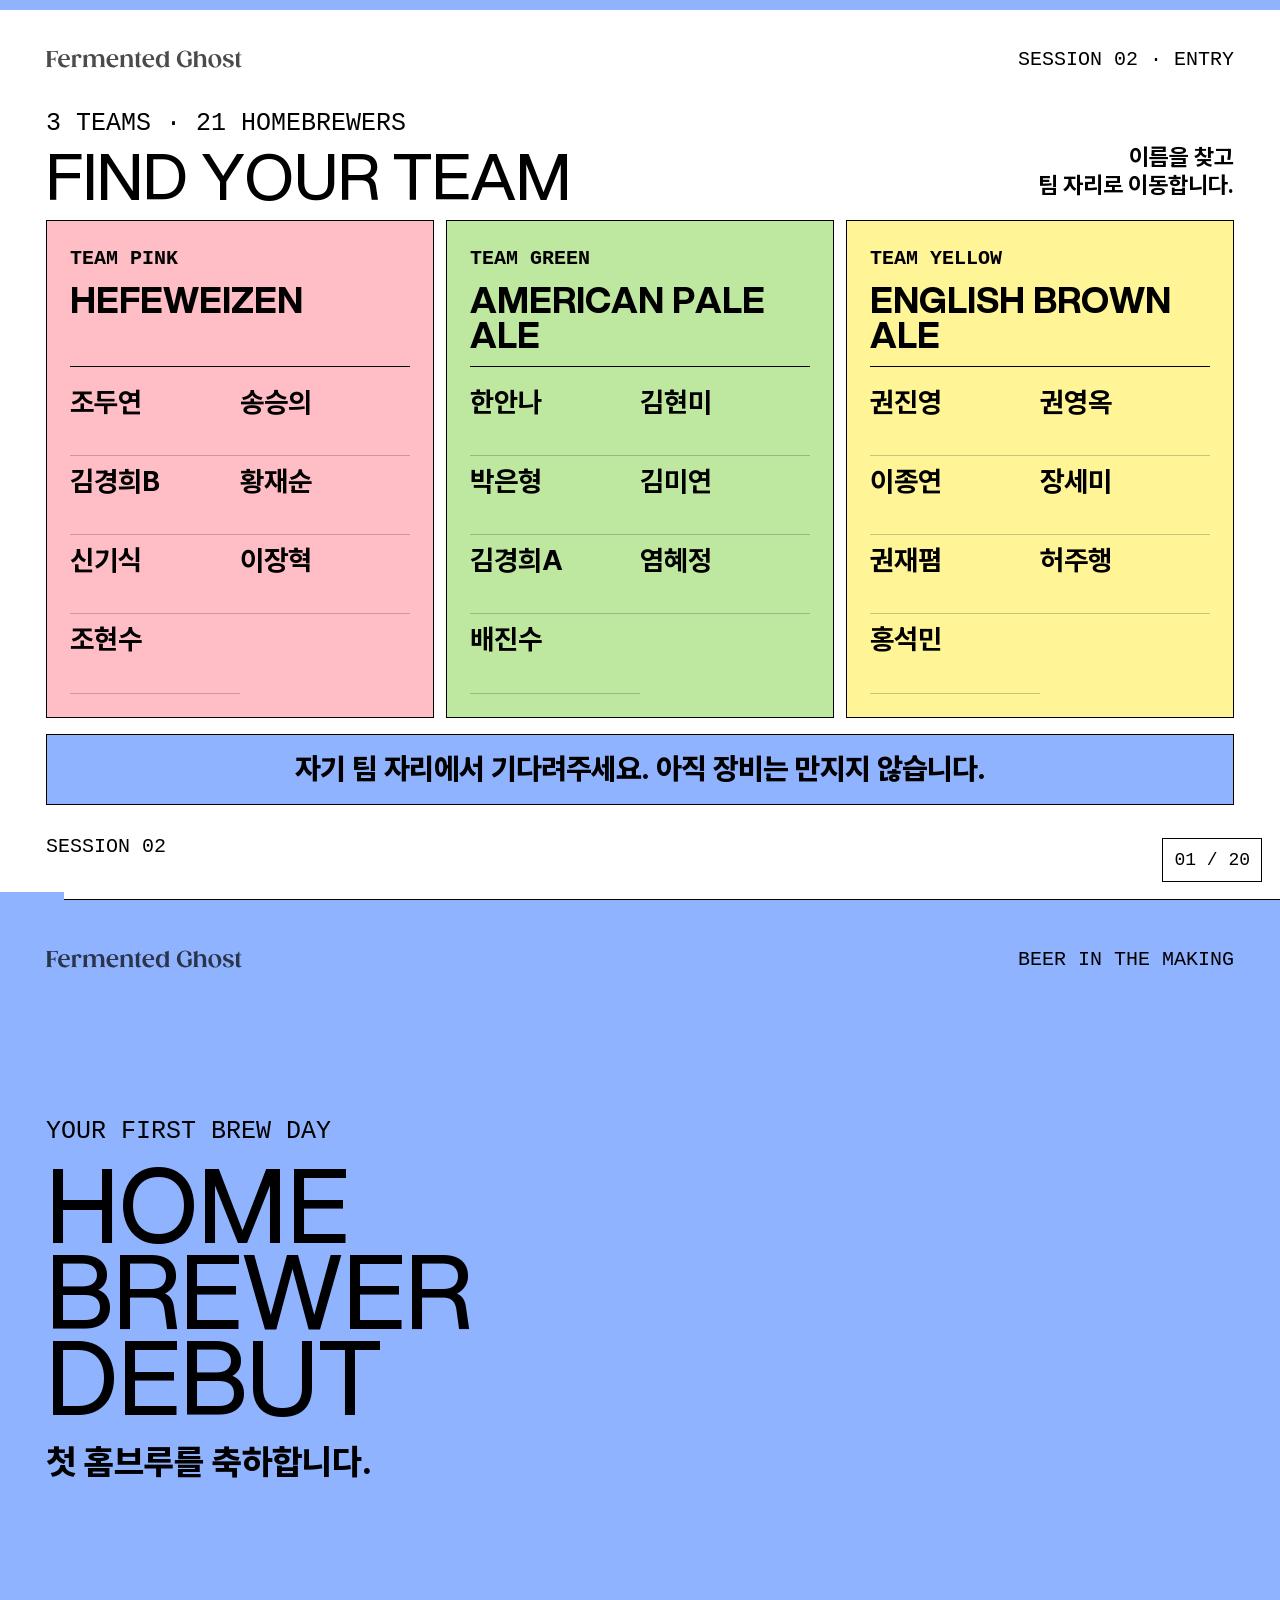
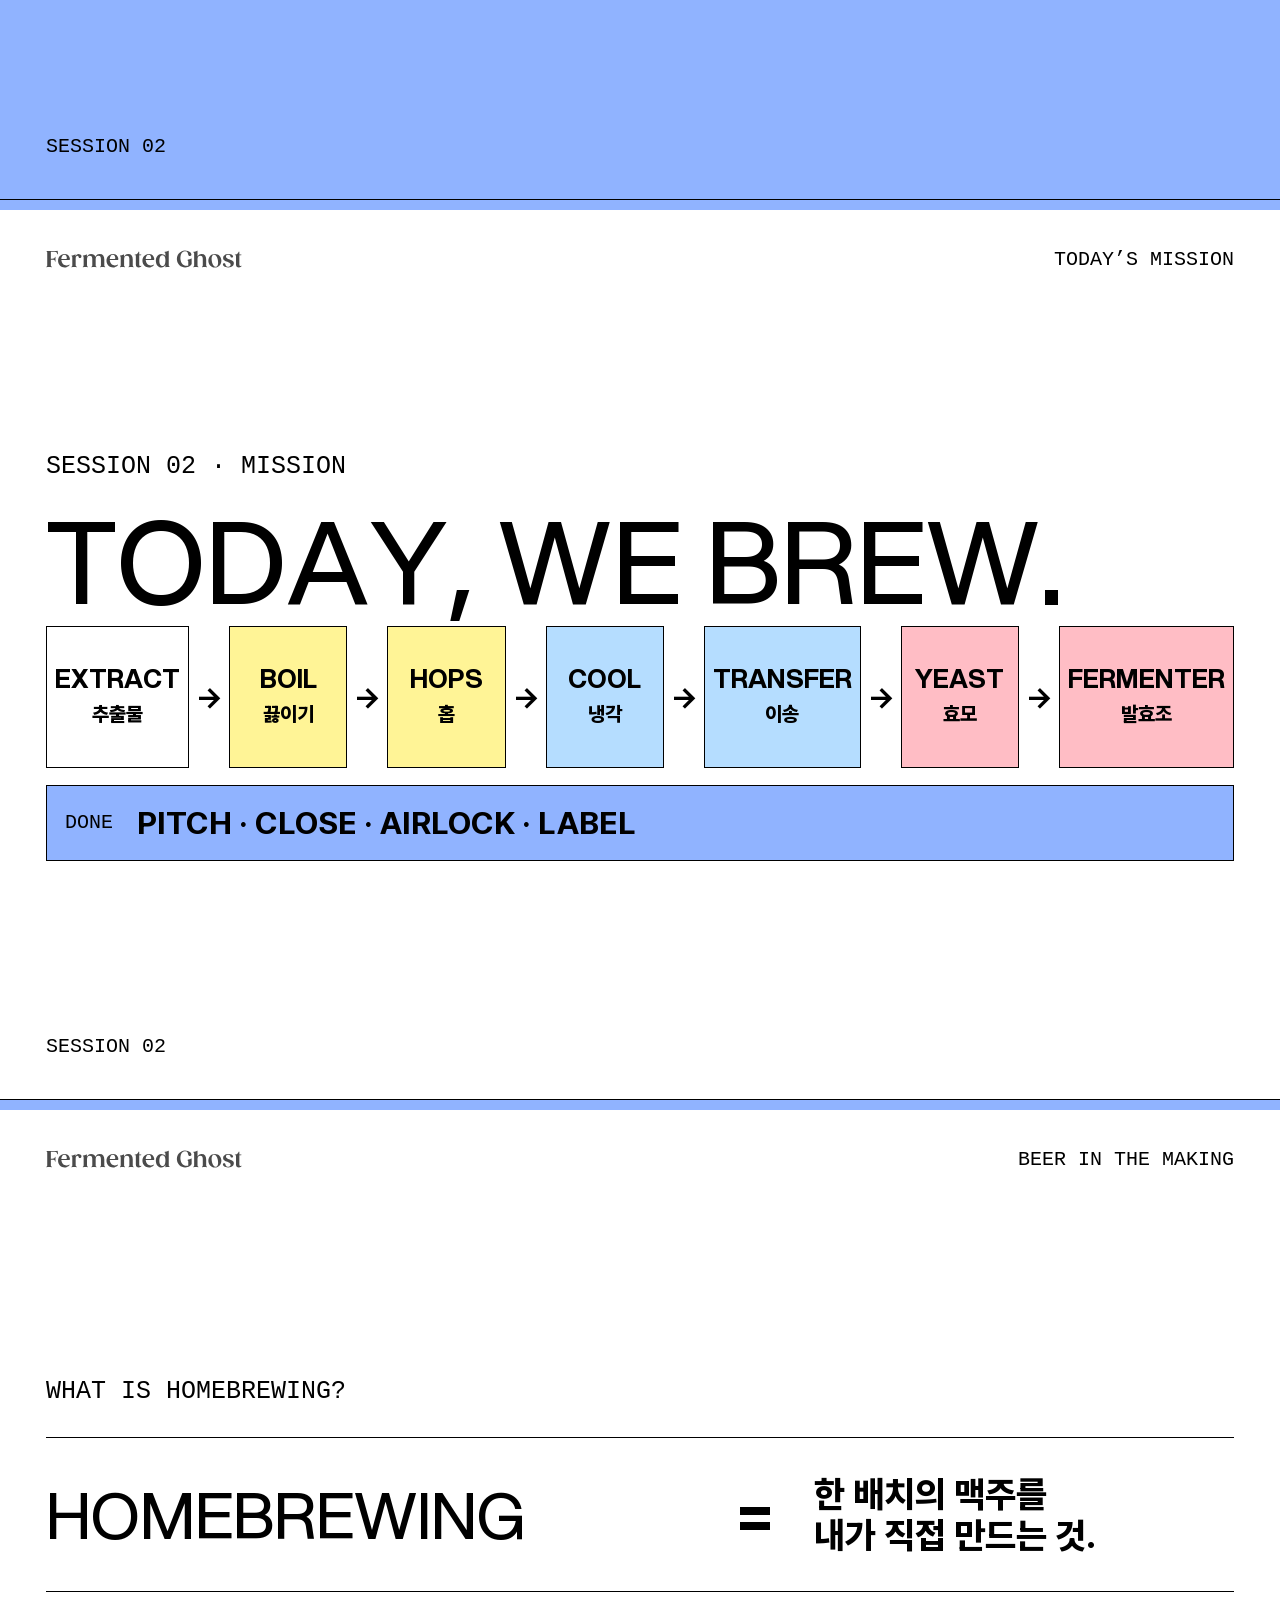
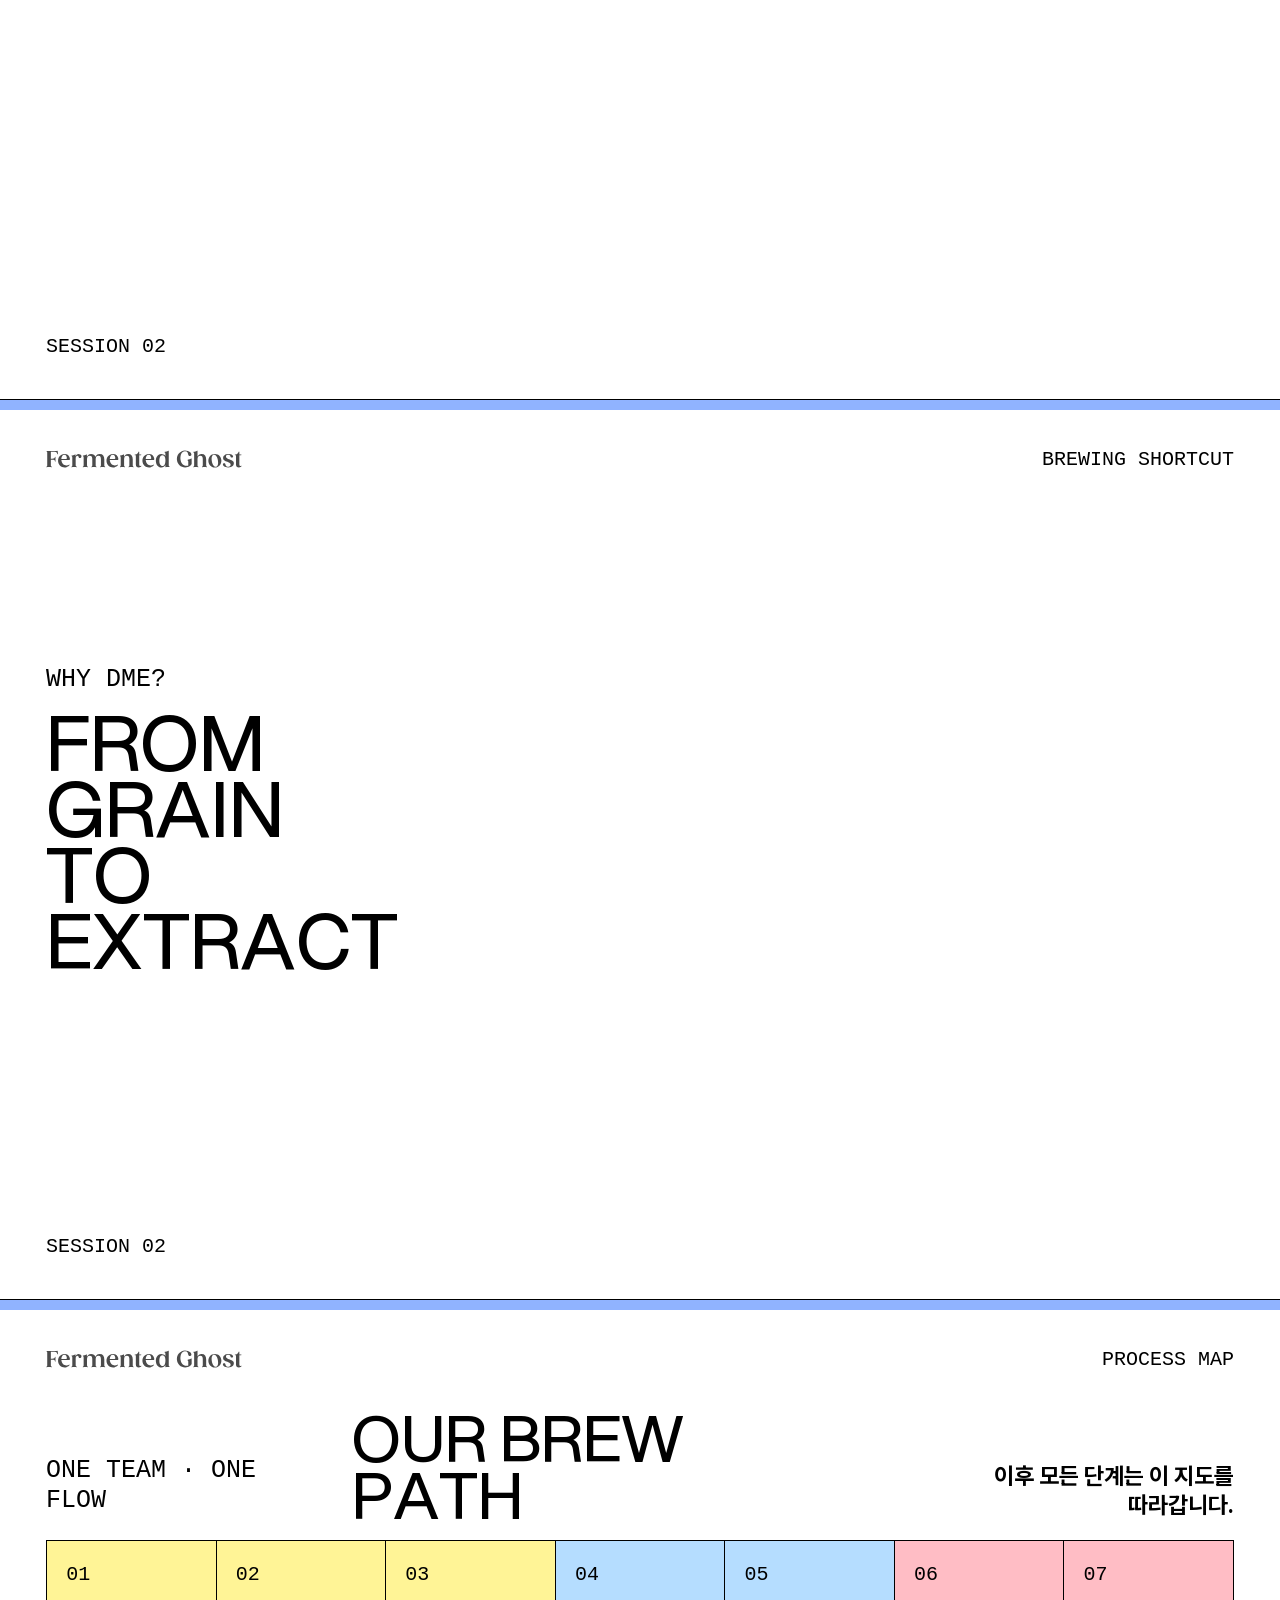
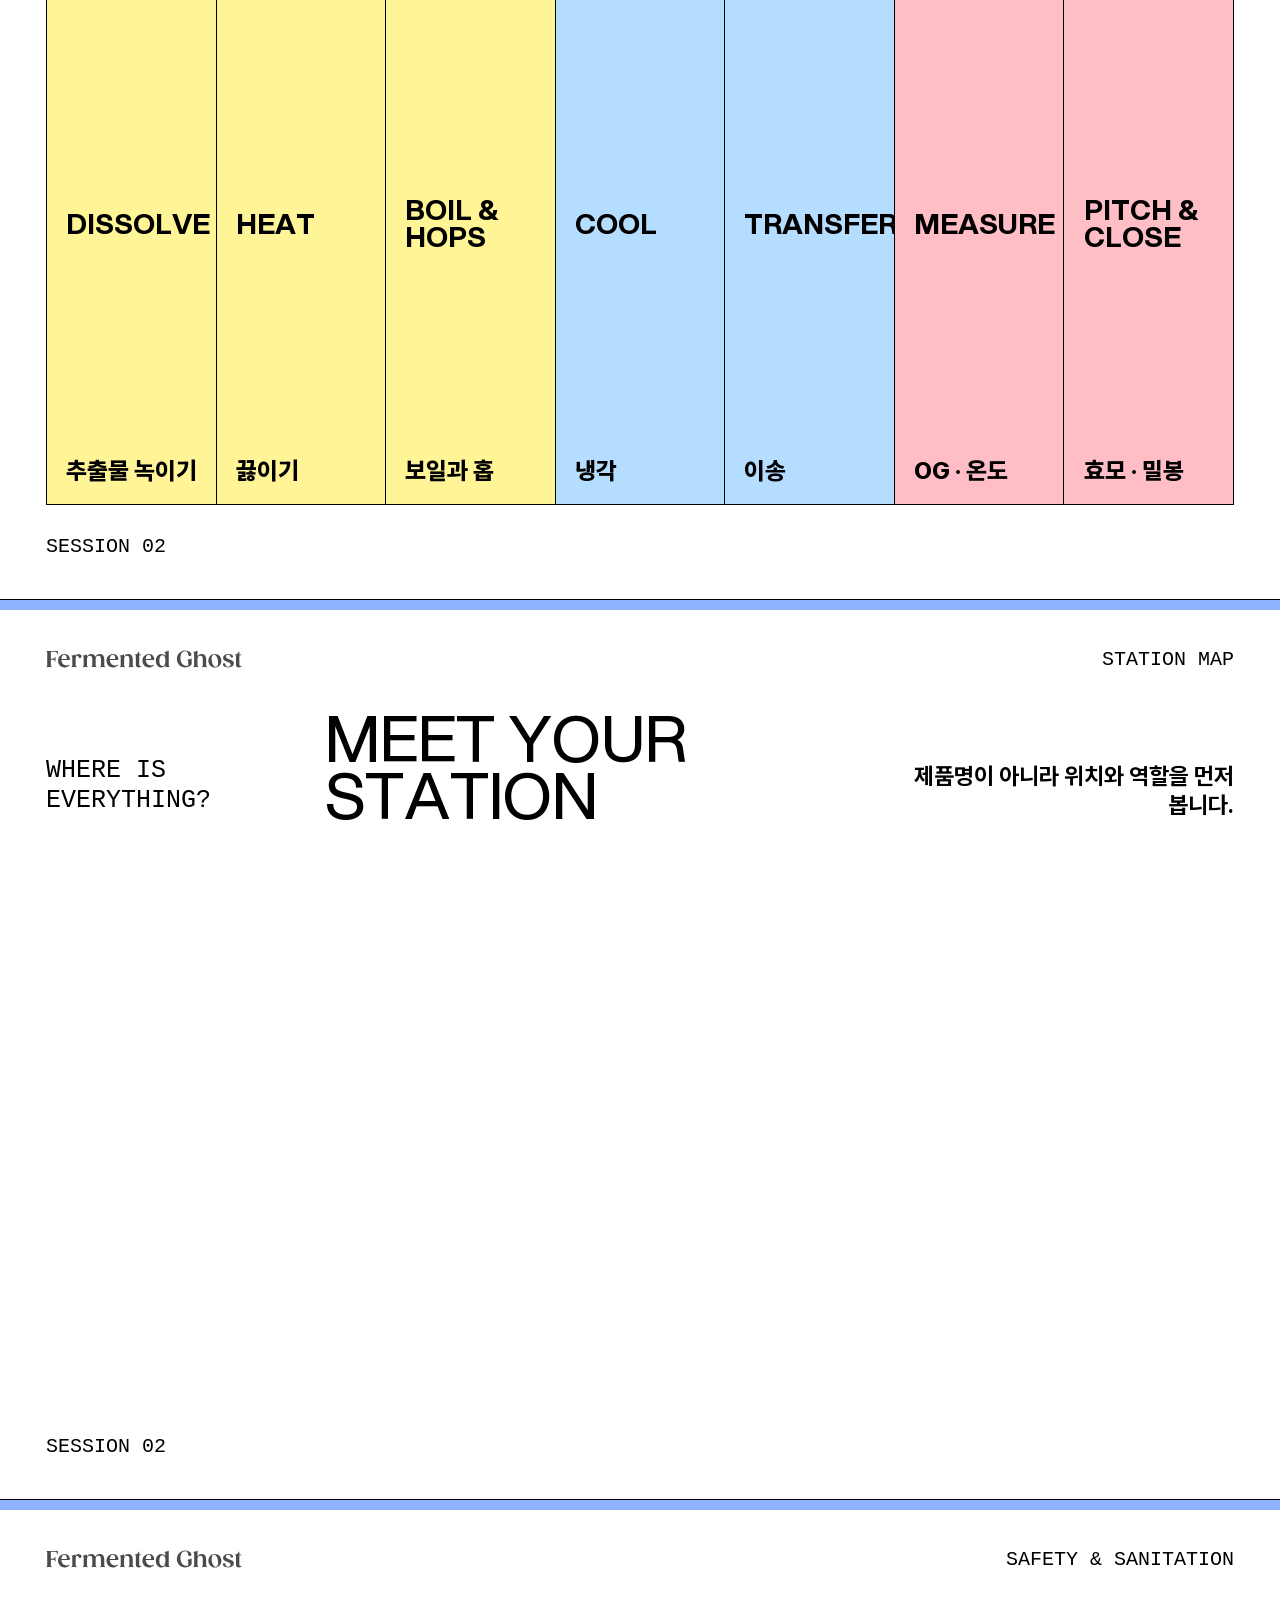
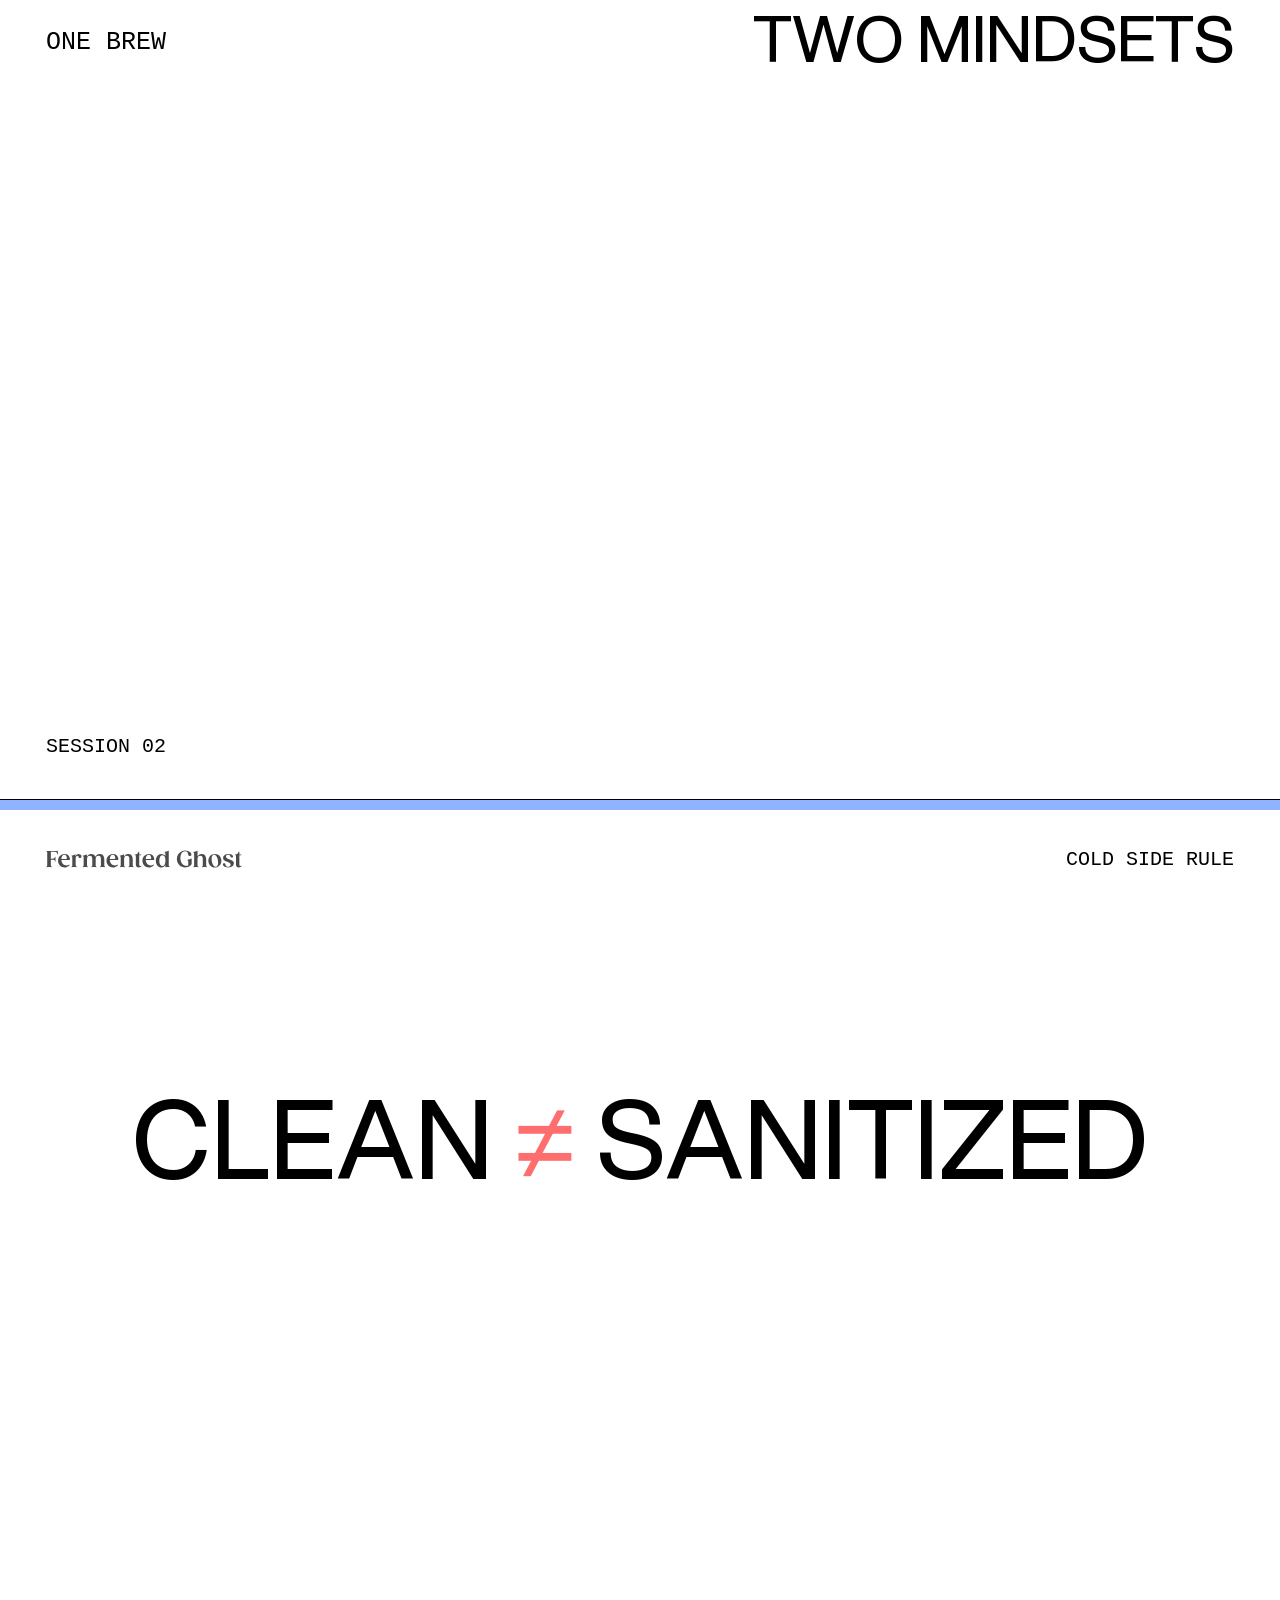
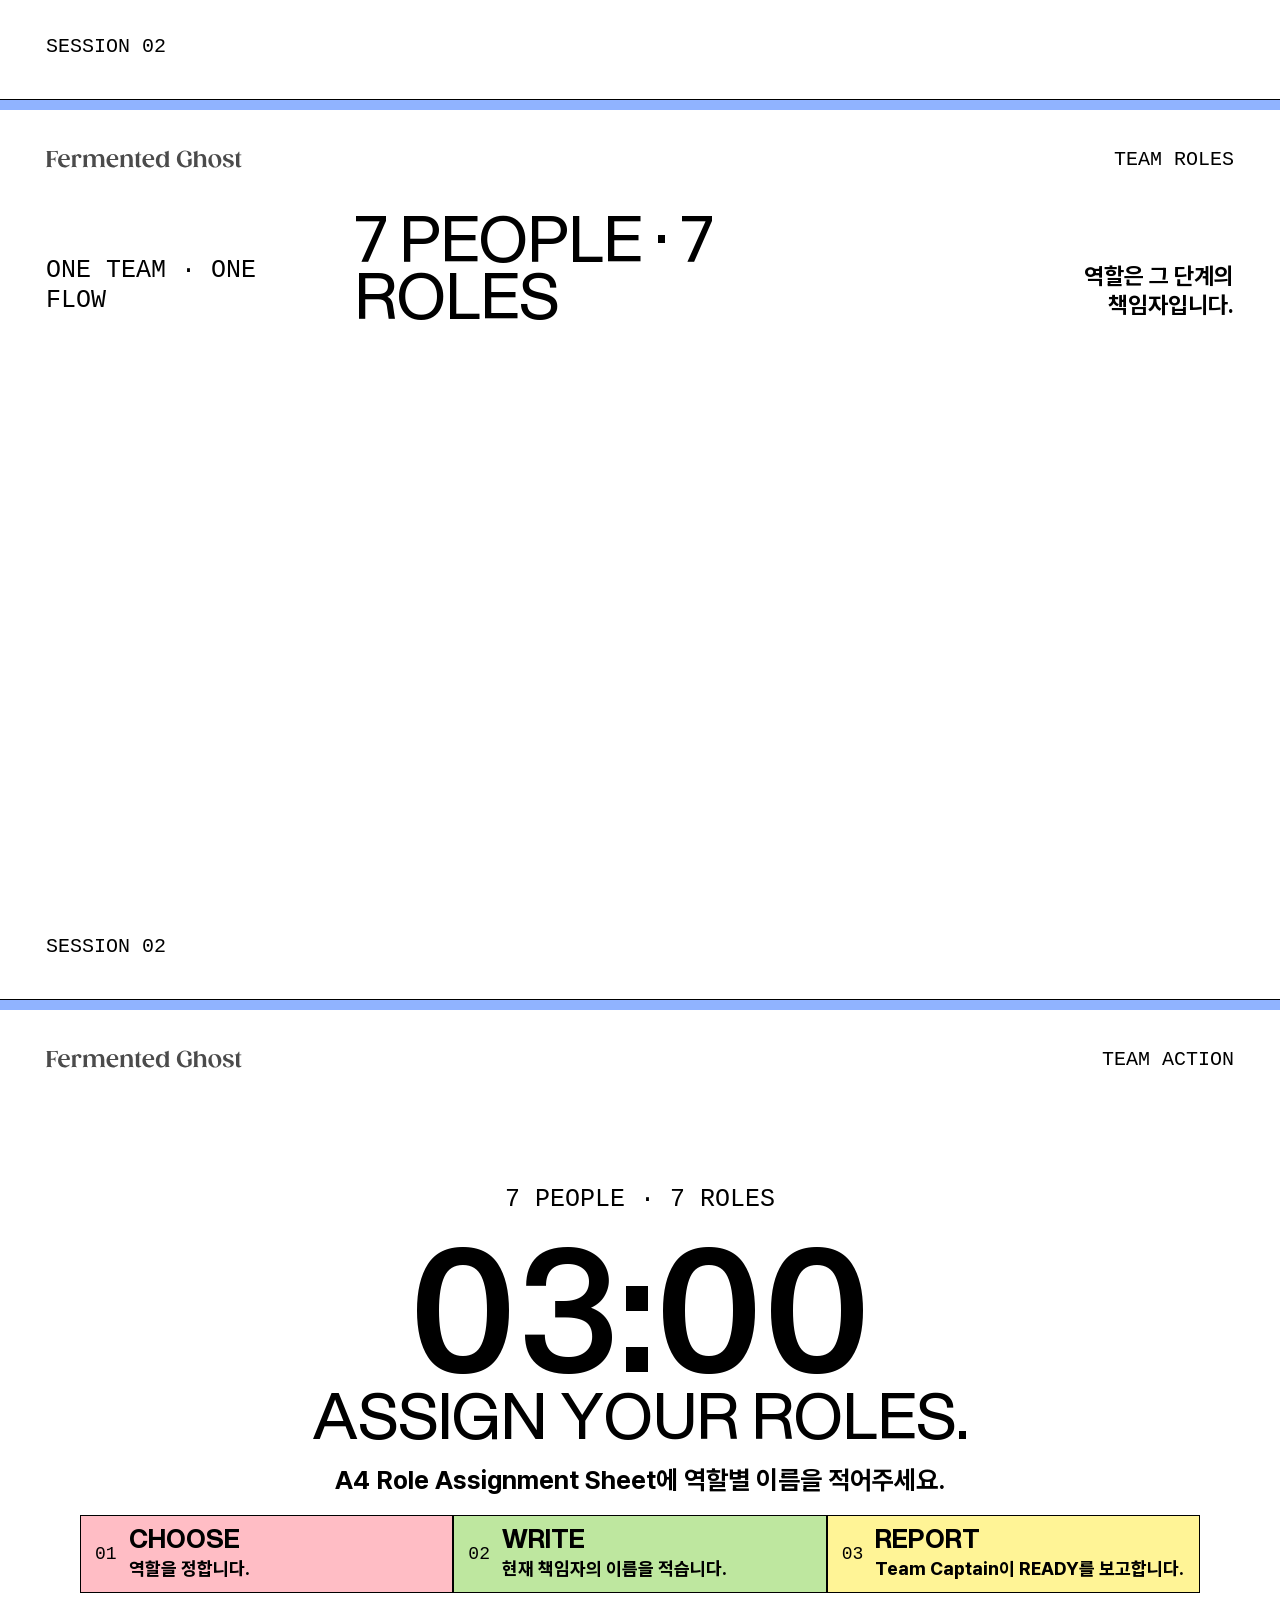
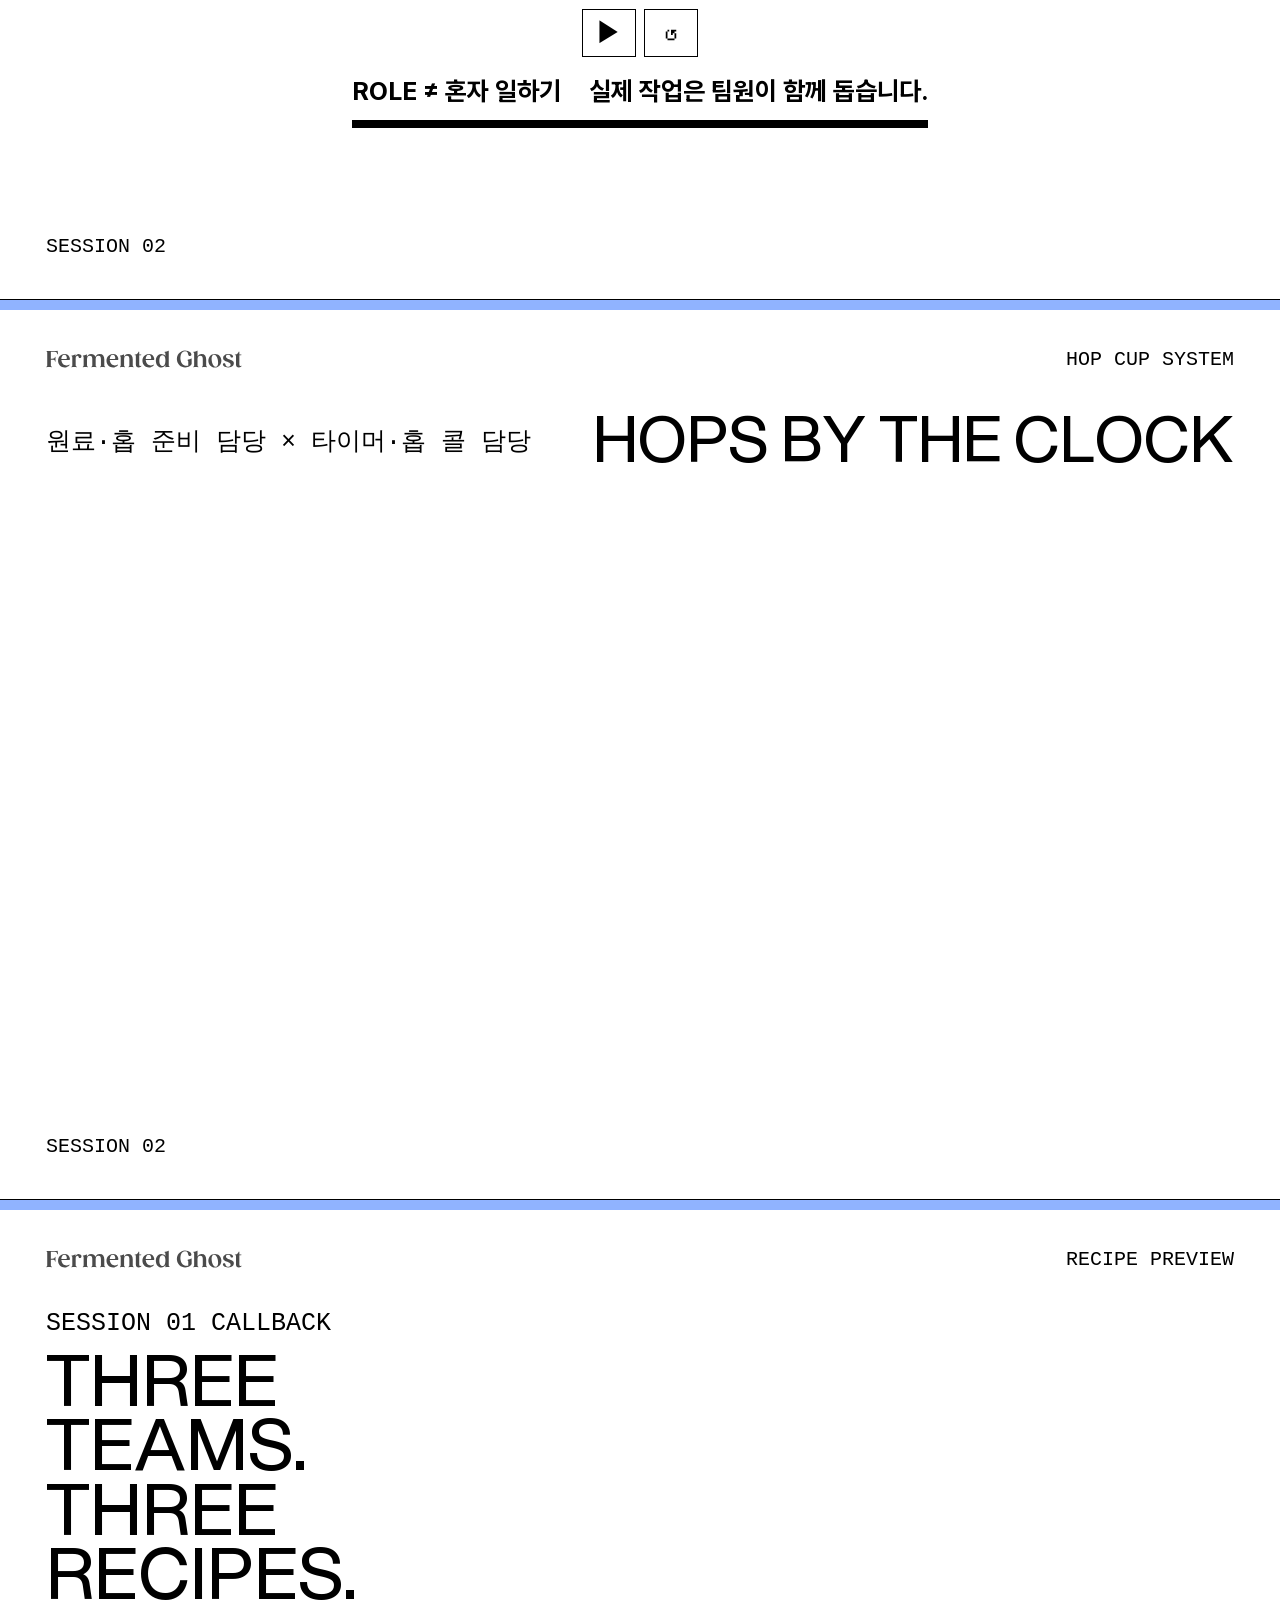
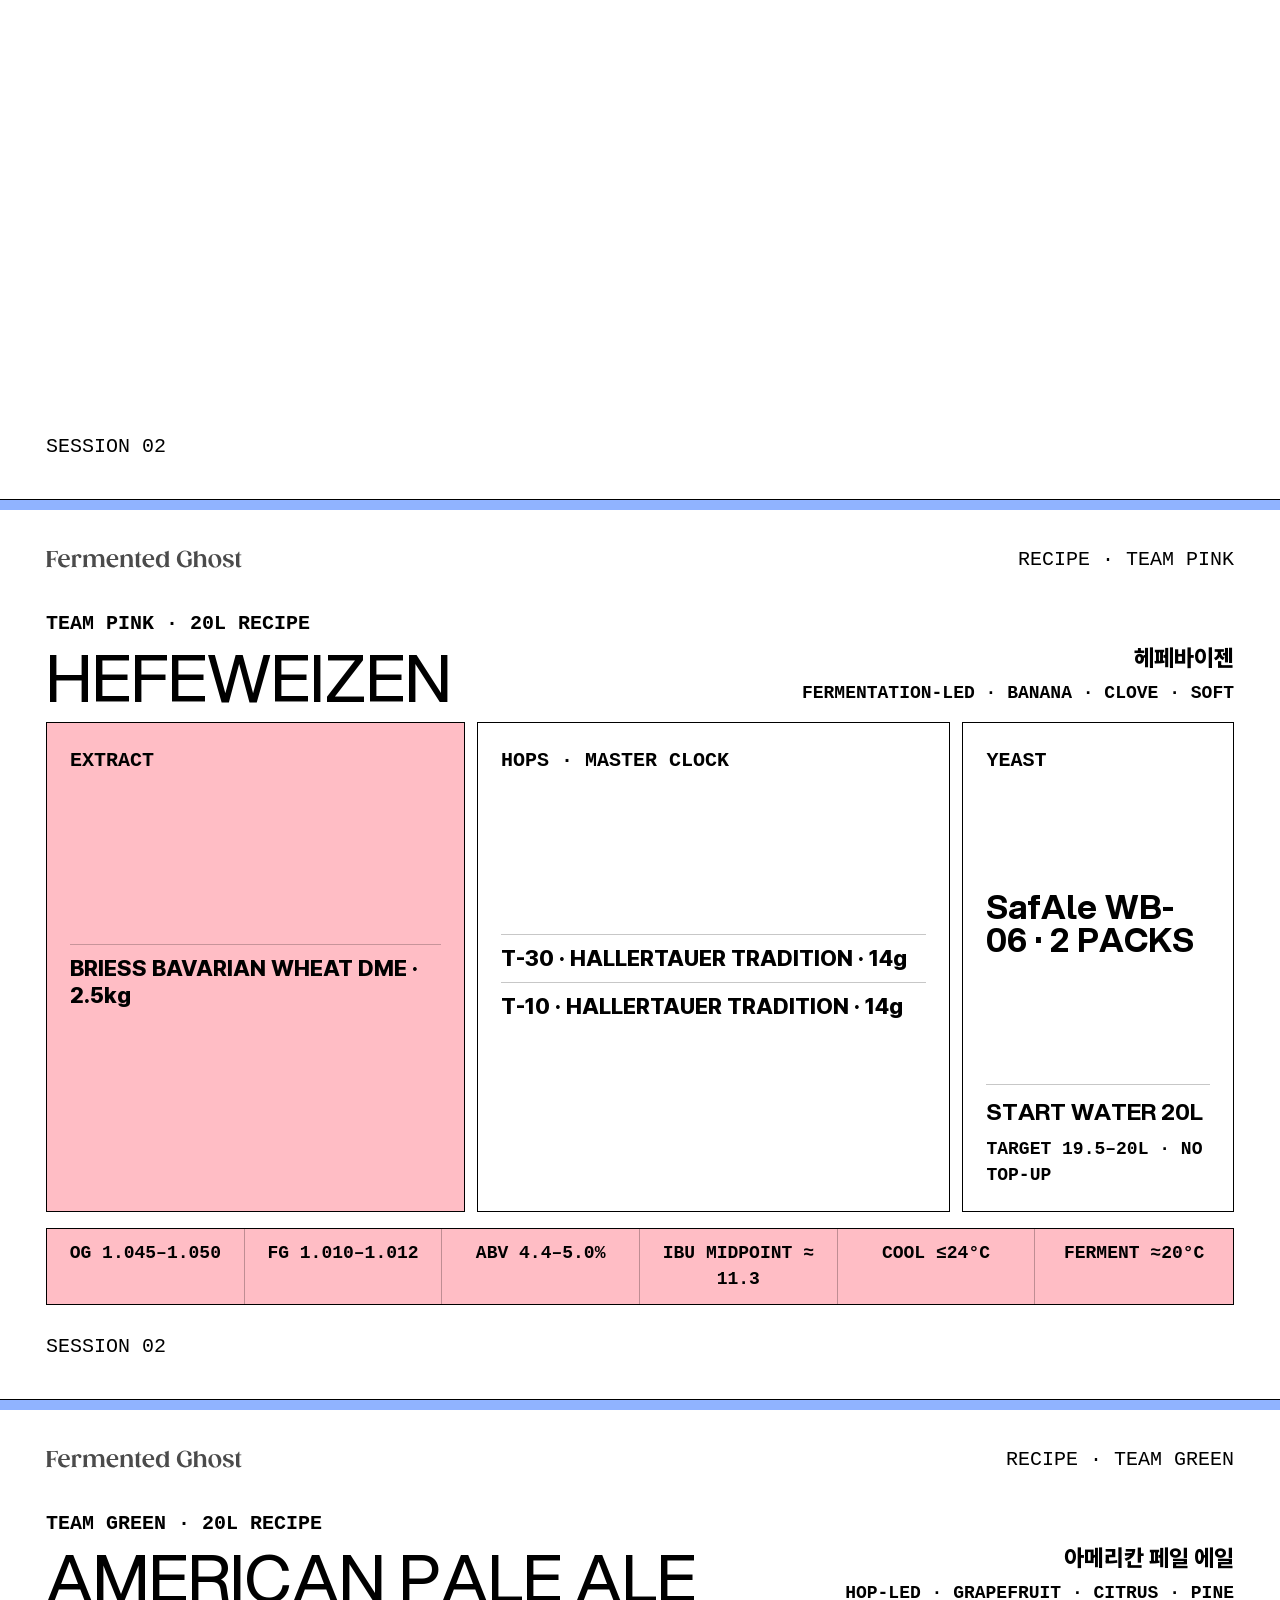
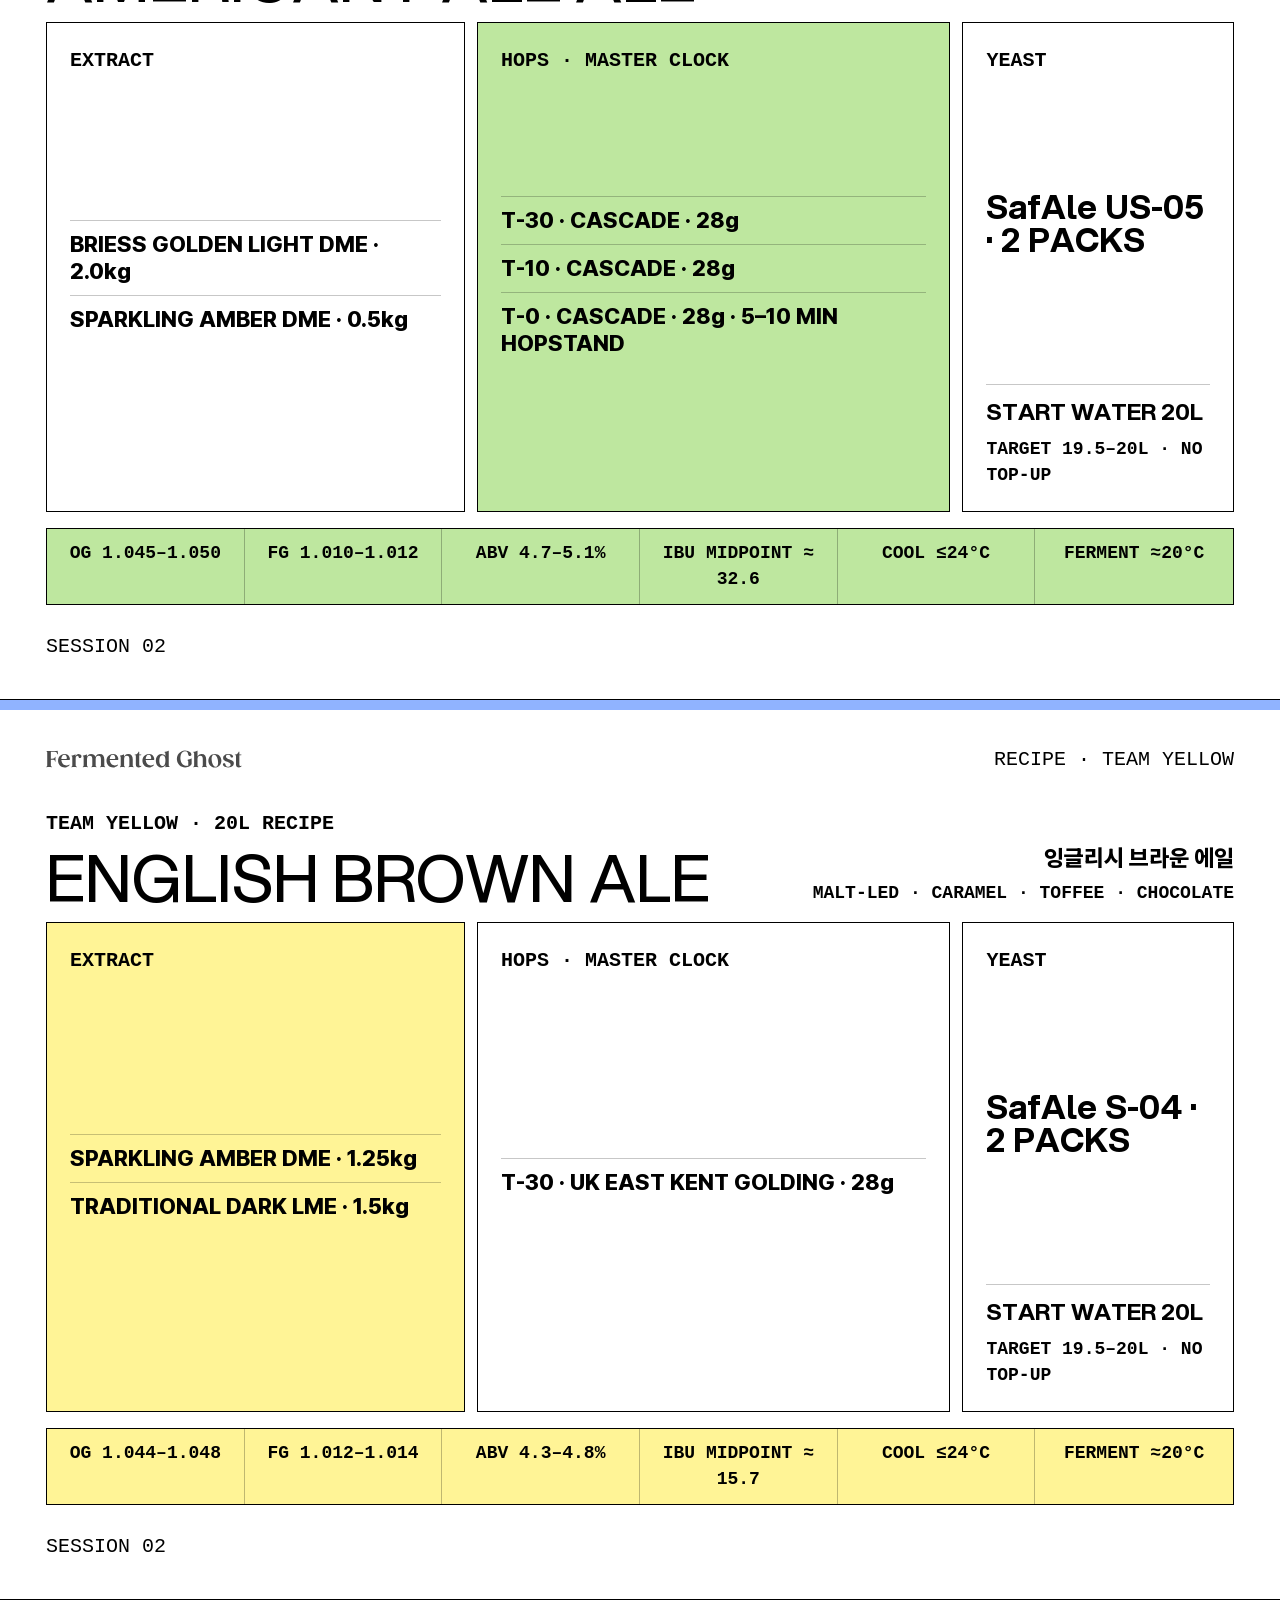
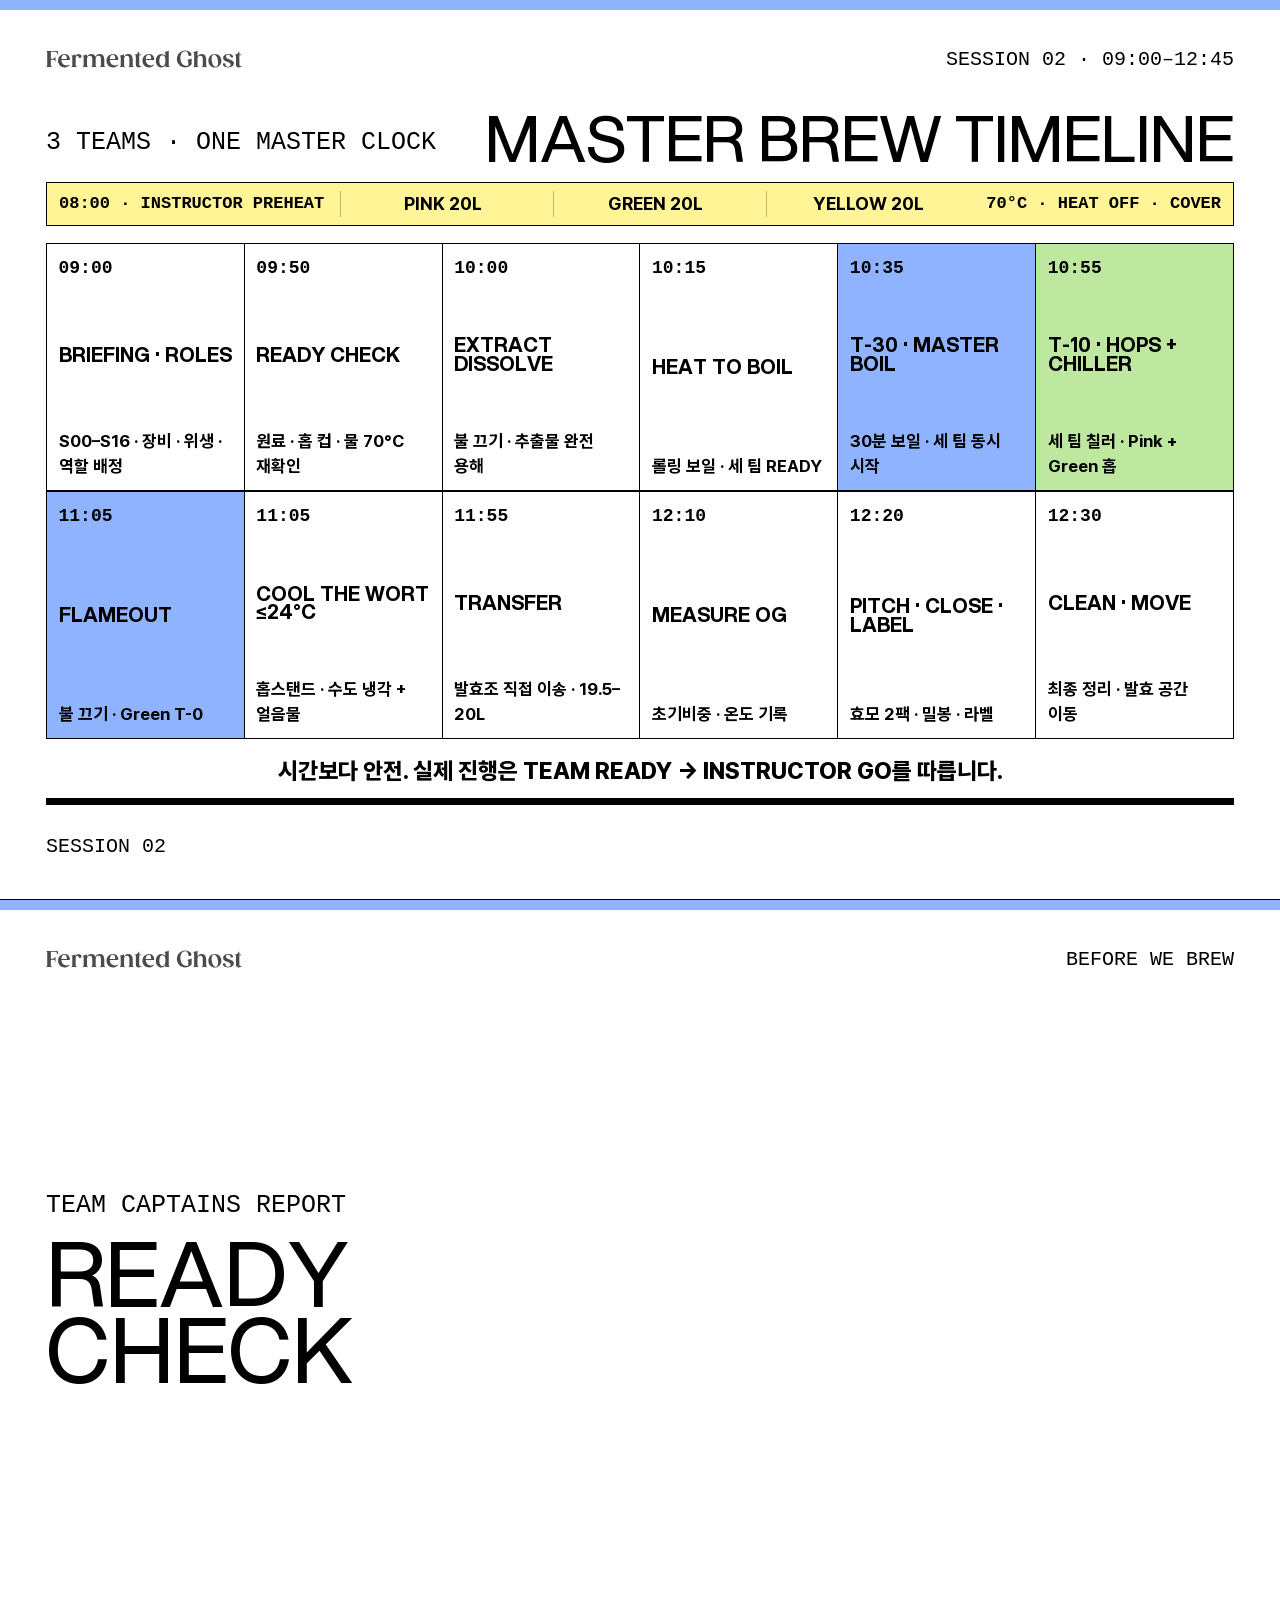
==== polytech-02/index.html @ 886aab35 "Publish Polytech Session 02 slides" ====
<!doctype html>
<html lang="ko">
  <head>
    <meta charset="utf-8">
    <meta name="viewport" content="width=device-width, initial-scale=1">
    <title>Session 02 Beer in the Making</title>
    <link rel="icon" href="data:,">
    <link rel="stylesheet" href="../polytech-assets/slides.css?v=20260823-47">
    <link rel="stylesheet" href="./session-02.css?v=20260829-16">
  </head>
  <body style="--slide-accent: var(--culture-bacteria-blue); --slide-soft: var(--culture-pale-lab-blue);">
    <main class="deck-shell session-02-deck">
      <section class="slide s2-team-roster-slide" id="S00">
        <header class="slide-header"><span class="slide-brand">Fermented Ghost</span><span>Session 02 · Entry</span></header>
        <div class="slide-body s2-team-roster-layout">
          <div class="s2-heading-row"><div><p class="eyebrow">3 TEAMS · 21 HOMEBREWERS</p><h1 class="type-display">FIND YOUR TEAM</h1></div><p>이름을 찾고<br>팀 자리로 이동합니다.</p></div>
          <div class="s2-team-roster" data-team-roster></div>
          <p class="s2-holding-instruction">자기 팀 자리에서 기다려주세요. 아직 장비는 만지지 않습니다.</p>
        </div>
        <footer class="slide-footer"><span>Session 02</span></footer>
      </section>

      <section class="slide s2-debut-slide" id="S01" data-sequence-reveal data-reveal-count="3">
        <header class="slide-header"><span class="slide-brand">Fermented Ghost</span><span>Beer in the Making</span></header>
        <div class="slide-body s2-debut-layout">
          <div class="story-reveal" data-reveal-step="0"><p class="eyebrow">YOUR FIRST BREW DAY</p><h1 class="type-display">HOME BREWER<br>DEBUT</h1><p class="s2-debut-korean">첫 홈브루를 축하합니다.</p></div>
          <div class="s2-debut-count story-reveal" data-reveal-step="1"><strong>3</strong><span>TEAMS</span><strong>21</strong><span>HOMEBREWERS</span><strong>3</strong><span>BATCHES</span></div>
          <p class="s2-debut-body story-reveal" data-reveal-step="2">오늘 처음으로 한 배치의 맥주를 직접 만들고,<br>발효를 시작합니다.</p>
          <p class="s2-debut-memory story-reveal" data-reveal-step="3">즐겁게. 집중해서. 안전하게. 끝까지.</p>
        </div>
        <footer class="slide-footer"><span>Session 02</span></footer>
      </section>

      <section class="slide s2-mission-slide" id="S02">
        <header class="slide-header"><span class="slide-brand">Fermented Ghost</span><span>Today’s Mission</span></header>
        <div class="slide-body s2-mission-layout">
          <p class="eyebrow">SESSION 02 · MISSION</p>
          <h1 class="type-display">TODAY, WE BREW.</h1>
          <div class="s2-mission-path" aria-label="오늘의 양조 과정"><span><strong>EXTRACT</strong><small>추출물</small></span><b>→</b><span><strong>BOIL</strong><small>끓이기</small></span><b>→</b><span><strong>HOPS</strong><small>홉</small></span><b>→</b><span><strong>COOL</strong><small>냉각</small></span><b>→</b><span><strong>TRANSFER</strong><small>이송</small></span><b>→</b><span><strong>YEAST</strong><small>효모</small></span><b>→</b><span><strong>FERMENTER</strong><small>발효조</small></span></div>
          <p class="s2-done-line"><span>DONE</span><strong>PITCH · CLOSE · AIRLOCK · LABEL</strong></p>
        </div>
        <footer class="slide-footer"><span>Session 02</span></footer>
      </section>

      <section class="slide s2-homebrewing-slide" id="S03" data-sequence-reveal data-reveal-count="1">
        <header class="slide-header"><span class="slide-brand">Fermented Ghost</span><span>Beer in the Making</span></header>
        <div class="slide-body s2-homebrewing-layout">
          <p class="eyebrow">WHAT IS HOMEBREWING?</p>
          <div class="s2-homebrewing-definition"><h1 class="type-display">HOMEBREWING</h1><strong>=</strong><p>한 배치의 맥주를<br>내가 직접 만드는 것.</p></div>
          <div class="s2-milestone story-reveal" data-reveal-step="1"><span>TODAY’S MILESTONE</span><strong>FERMENTATION START</strong><p>오늘의 목표는 완성된 맥주가 아니라 발효의 시작입니다.</p></div>
        </div>
        <footer class="slide-footer"><span>Session 02</span></footer>
      </section>

      <section class="slide s2-dme-slide" id="S04" data-sequence-reveal data-reveal-count="3">
        <header class="slide-header"><span class="slide-brand">Fermented Ghost</span><span>Brewing Shortcut</span></header>
        <div class="slide-body s2-dme-layout">
          <div><p class="eyebrow">WHY DME?</p><h1 class="type-display">FROM GRAIN<br>TO EXTRACT</h1></div>
          <div class="s2-dme-process story-reveal" data-reveal-step="1">
            <div><strong>GRAIN</strong><span>곡물</span></div><b>→</b><div><strong>MASH</strong><span>당화</span></div><b>→</b><div><strong>WORT</strong><span>맥즙</span></div><b>→</b><div><strong>CONCENTRATE<br>&amp; DRY</strong><span>농축 · 건조</span></div><b>→</b><div class="is-accent"><strong>DME</strong><span>건조 맥아추출물</span></div>
          </div>
          <div class="s2-dme-today story-reveal" data-reveal-step="2"><span>TODAY</span><strong>DME + WATER → WORT</strong></div>
          <p class="s2-key-line story-reveal" data-reveal-step="3">우리는 앞단을 줄이고, 보일 · 홉 · 냉각 · 발효 시작에 집중합니다.</p>
        </div>
        <footer class="slide-footer"><span>Session 02</span></footer>
      </section>

      <section class="slide s2-brew-path-slide" id="S05">
        <header class="slide-header"><span class="slide-brand">Fermented Ghost</span><span>Process Map</span></header>
        <div class="slide-body s2-brew-path-layout">
          <div class="s2-title-inline"><p class="eyebrow">ONE TEAM · ONE FLOW</p><h1 class="type-display">OUR BREW PATH</h1><span>이후 모든 단계는 이 지도를 따라갑니다.</span></div>
          <ol class="s2-brew-path">
            <li><span>01</span><strong>DISSOLVE</strong><p>추출물 녹이기</p></li><li><span>02</span><strong>HEAT</strong><p>끓이기</p></li><li><span>03</span><strong>BOIL &amp; HOPS</strong><p>보일과 홉</p></li><li><span>04</span><strong>COOL</strong><p>냉각</p></li><li><span>05</span><strong>TRANSFER</strong><p>이송</p></li><li><span>06</span><strong>MEASURE</strong><p>OG · 온도</p></li><li><span>07</span><strong>PITCH &amp; CLOSE</strong><p>효모 · 밀봉</p></li>
          </ol>
        </div>
        <footer class="slide-footer"><span>Session 02</span></footer>
      </section>

      <section class="slide s2-station-slide" id="S06" data-sequence-reveal data-reveal-count="8">
        <header class="slide-header"><span class="slide-brand">Fermented Ghost</span><span>Station Map</span></header>
        <div class="slide-body s2-station-layout">
          <div class="s2-title-inline"><p class="eyebrow">WHERE IS EVERYTHING?</p><h1 class="type-display">MEET YOUR STATION</h1><span>제품명이 아니라 위치와 역할을 먼저 봅니다.</span></div>
          <div class="s2-zone-grid">
            <article class="s2-zone s2-zone-hot story-reveal" data-reveal-step="1"><span>01</span><strong>HOT SIDE</strong><em>가열 구역</em><p>KETTLE · HEAT · PADDLE · WORT CHILLER</p><small>냄비 · 열원 · 주걱 · 침지식 구리 칠러</small></article>
            <article class="s2-zone story-reveal" data-reveal-step="3"><span>02</span><strong>MEASURE</strong><em>측정 구역</em><p>SCALE · THERMOMETER · HYDROMETER</p><small>저울 · 온도계 · 비중계</small></article>
            <article class="s2-zone s2-zone-cold story-reveal" data-reveal-step="5"><span>03</span><strong>COLD SIDE</strong><em>냉각 이후</em><p>FERMENTER · LID · AIRLOCK · TRANSFER</p><small>발효조 · 뚜껑 · 에어락 · 직접 이송</small></article>
            <article class="s2-zone s2-zone-clean story-reveal" data-reveal-step="7"><span>04</span><strong>SANITATION</strong><em>위생 구역</em><p>SANITIZER · SPRAY · CLEAN ZONE</p><small>살균액 · 스프레이 · 청결 구역</small></article>
          </div>
          <aside class="s2-chiller-focus">
            <figure><img src="./assets/wort-chiller-setup.png?v=20260829-02" alt="업소용 스테인리스 싱크 안의 케틀과 침지식 구리 칠러, 케틀 바깥을 감싼 얼음물"><figcaption>COLD WATER IN → WARM WATER OUT</figcaption></figure>
            <div class="s2-chiller-copy">
              <p class="eyebrow">HOT SIDE · COOLING PREP</p>
              <h2 class="type-display">WORT CHILLER</h2>
              <strong>침지식 구리 칠러</strong>
              <p>찬 수돗물이 코일을 지나며<br>뜨거운 맥즙의 열을 빼앗습니다.</p>
              <div><span>01 · 시작 전 호스 연결 · 누수 · IN/OUT 확인</span><span>02 · 보일 종료 10분 전 코일 투입 · 함께 살균</span><span>03 · 불을 끈 뒤 싱크대로 이동 · 수도 냉각 + 바깥 얼음물</span></div>
              <em>목표 ≤24°C · 효모를 넣기 전에</em>
            </div>
          </aside>
          <aside class="s2-hydrometer-focus">
            <div class="s2-hydrometer-images">
              <figure><img src="./assets/hydrometer.webp" alt="샘플 실린더에 비중계를 띄우는 모습"><figcaption>FLOAT</figcaption></figure>
              <figure><img src="./assets/hydrometer-reading.webp" alt="액체 표면에서 비중계 눈금을 읽는 방법"><figcaption>READ AT EYE LEVEL</figcaption></figure>
            </div>
            <div class="s2-hydrometer-copy">
              <p class="eyebrow">MEASURE · ORIGINAL GRAVITY</p>
              <h2 class="type-display">HYDROMETER</h2>
              <strong>비중계</strong>
              <p>맥즙에 띄워 밀도를 읽습니다.</p>
              <div><span>01 · 샘플 실린더에 띄우기</span><span>02 · 액체 표면과 눈높이 맞추기</span><span>03 · 눈금 기록하기</span></div>
              <em>TODAY’S RECORD · OG</em>
            </div>
          </aside>
          <aside class="s2-cold-focus">
            <div class="s2-cold-images">
              <figure><img src="./assets/cold-side-transfer.png?v=20260829-02" alt="깊은 20리터 케틀에서 식힌 맥즙을 흰색 식품용 발효조로 직접 옮기는 모습"><figcaption>TRANSFER · 이송</figcaption></figure>
              <figure><img src="./assets/fermenter-airlock.png?v=20260829-01" alt="흰색 식품용 발효조 뚜껑에 장착되어 기포가 올라오는 에어락"><figcaption>AIRLOCK · 에어락</figcaption></figure>
            </div>
            <div class="s2-cold-copy">
              <p class="eyebrow">COLD SIDE · SANITIZED FROM HERE</p>
              <h2 class="type-display">TRANSFER<br>→ AIRLOCK</h2>
              <strong>식힌 맥즙을 발효조로 옮기고 바로 밀봉합니다.</strong>
              <div><span>01 · 발효조 · 뚜껑 · 에어락 모두 살균</span><span>02 · 케틀에서 직접 이송 → 효모 투입 → 뚜껑 밀봉</span><span>03 · 에어락은 CO₂는 내보내고 외부 공기·오염 유입은 줄입니다.</span></div>
              <em>냉각 이후, 맥즙에 닿는 모든 것은 살균</em>
            </div>
          </aside>
          <aside class="s2-chemsan-focus">
            <figure class="s2-chemsan-station">
              <img src="./assets/chemsan-bucket-station.png?v=20260829-01" alt="흰색 발효조 버킷에 ChemSan 희석액을 준비하고 뚜껑, 에어락, 마개와 효모 투입 도구를 함께 살균하는 모습">
              <figcaption class="s2-chemsan-formula">
                <p class="eyebrow">ONE BUCKET · ONE STATION</p>
                <h2 class="type-display">CHEMSAN</h2>
                <div><strong>10 mL</strong><b>+</b><strong>물 5 L</strong></div>
                <em>0.2% · 1:500</em>
              </figcaption>
            </figure>
            <div class="s2-chemsan-guide">
              <p class="eyebrow">CLEAN FIRST · THEN SANITIZE</p>
              <h2>발효조가 곧 소독 스테이션입니다.</h2>
              <ol><li><span>01</span><strong>먼저 세척</strong><p>오염을 제거하고 세척제는 물로 헹굽니다.</p></li><li><span>02</span><strong>버킷에 모두 담기</strong><p>뚜껑 · 에어락 · 마개 · 효모 투입 도구를 용액에 넣습니다.</p></li><li><span>03</span><strong>2분 접촉 · 배출</strong><p>버킷 안쪽까지 충분히 적신 뒤 용액을 빼고 자연건조합니다.</p></li></ol>
              <div class="s2-chemsan-no-rinse"><strong>NO RINSE</strong><span>0.2% 권장 농도에서는 다시 물로 헹구지 않습니다.</span></div>
              <small>염소계 세척제와 혼합 금지</small>
            </div>
          </aside>
        </div>
        <footer class="slide-footer"><span>Session 02</span></footer>
      </section>

      <section class="slide s2-two-mindsets-slide" id="S07" data-sequence-reveal data-reveal-count="3">
        <header class="slide-header"><span class="slide-brand">Fermented Ghost</span><span>Safety &amp; Sanitation</span></header>
        <div class="slide-body s2-two-mindsets-layout">
          <div class="s2-title-inline"><p class="eyebrow">ONE BREW</p><h1 class="type-display">TWO MINDSETS</h1></div>
          <div class="s2-mindset-columns">
            <article class="s2-hot-mindset story-reveal" data-reveal-step="1"><span>HOT SIDE</span><h2>COOKING</h2><p>HEAT · BOIL · HOPS · STIR · BURN RISK</p><strong>시간 + 열 + 안전</strong></article>
            <article class="s2-cold-mindset story-reveal" data-reveal-step="2"><span>COLD SIDE</span><h2>SANITATION</h2><p>COOL · FERMENTER · TRANSFER · LID · AIRLOCK · YEAST</p><strong>닿는 모든 것 + 오염 방지</strong></article>
          </div>
          <p class="s2-memory-line story-reveal" data-reveal-step="3">뜨거울 때는 시간과 안전! 식은 뒤에는 위생과 오염!</p>
        </div>
        <footer class="slide-footer"><span>Session 02</span></footer>
      </section>

      <section class="slide s2-clean-slide" id="S08" data-sequence-reveal data-reveal-count="2">
        <header class="slide-header"><span class="slide-brand">Fermented Ghost</span><span>Cold Side Rule</span></header>
        <div class="slide-body s2-clean-layout">
          <h1 class="type-display">CLEAN <span>≠</span> SANITIZED</h1>
          <div class="s2-clean-compare">
            <article class="story-reveal" data-reveal-step="1"><strong>CLEAN</strong><span>세척</span><p>눈에 보이는 오염 제거</p></article>
            <article class="story-reveal" data-reveal-step="1"><strong>SANITIZED</strong><span>살균</span><p>미생물 오염 위험을 충분히 낮춘 상태</p></article>
          </div>
          <div class="s2-sanitizer-rule story-reveal" data-reveal-step="2"><strong>AFTER COOLING</strong><p>EVERYTHING THAT TOUCHES WORT MUST BE SANITIZED.</p><span>팀당 물 5L + ChemSan 10mL</span></div>
        </div>
        <footer class="slide-footer"><span>Session 02</span></footer>
      </section>

      <section class="slide s2-roles-slide" id="S09" data-sequence-reveal data-reveal-count="7">
        <header class="slide-header"><span class="slide-brand">Fermented Ghost</span><span>Team Roles</span></header>
        <div class="slide-body s2-roles-layout">
          <div class="s2-title-inline"><p class="eyebrow">ONE TEAM · ONE FLOW</p><h1 class="type-display">7 PEOPLE · 7 ROLES</h1><span>역할은 그 단계의 책임자입니다.</span></div>
          <div class="s2-role-grid" data-role-cards></div>
        </div>
        <footer class="slide-footer"><span>Session 02</span></footer>
      </section>

      <section class="slide s2-role-timer-slide" id="S10">
        <header class="slide-header"><span class="slide-brand">Fermented Ghost</span><span>Team Action</span></header>
        <div class="slide-body s2-role-timer-layout" data-role-timer>
          <p class="eyebrow">7 PEOPLE · 7 ROLES</p>
          <div class="s2-role-timer" aria-live="polite">03:00</div>
          <h1 class="type-display">ASSIGN YOUR ROLES.</h1>
          <p class="s2-role-timer-instruction">A4 Role Assignment Sheet에 역할별 이름을 적어주세요.</p>
          <div class="s2-role-sheet-actions" aria-label="역할 배정 순서">
            <p><span>01</span><strong>CHOOSE</strong><em>역할을 정합니다.</em></p>
            <p><span>02</span><strong>WRITE</strong><em>현재 책임자의 이름을 적습니다.</em></p>
            <p><span>03</span><strong>REPORT</strong><em>Team Captain이 READY를 보고합니다.</em></p>
          </div>
          <div class="s2-timer-controls" aria-label="역할 배정 타이머"><button type="button" data-timer-action="toggle" title="시작 또는 일시정지" aria-label="타이머 시작 또는 일시정지">▶</button><button type="button" data-timer-action="reset" title="초기화" aria-label="타이머 초기화">↺</button></div>
          <p class="s2-role-memory"><strong>ROLE ≠ 혼자 일하기</strong><span>실제 작업은 팀원이 함께 돕습니다.</span></p>
        </div>
        <footer class="slide-footer"><span>Session 02</span></footer>
      </section>

      <section class="slide s2-hop-cups-slide" id="S11" data-sequence-reveal data-reveal-count="3">
        <header class="slide-header"><span class="slide-brand">Fermented Ghost</span><span>Hop Cup System</span></header>
        <div class="slide-body s2-hop-cups-layout">
          <div class="s2-title-inline"><p class="eyebrow">원료·홉 준비 담당 × 타이머·홉 콜 담당</p><h1 class="type-display">HOPS BY THE CLOCK</h1></div>
          <div class="s2-hop-flow story-reveal" data-reveal-step="1"><span><strong>WEIGH</strong><small>계량</small></span><b>→</b><span><strong>CUP</strong><small>컵에 나누기</small></span><b>→</b><span><strong>LABEL</strong><small>라벨 붙이기</small></span><b>→</b><span><strong>CROSS-CHECK</strong><small>교차 확인</small></span><b>→</b><span><strong>ADD ON TIME</strong><small>정시에 투입</small></span></div>
          <div class="s2-hop-team-grid story-reveal" data-reveal-step="2" data-hop-schedules></div>
          <p class="s2-hop-rule story-reveal" data-reveal-step="3">홉 컵은 보일 시작 전에 모두 준비해야 합니다.</p>
        </div>
        <footer class="slide-footer"><span>Session 02</span></footer>
      </section>

      <section class="slide s2-three-recipes-slide" id="S12" data-sequence-reveal data-reveal-count="3">
        <header class="slide-header"><span class="slide-brand">Fermented Ghost</span><span>Recipe Preview</span></header>
        <div class="slide-body s2-three-recipes-layout">
          <div class="s2-title-inline"><p class="eyebrow">SESSION 01 CALLBACK</p><h1 class="type-display">THREE TEAMS.<br>THREE RECIPES.</h1></div>
          <div class="s2-recipe-preview" data-recipe-preview></div>
        </div>
        <footer class="slide-footer"><span>Session 02</span></footer>
      </section>

      <section class="slide s2-recipe-slide s2-recipe-pink" id="S13">
        <header class="slide-header"><span class="slide-brand">Fermented Ghost</span><span>Recipe · Team Pink</span></header>
        <div class="slide-body s2-recipe-layout" data-recipe-key="pink"></div>
        <footer class="slide-footer"><span>Session 02</span></footer>
      </section>

      <section class="slide s2-recipe-slide s2-recipe-green" id="S14">
        <header class="slide-header"><span class="slide-brand">Fermented Ghost</span><span>Recipe · Team Green</span></header>
        <div class="slide-body s2-recipe-layout" data-recipe-key="green"></div>
        <footer class="slide-footer"><span>Session 02</span></footer>
      </section>

      <section class="slide s2-recipe-slide s2-recipe-yellow" id="S15">
        <header class="slide-header"><span class="slide-brand">Fermented Ghost</span><span>Recipe · Team Yellow</span></header>
        <div class="slide-body s2-recipe-layout" data-recipe-key="yellow"></div>
        <footer class="slide-footer"><span>Session 02</span></footer>
      </section>

      <section class="slide s2-timeline-slide" id="S16">
        <header class="slide-header"><span class="slide-brand">Fermented Ghost</span><span>Session 02 · 09:00–12:45</span></header>
        <div class="slide-body s2-timeline-layout">
          <div class="s2-title-inline"><p class="eyebrow">3 TEAMS · ONE MASTER CLOCK</p><h1 class="type-display">MASTER BREW TIMELINE</h1></div>
          <div class="s2-preheat-strip"><span>08:00 · INSTRUCTOR PREHEAT</span><p><strong>PINK 20L</strong><strong>GREEN 20L</strong><strong>YELLOW 20L</strong></p><em>70°C · HEAT OFF · COVER</em></div>
          <div class="s2-master-timeline">
            <div><time>09:00</time><strong>BRIEFING · ROLES</strong><span>S00–S16 · 장비 · 위생 · 역할 배정</span></div><div><time>09:50</time><strong>READY CHECK</strong><span>원료 · 홉 컵 · 물 70°C 재확인</span></div><div><time>10:00</time><strong>EXTRACT DISSOLVE</strong><span>불 끄기 · 추출물 완전 용해</span></div><div><time>10:15</time><strong>HEAT TO BOIL</strong><span>롤링 보일 · 세 팀 READY</span></div><div class="is-key"><time>10:35</time><strong>T-30 · MASTER BOIL</strong><span>30분 보일 · 세 팀 동시 시작</span></div><div class="is-alert"><time>10:55</time><strong>T-10 · HOPS + CHILLER</strong><span>세 팀 칠러 · Pink + Green 홉</span></div><div class="is-key"><time>11:05</time><strong>FLAMEOUT</strong><span>불 끄기 · Green T-0</span></div><div><time>11:05</time><strong>COOL THE WORT ≤24°C</strong><span>홉스탠드 · 수도 냉각 + 얼음물</span></div><div><time>11:55</time><strong>TRANSFER</strong><span>발효조 직접 이송 · 19.5–20L</span></div><div><time>12:10</time><strong>MEASURE OG</strong><span>초기비중 · 온도 기록</span></div><div><time>12:20</time><strong>PITCH · CLOSE · LABEL</strong><span>효모 2팩 · 밀봉 · 라벨</span></div><div><time>12:30</time><strong>CLEAN · MOVE</strong><span>최종 정리 · 발효 공간 이동</span></div>
          </div>
          <p class="s2-timeline-rule">시간보다 안전. 실제 진행은 TEAM READY → INSTRUCTOR GO를 따릅니다.</p>
        </div>
        <footer class="slide-footer"><span>Session 02</span></footer>
      </section>

      <section class="slide s2-ready-slide" id="S17" data-sequence-reveal data-reveal-count="8">
        <header class="slide-header"><span class="slide-brand">Fermented Ghost</span><span>Before We Brew</span></header>
        <div class="slide-body s2-ready-layout">
          <div><p class="eyebrow">TEAM CAPTAINS REPORT</p><h1 class="type-display">READY CHECK</h1></div>
          <div class="s2-ready-checks">
            <div class="story-reveal" data-reveal-step="1"><span>01</span><strong>ROLES ASSIGNED<small>역할 배정 완료</small></strong></div><div class="story-reveal" data-reveal-step="2"><span>02</span><strong>EXTRACT READY<small>추출물 준비 완료</small></strong></div><div class="story-reveal" data-reveal-step="3"><span>03</span><strong>HOP CUPS READY<small>홉 컵 준비 완료</small></strong></div><div class="story-reveal" data-reveal-step="4"><span>04</span><strong>YEAST · 2 PACKS<small>효모 2팩 확인</small></strong></div><div class="story-reveal" data-reveal-step="5"><span>05</span><strong>KETTLE &amp; HEAT<small>냄비 · 열원 확인</small></strong></div><div class="story-reveal" data-reveal-step="6"><span>06</span><strong>SANITIZER STATION<small>살균 구역 준비</small></strong></div><div class="story-reveal" data-reveal-step="7"><span>07</span><strong>FERMENTER LABELED<small>발효조 라벨 완료</small></strong></div>
          </div>
          <p class="s2-ready-final story-reveal" data-reveal-step="8">ALL TEAMS READY?<small>모든 팀 준비됐나요?</small></p>
        </div>
        <footer class="slide-footer"><span>Session 02</span></footer>
      </section>

      <section class="slide s2-live-slide" id="S18" data-sequence-reveal data-reveal-count="11" data-live-board>
        <header class="slide-header"><span class="slide-brand">Fermented Ghost</span><span>Live Brew Board</span></header>
        <div class="slide-body s2-live-layout">
          <div class="s2-live-top"><p><span>STATE · 단계</span><strong data-live-code>A</strong><em data-live-label>EXTRACT · 추출물</em></p><div class="s2-live-clock" data-live-clock aria-live="polite">DISSOLVE</div><div class="s2-live-controls"><button type="button" data-live-action="prev" title="이전 상태" aria-label="이전 상태">←</button><button type="button" data-live-action="timer" title="보일 타이머 시작 또는 일시정지" aria-label="보일 타이머 시작 또는 일시정지">▶</button><button type="button" data-live-action="reset" title="타이머 초기화" aria-label="타이머 초기화">↺</button><button type="button" data-live-action="next" title="다음 상태" aria-label="다음 상태">→</button></div></div>
          <div class="s2-live-now"><span>NOW · 지금</span><h1 class="type-display" data-live-now>DISSOLVE EXTRACT · 추출물 녹이기</h1><p data-live-detail>70°C · 불을 끄고 · 덩어리 없이 완전히</p></div>
          <div class="s2-live-next"><span>NEXT · 다음</span><strong data-live-next>HEAT TO BOIL · 끓이기</strong></div>
          <div class="s2-live-teams" data-live-teams></div>
        </div>
        <footer class="slide-footer"><span>Session 02</span></footer>
      </section>

      <section class="slide s2-closing-slide" id="S19" data-sequence-reveal data-reveal-count="3">
        <header class="slide-header"><span class="slide-brand">Fermented Ghost</span><span>Session 02 · Closing</span></header>
        <div class="slide-body s2-closing-layout">
          <div class="story-reveal" data-reveal-step="1"><p class="eyebrow">BATCH 01 · STARTED</p><h1 class="type-display">YOUR FIRST BATCH<br>IS ALIVE.</h1><strong>첫 홈브루의 발효가 시작됐습니다.</strong></div>
          <div class="s2-closing-next story-reveal" data-reveal-step="2"><span>NEXT · BEER IN TRANSITION</span><p>다음 시간에는 이 맥주가 어떻게 변했는지 직접 확인합니다.</p></div>
          <p class="s2-closing-final story-reveal" data-reveal-step="3">MAKER → WATCH THE CHANGE<small>만들었다면, 이제 변화를 지켜봅니다.</small></p>
        </div>
        <footer class="slide-footer"><span>Session 02</span></footer>
      </section>
    </main>
    <div class="progress" aria-hidden="true"></div>
    <div class="slide-counter" aria-live="polite"></div>
    <script src="../polytech-assets/slides.js"></script>
    <script type="module" src="./session-02.js?v=20260829-10"></script>
  </body>
</html>
---- polytech-assets/slides.css ----
/* CLASSROOM TYPE SCALE 2026-08-23 */
@font-face {
  font-family: "Aspekta";
  font-style: normal;
  font-weight: 50 1000;
  font-display: swap;
  src: url("./fonts/AspektaVF.woff2") format("woff2");
}

@font-face {
  font-family: "Pretendard Variable";
  font-style: normal;
  font-weight: 45 920;
  font-display: swap;
  src: url("./fonts/PretendardVariable.woff2") format("woff2");
}

:root {
  --type-black: #000000;
  --type-white: #ffffff;
  --ui-00: #000000;
  --ui-10: #1e1e1e;
  --ui-50: #8e8e83;
  --ui-70: #cecece;
  --ui-90: #f2f2f2;
  --ui-100: #ffffff;
  --culture-green: #75bc81;
  --culture-lime-green: #b7d757;
  --culture-pale-green: #bee79f;
  --culture-vivid-coral: #ff6e6e;
  --culture-warm-coral: #ff9d84;
  --culture-pale-rose: #ffbdc5;
  --culture-oxide-mustard: #c1983a;
  --culture-active-yellow: #d9cb45;
  --culture-pale-yellow: #fff496;
  --culture-deep-periwinkle: #667fda;
  --culture-bacteria-blue: #90b3ff;
  --culture-pale-lab-blue: #b5ddff;
  --font-display: "Aspekta", "Helvetica Neue", Arial, sans-serif;
  --font-body: "Pretendard Variable", Pretendard, -apple-system, BlinkMacSystemFont, "Apple SD Gothic Neo", "Noto Sans KR", sans-serif;
  --font-mono: "SFMono-Regular", "Suisse Intl Mono", Consolas, "Liberation Mono", monospace;
  --slide-accent: var(--culture-bacteria-blue);
  --slide-soft: var(--culture-pale-lab-blue);
}

* {
  box-sizing: border-box;
}

[hidden] {
  display: none !important;
}

html {
  background: var(--ui-10);
  color: var(--type-black);
  scroll-behavior: auto;
}

body {
  margin: 0;
  font-family: var(--font-body);
  font-weight: 400;
  line-height: 1.45;
  word-break: keep-all;
}

a {
  color: inherit;
}

h1,
h2,
h3,
p {
  margin-top: 0;
}

h1,
h2,
h3 {
  letter-spacing: 0;
}

.deck-shell {
  background: var(--ui-10);
}

.slide {
  aspect-ratio: auto;
  background: var(--ui-100);
  border-bottom: 1px solid var(--ui-00);
  display: grid;
  grid-template-rows: auto 1fr auto;
  height: var(--deck-viewport-height, 100vh);
  min-height: var(--deck-viewport-height, 100vh);
  overflow: hidden;
  padding: 40px 46px 34px;
  position: relative;
  width: 100%;
}

.slide::before {
  background: var(--slide-accent);
  content: "";
  height: 10px;
  left: 0;
  position: absolute;
  right: 0;
  top: 0;
}

.slide-header,
.slide-footer {
  align-items: center;
  display: flex;
  font-family: var(--font-mono);
  font-size: 20px;
  font-variant-numeric: tabular-nums;
  font-weight: 500;
  gap: 18px;
  justify-content: space-between;
  letter-spacing: 0;
  min-height: 38px;
  text-transform: uppercase;
}

.slide-header {
  margin-bottom: 8px;
}

.slide-brand {
  background: url("./wordmark.svg") left center / contain no-repeat;
  display: block;
  height: 25px;
  opacity: .7;
  overflow: hidden;
  text-indent: -999px;
  width: 196px;
}

.slide-body {
  align-self: stretch;
  display: grid;
  gap: 26px;
  min-height: 0;
  padding: 22px 0;
}

.type-display {
  font-family: var(--font-display);
  font-weight: 450;
  letter-spacing: 0;
  line-height: .96;
  word-break: normal;
}

.type-meta,
.eyebrow,
.tag,
.num,
.metric-label {
  font-family: var(--font-mono);
  font-variant-numeric: tabular-nums;
  font-weight: 500;
  letter-spacing: 0;
  line-height: 1.2;
  text-transform: uppercase;
}

.eyebrow {
  font-size: 25px;
  margin-bottom: 14px;
}

.korean-title {
  font-size: clamp(44.8px, 4.8vw, 76px);
  font-weight: 700;
  line-height: 1.05;
  margin-bottom: 20px;
}

.display-title {
  font-size: clamp(76px, 10vw, 154px);
  margin-bottom: 22px;
}

.section-title {
  font-size: clamp(60px, 7.4vw, 116px);
  margin-bottom: 26px;
}

.lead {
  font-size: clamp(31.3px, 2.8vw, 44.8px);
  font-weight: 500;
  line-height: 1.28;
  max-width: 980px;
}

.body-copy {
  color: var(--ui-10);
  font-size: clamp(23.8px, 2vw, 35px);
  line-height: 1.55;
  max-width: 880px;
}

.muted {
  color: var(--ui-50);
}

.cover-slide {
  background: var(--slide-accent);
}

.course-journey-slide {
  background: #fbfbf8;
}

.course-journey-layout {
  align-content: stretch;
  gap: clamp(14px, 2vh, 24px);
  grid-template-rows: auto minmax(0, 1fr) auto;
  padding: clamp(18px, 2.6vh, 30px) 0;
}

.course-journey-heading {
  min-width: 0;
}

.course-journey-meta {
  align-items: center;
  display: flex;
  font-size: clamp(21.3px, 1.4vw, 26.3px);
  gap: clamp(18px, 1.8vw, 32px);
  margin-bottom: clamp(12px, 1.6vh, 18px);
}

.course-journey-meta span + span {
  border-left: 1px solid var(--ui-00);
  padding-left: clamp(18px, 1.8vw, 32px);
}

.course-journey-title {
  font-size: clamp(76px, min(8vw, 13vh), 152px);
  font-weight: 590;
  line-height: .86;
  margin: 0;
  white-space: nowrap;
}

.course-journey-headline {
  font-size: clamp(38.1px, min(3.4vw, 5.4vh), 58px);
  font-weight: 590;
  line-height: .96;
  margin: clamp(24px, 3.2vh, 36px) 0 0;
  white-space: nowrap;
}

.course-journey-summary {
  color: #51514c;
  font-size: clamp(22.5px, 1.6vw, 28.8px);
  font-weight: 540;
  margin: clamp(8px, 1.1vh, 12px) 0 0;
}

.course-journey-track {
  align-self: stretch;
  border: 1px solid var(--ui-00);
  display: grid;
  grid-template-columns: repeat(5, minmax(0, 1fr));
  list-style: none;
  margin: 0;
  min-height: 0;
  padding: 0;
}

.course-journey-stage {
  align-content: start;
  border-right: 1px solid var(--ui-00);
  display: grid;
  grid-template-rows: auto auto auto 1fr;
  min-width: 0;
  padding: clamp(13px, 1.4vw, 24px);
  position: relative;
}

.course-journey-stage:last-child {
  border-right: 0;
}

.course-journey-stage::before {
  content: "";
  height: 8px;
  left: 0;
  position: absolute;
  right: 0;
  top: 0;
}

.course-journey-stage-1::before { background: var(--culture-pale-yellow); }
.course-journey-stage-2::before { background: var(--culture-pale-green); }
.course-journey-stage-3::before { background: var(--culture-pale-lab-blue); }
.course-journey-stage-4::before { background: var(--culture-warm-coral); }
.course-journey-stage-5::before { background: var(--culture-pale-rose); }

.course-journey-number,
.course-journey-stage em,
.course-journey-subtitle {
  font-family: var(--font-mono);
  font-style: normal;
  letter-spacing: 0;
}

.course-journey-number {
  color: var(--ui-50);
  font-size: clamp(18px, 1.1vw, 20px);
  font-weight: 560;
  margin: 4px 0 clamp(9px, 1.2vh, 14px);
}

.course-journey-stage strong {
  display: block;
  font-family: var(--font-display);
  font-size: clamp(22px, 1.55vw, 30px);
  font-weight: 630;
  line-height: 1.06;
}

.course-journey-name {
  align-content: start;
  display: grid;
  min-height: clamp(78px, 9vh, 98px);
  min-width: 0;
}

.course-journey-subtitle {
  color: var(--ui-50);
  font-size: 18px;
  font-weight: 620;
  line-height: 1.1;
  margin-top: 5px;
}

.course-journey-stage em {
  align-self: stretch;
  border-top: 1px solid var(--ui-00);
  color: var(--ui-10);
  font-size: clamp(18px, 1.1vw, 20px);
  font-weight: 620;
  margin-top: 0;
  padding-top: 8px;
}

.course-journey-stage p {
  align-self: end;
  font-size: clamp(22px, 1.45vw, 26px);
  font-weight: 570;
  line-height: 1.25;
  margin: 8px 0 0;
}

.course-participation {
  align-items: center;
  background: var(--culture-pale-lab-blue);
  border: 1px solid var(--ui-00);
  display: grid;
  grid-template-columns: minmax(0, 3fr) minmax(0, 2fr);
  padding: clamp(14px, 1.8vh, 22px) 0;
}

.course-participation-invite {
  align-items: center;
  display: grid;
  gap: clamp(18px, 2.2vw, 38px);
  grid-template-columns: auto 1fr;
  min-width: 0;
  padding: 0 clamp(18px, 2vw, 34px);
}

.course-participation-invite strong {
  font-family: var(--font-display);
  font-size: clamp(34.7px, 3.1vw, 54px);
  font-weight: 610;
  line-height: .96;
  white-space: nowrap;
}

.course-participation-invite p {
  border-left: 1px solid var(--ui-00);
  font-size: clamp(22.5px, 1.6vw, 28.8px);
  font-weight: 650;
  line-height: 1.35;
  margin: 0;
  padding-left: clamp(18px, 2vw, 32px);
}

.course-participation-close {
  align-items: center;
  border-left: 1px solid var(--ui-00);
  display: grid;
  gap: clamp(16px, 1.7vw, 30px);
  grid-template-columns: minmax(0, 1fr) auto;
  padding: 0 clamp(18px, 2vw, 34px);
}

.course-participation-close > p {
  font-size: clamp(28.8px, 2.2vw, 35.8px);
  font-weight: 820;
  line-height: 1.22;
  margin: 0;
}

.course-qr {
  align-items: center;
  display: grid;
  gap: 5px;
  justify-items: center;
}

.course-qr img {
  display: block;
  height: clamp(88px, 6.2vw, 116px);
  image-rendering: pixelated;
  width: clamp(88px, 6.2vw, 116px);
}

.course-qr span {
  font-family: var(--font-mono);
  font-size: clamp(18px, 1.3vw, 21.3px);
  font-weight: 700;
  line-height: 1;
  text-transform: uppercase;
}

@media (max-width: 1200px) {
  .course-participation {
    grid-template-columns: minmax(0, 3fr) minmax(0, 2fr);
  }

  .course-participation-invite {
    align-content: center;
    gap: 8px;
    grid-template-columns: 1fr;
  }

  .course-participation-invite p {
    border-left: 0;
    padding-left: 0;
  }

  .course-participation-invite p br {
    display: none;
  }
}

.cold-open-slide {
  background: var(--culture-bacteria-blue);
  color: var(--ui-00);
  grid-template-rows: auto 1fr auto;
}

.cold-open-slide::before {
  display: block;
}

.cold-open-layout {
  align-items: center;
  display: grid;
  justify-items: center;
  padding: 4vh 0;
}

.cold-open-word {
  animation: coldOpenFade 560ms ease-out both;
  border-bottom: clamp(9px, .75vw, 14px) solid var(--ui-00);
  font-size: clamp(160px, min(22vw, 34vh), 340px);
  font-weight: 520;
  line-height: .88;
  margin: 0;
  padding: 0 .08em 12px;
}

@keyframes coldOpenFade {
  from {
    opacity: 0;
    transform: translateY(10px);
  }

  to {
    opacity: 1;
    transform: translateY(0);
  }
}

.cover-layout {
  align-items: end;
  display: grid;
  gap: 42px;
  grid-template-columns: minmax(0, 1fr) minmax(320px, .46fr);
}

.cover-meta {
  border-top: 1px solid var(--ui-00);
  display: grid;
  gap: 0;
}

.cover-meta div,
.fact-grid div,
.matrix-row,
.timeline-item,
.check-row {
  border-bottom: 1px solid var(--ui-00);
}

.cover-meta div {
  display: grid;
  gap: 18px;
  grid-template-columns: 100px 1fr;
  padding: 16px 0;
}

.cover-meta dt,
.fact-grid dt {
  color: var(--ui-10);
  font-family: var(--font-mono);
  font-size: 18px;
  font-weight: 500;
  margin: 0;
  text-transform: uppercase;
}

.cover-meta dd,
.fact-grid dd {
  font-family: var(--font-mono);
  font-size: 23.8px;
  font-weight: 500;
  margin: 0;
}

.split {
  display: grid;
  gap: 46px;
  grid-template-columns: minmax(0, .92fr) minmax(360px, 1.08fr);
}

.split-reverse {
  grid-template-columns: minmax(360px, 1.08fr) minmax(0, .92fr);
}

.accent-panel {
  background: var(--slide-accent);
  border: 1px solid var(--ui-00);
  display: flex;
  flex-direction: column;
  justify-content: space-between;
  min-height: 380px;
  padding: 32px;
}

.dark-panel {
  background: var(--ui-00);
  border: 1px solid var(--ui-00);
  color: var(--type-white);
}

.soft-panel {
  background: var(--ui-90);
  border: 1px solid var(--ui-70);
  padding: 32px;
}

.list-stack {
  border-top: 1px solid var(--ui-00);
  display: grid;
  gap: 0;
  list-style: none;
  margin: 0;
  padding: 0;
}

.list-stack li {
  align-items: start;
  border-bottom: 1px solid var(--ui-00);
  display: grid;
  gap: 28px;
  grid-template-columns: 66px 1fr;
  padding: 24px 0 26px;
}

.list-stack strong {
  display: block;
  font-size: clamp(31.3px, 2.8vw, 42.6px);
  line-height: 1.12;
  margin-bottom: 8px;
}

.list-stack p {
  color: var(--ui-50);
  font-size: clamp(21.3px, 1.7vw, 27.5px);
  line-height: 1.5;
  margin: 0;
}

.num {
  color: var(--ui-50);
  font-size: 21.3px;
}

.fact-grid {
  border-top: 1px solid var(--ui-00);
  display: grid;
  grid-template-columns: repeat(4, minmax(0, 1fr));
}

.fact-grid div {
  border-right: 1px solid var(--ui-70);
  min-height: 178px;
  padding: 22px;
}

.fact-grid div:last-child {
  border-right: 0;
}

.fact-grid dd {
  font-size: clamp(35px, 3.4vw, 50px);
  line-height: .98;
  margin-top: 38px;
}

.matrix {
  border-top: 1px solid var(--ui-00);
  display: grid;
}

.matrix-row {
  align-items: stretch;
  display: grid;
  gap: 0;
  grid-template-columns: 90px minmax(220px, .8fr) 1fr 1fr;
  min-height: 90px;
}

.matrix-row > * {
  align-items: center;
  border-right: 1px solid var(--ui-70);
  display: flex;
  padding: 17px 18px;
}

.matrix-row > *:last-child {
  border-right: 0;
}

.matrix-row.header {
  color: var(--ui-50);
  font-family: var(--font-mono);
  font-size: 18px;
  min-height: 48px;
  text-transform: uppercase;
}

.matrix-row strong {
  font-size: clamp(26.3px, 2.5vw, 34.7px);
  line-height: 1.1;
}

.matrix-row p {
  font-size: clamp(20px, 1.5vw, 25px);
  line-height: 1.45;
  margin: 0;
}

.timeline {
  border-top: 1px solid var(--ui-00);
  display: grid;
}

.timeline-item {
  align-items: stretch;
  display: grid;
  gap: 0;
  grid-template-columns: 170px 1fr minmax(240px, .62fr);
  min-height: 82px;
}

.timeline-item > * {
  align-items: center;
  border-right: 1px solid var(--ui-70);
  display: flex;
  padding: 14px 18px;
}

.timeline-item > *:last-child {
  border-right: 0;
}

.timeline-time {
  font-family: var(--font-mono);
  font-size: 20px;
  font-weight: 500;
}

.timeline-title {
  font-size: clamp(26.3px, 2.3vw, 33.6px);
  font-weight: 650;
  line-height: 1.18;
}

.timeline-note {
  color: var(--ui-50);
  font-size: clamp(20px, 1.4vw, 23.8px);
  line-height: 1.45;
}

.word-field {
  align-content: stretch;
  display: grid;
  gap: 16px;
  grid-template-columns: repeat(4, minmax(0, 1fr));
}

.word-tile {
  background: var(--tile-color, var(--ui-90));
  border: 1px solid var(--ui-00);
  display: flex;
  flex-direction: column;
  justify-content: space-between;
  min-height: 180px;
  padding: 22px;
}

.word-tile strong {
  font-size: clamp(31.3px, 2.8vw, 44.8px);
  line-height: 1;
}

.word-tile span {
  color: var(--ui-10);
  font-size: clamp(20px, 1.4vw, 23.8px);
}

.equation {
  align-items: center;
  display: grid;
  gap: 12px;
  grid-template-columns: 1fr auto 1fr auto 1fr;
}

.equation-part {
  align-items: center;
  background: var(--ui-90);
  border: 1px solid var(--ui-00);
  display: flex;
  font-size: clamp(33.6px, 3.7vw, 54px);
  font-weight: 700;
  justify-content: center;
  min-height: 178px;
  padding: 18px;
  text-align: center;
}

.equation-symbol {
  font-family: var(--font-display);
  font-size: clamp(46px, 5vw, 82px);
}

.checklist {
  border-top: 1px solid var(--ui-00);
  display: grid;
}

.check-row {
  align-items: center;
  display: grid;
  gap: 22px;
  grid-template-columns: 58px 1fr;
  min-height: 82px;
  padding: 16px 0;
}

.check-mark {
  align-items: center;
  background: var(--slide-accent);
  border: 1px solid var(--ui-00);
  border-radius: 999px;
  display: flex;
  font-family: var(--font-mono);
  font-size: 18px;
  height: 44px;
  justify-content: center;
  width: 44px;
}

.check-row strong {
  font-size: clamp(27.5px, 2.4vw, 34.7px);
  line-height: 1.15;
}

.big-number {
  font-family: var(--font-display);
  font-size: clamp(136px, 17vw, 280px);
  font-weight: 450;
  line-height: .78;
}

.callout {
  border-left: 10px solid var(--slide-accent);
  font-size: clamp(35.8px, 4vw, 66px);
  font-weight: 700;
  line-height: 1.1;
  max-width: 1040px;
  padding-left: 28px;
}

.pill-row {
  display: flex;
  flex-wrap: wrap;
  gap: 10px;
}

.tag {
  background: var(--ui-100);
  border: 1px solid var(--ui-00);
  border-radius: 999px;
  font-size: 18px;
  min-height: 32px;
  padding: 9px 13px;
}

.step-ladder {
  display: grid;
  gap: 12px;
  grid-template-columns: repeat(6, minmax(0, 1fr));
}

.step-card {
  background: var(--ui-90);
  border: 1px solid var(--ui-00);
  display: flex;
  flex-direction: column;
  gap: 18px;
  justify-content: space-between;
  min-height: 210px;
  padding: 20px;
}

.step-card strong {
  font-family: var(--font-display);
  font-size: clamp(35px, 3.1vw, 44px);
  font-weight: 450;
  line-height: .98;
}

.step-card p {
  color: var(--ui-50);
  font-size: clamp(18px, 1.4vw, 23.8px);
  line-height: 1.45;
  margin: 0;
}

.association-map-slide {
  background: var(--ui-100);
}

.association-map-layout {
  align-items: center;
  gap: 16px;
  grid-template-rows: auto minmax(0, 1fr) auto;
  justify-items: center;
  padding: 20px 0 16px;
}

.association-map-layout > .eyebrow {
  justify-self: start;
  margin: 0;
}

.association-map {
  aspect-ratio: 1 / 1;
  height: var(--association-map-size, min(58vh, 610px));
  max-width: 100%;
  position: relative;
}

.association-boundary,
.association-boundary::before,
.association-boundary::after {
  border: 1px dashed rgba(30, 30, 30, .16);
  border-radius: 50%;
  content: "";
  inset: 3%;
  position: absolute;
}

.association-boundary::before {
  inset: 17%;
}

.association-boundary::after {
  inset: 33%;
}

.association-center,
.association-word {
  position: absolute;
  transform: translate(-50%, -50%);
  white-space: nowrap;
}

.association-center {
  font-family: var(--font-display);
  font-size: clamp(68px, min(8vw, 11vh), 126px);
  font-weight: 520;
  left: 50%;
  line-height: .9;
  top: 50%;
  z-index: 3;
}

.association-word {
  opacity: 0;
  transition: opacity 360ms ease, transform 360ms ease;
  visibility: hidden;
  z-index: 2;
}

.association-word.is-revealed,
.association-final.is-revealed {
  opacity: 1;
  visibility: visible;
}

.association-word.is-revealed {
  transform: translate(-50%, -50%) scale(1);
}

.word-weight-5 {
  color: var(--ui-00);
  font-size: clamp(38.1px, min(3.6vw, 5.8vh), 62px);
  font-weight: 750;
}

.word-weight-3 {
  color: var(--ui-10);
  font-size: clamp(31.3px, min(2.8vw, 4.5vh), 42px);
  font-weight: 620;
}

.word-weight-1 {
  color: var(--ui-50);
  font-size: clamp(22.5px, min(1.9vw, 3.1vh), 33.8px);
  font-weight: 500;
}

.word-position-1-1 { left: 50%; top: 24%; }
.word-position-1-2 { left: 9%; top: 58%; }
.word-position-1-3 { left: 91%; top: 58%; }
.word-position-2-1 { left: 14%; top: 36%; }
.word-position-2-2 { left: 76%; top: 32%; }
.word-position-2-3 { left: 24%; top: 78%; }
.word-position-2-4 { left: 50%; top: 79%; }
.word-position-2-5 { left: 82%; top: 76%; }
.word-position-3-1 { left: 21%; top: 15%; }
.word-position-3-2 { left: 50%; top: 8%; }
.word-position-3-3 { left: 80%; top: 15%; }
.word-position-3-4 { left: 2%; top: 25%; }
.word-position-3-5 { left: 98%; top: 44%; }
.word-position-3-6 { left: 50%; top: 95%; }

.association-final {
  border-top: 1px solid var(--ui-00);
  font-size: clamp(32.5px, 3vw, 44px);
  font-weight: 720;
  justify-self: stretch;
  margin: 0;
  opacity: 0;
  padding-top: 16px;
  text-align: center;
  transition: opacity 360ms ease;
  visibility: hidden;
}

.world-expansion-slide {
  background: var(--ui-100);
}

.world-expansion-layout {
  align-items: stretch;
  gap: clamp(34px, 3.2vw, 62px);
  grid-template-columns: minmax(0, .42fr) minmax(0, .58fr);
  padding: 28px 0;
}

.world-expansion-copy {
  align-content: center;
  display: grid;
  grid-template-rows: auto auto auto;
  min-width: 0;
}

.world-expansion-copy .eyebrow {
  align-self: end;
  font-size: clamp(25px, 1.6vw, 28.8px);
  margin-bottom: clamp(28px, 4.2vh, 48px);
}

.world-expansion-headline {
  font-size: clamp(58px, min(6.2vw, 10.2vh), 112px);
  font-weight: 560;
  line-height: .88;
  margin: 0;
  white-space: nowrap;
}

.world-expansion-body {
  align-self: start;
  border-top: 1px solid var(--ui-00);
  font-size: clamp(27.5px, 2.3vw, 35.8px);
  font-weight: 620;
  line-height: 1.35;
  margin: clamp(30px, 4.5vh, 52px) 0 0;
  max-width: 620px;
  padding-top: 18px;
}

.world-expansion-photo {
  border: 1px solid var(--ui-00);
  margin: 0;
  min-height: 0;
  overflow: hidden;
}

.world-expansion-photo img {
  display: block;
  height: 100%;
  object-fit: cover;
  object-position: center center;
  width: 100%;
}

.world-reveal {
  opacity: 0;
  transition: opacity 420ms ease;
  visibility: hidden;
}

.world-reveal.is-revealed {
  opacity: 1;
  visibility: visible;
}

.profile-story-slide,
.brand-season-one-slide,
.brand-season-two-slide {
  background: var(--ui-100);
}

.story-reveal {
  opacity: 0;
  transition: opacity 420ms ease;
  visibility: hidden;
}

.story-reveal.is-revealed {
  opacity: 1;
  visibility: visible;
}

.profile-story-layout {
  align-items: stretch;
  gap: clamp(34px, 3.2vw, 62px);
  grid-template-columns: minmax(0, .55fr) minmax(0, .45fr);
  padding: 28px 0;
}

.profile-story-copy {
  align-content: center;
  display: grid;
  grid-template-rows: auto auto auto auto 1fr;
  min-width: 0;
}

.profile-story-copy .eyebrow,
.season-one-copy .eyebrow,
.season-two-copy .eyebrow {
  font-size: clamp(25px, 1.6vw, 28.8px);
  margin-bottom: 22px;
}

.profile-story-name {
  font-size: clamp(72px, min(8vw, 12vh), 132px);
  font-weight: 560;
  margin: 0;
}

.profile-story-body {
  font-size: clamp(28.8px, 2.5vw, 38.1px);
  font-weight: 650;
  line-height: 1.3;
  margin: 20px 0 0;
}

.profile-progression {
  border-bottom: 1px solid var(--ui-00);
  border-top: 1px solid var(--ui-00);
  font-family: var(--font-mono);
  font-size: clamp(21.3px, 1.6vw, 25px);
  font-weight: 600;
  margin: 28px 0 0;
  padding: 13px 0;
}

.profile-roles {
  align-content: end;
  display: grid;
}

.profile-role {
  align-items: center;
  border-bottom: 1px solid var(--ui-70);
  display: grid;
  gap: 18px;
  grid-template-columns: 34px minmax(0, 1fr);
  min-height: 58px;
  padding: 6px 12px;
}

.profile-role span,
.season-axis span {
  color: var(--ui-50);
  font-family: var(--font-mono);
  font-size: 18px;
}

.profile-role strong {
  display: block;
  font-family: var(--font-display);
  font-size: clamp(22.5px, 1.6vw, 26.3px);
  font-weight: 560;
  line-height: 1.08;
}

.profile-role small,
.season-axis small {
  display: block;
  font-size: clamp(22.5px, 1.6vw, 25px);
  font-weight: 430;
  line-height: 1.25;
  margin-top: 4px;
}

.profile-role-founder {
  background: var(--culture-pale-lab-blue);
  border: 1px solid var(--ui-00);
}

.profile-role-founder span {
  color: var(--ui-00);
}

.profile-story-photo,
.season-one-gallery figure,
.season-two-photo {
  border: 1px solid var(--ui-00);
  margin: 0;
  min-height: 0;
  overflow: hidden;
}

.profile-story-photo img,
.season-one-gallery img,
.season-two-photo img {
  display: block;
  height: 100%;
  object-fit: cover;
  width: 100%;
}

.profile-story-photo img {
  object-position: center 54%;
}

.season-one-layout {
  align-items: stretch;
  gap: clamp(34px, 3vw, 58px);
  grid-template-columns: minmax(0, .38fr) minmax(0, .62fr);
  padding: 28px 0;
}

.season-one-copy,
.season-two-copy {
  align-content: center;
  display: grid;
  min-width: 0;
}

.season-headline {
  font-size: clamp(60px, min(6.2vw, 10vh), 110px);
  font-weight: 560;
  line-height: .9;
  margin: 0;
}

.season-one-copy .season-headline {
  font-size: clamp(44px, min(4.7vw, 8.4vh), 92px);
  white-space: nowrap;
}

.season-one-body {
  border-top: 1px solid var(--ui-00);
  font-size: clamp(26.3px, 2.3vw, 34.7px);
  font-weight: 620;
  line-height: 1.3;
  margin: 30px 0 0;
  padding-top: 18px;
}

.season-one-details {
  align-self: end;
  display: grid;
  gap: 12px;
  margin-top: 22px;
}

.season-connection-line {
  border-top: 1px solid var(--ui-00);
  font-size: clamp(25px, 1.9vw, 31.3px);
  font-weight: 620;
  line-height: 1.3;
  margin: 0;
  padding-top: 13px;
}

.season-programs {
  display: grid;
}

.season-program {
  align-items: baseline;
  border: 1px solid var(--ui-00);
  display: grid;
  gap: 10px;
  grid-template-columns: minmax(0, 1fr) auto;
  margin-top: -1px;
  padding: 10px 12px;
}

.season-program:nth-child(1) {
  background: var(--culture-pale-yellow);
}

.season-program:nth-child(2) {
  background: var(--culture-pale-green);
}

.season-program:nth-child(3) {
  background: var(--culture-pale-lab-blue);
}

.season-program strong {
  font-family: var(--font-display);
  font-size: clamp(22.5px, 1.6vw, 26.3px);
  font-weight: 580;
  line-height: 1.05;
}

.season-program span {
  font-size: clamp(22.5px, 1.6vw, 25px);
  font-weight: 430;
  line-height: 1.2;
  text-align: right;
}

.season-keywords {
  align-self: end;
  display: grid;
  margin-top: 30px;
}

.season-keyword {
  border: 1px solid var(--ui-00);
  font-family: var(--font-mono);
  font-size: clamp(18px, 1.3vw, 23.8px);
  font-weight: 600;
  line-height: 1.3;
  margin: -1px 0 0;
  padding: 15px 16px;
}

.season-keyword-1 {
  background: var(--culture-pale-yellow);
  font-family: var(--font-body);
  font-size: clamp(26.3px, 2.3vw, 33.6px);
}

.season-keyword-2 {
  background: var(--culture-pale-lab-blue);
}

.season-one-gallery {
  display: grid;
  gap: 12px;
  grid-template-columns: repeat(2, minmax(0, 1fr));
  min-height: 0;
}

.season-one-main-photo img {
  object-position: center center;
}

.season-one-sub-photo img {
  object-position: center center;
}

.season-two-layout {
  align-items: stretch;
  gap: clamp(34px, 3.2vw, 62px);
  grid-template-columns: minmax(0, .45fr) minmax(0, .55fr);
  padding: 28px 0;
}

.season-two-body {
  font-family: var(--font-mono);
  font-size: clamp(21.3px, 1.6vw, 25px);
  font-weight: 600;
  margin: 12px 0 0;
}

.season-two-copy .season-headline {
  font-size: clamp(44.8px, min(4.1vw, 7.4vh), 82px);
  line-height: .88;
  white-space: nowrap;
}

.season-axes {
  display: grid;
  margin-top: 12px;
}

.season-axis {
  align-items: center;
  border: 1px solid var(--ui-00);
  display: grid;
  gap: 16px;
  grid-template-columns: 32px minmax(0, 1fr);
  margin-top: -1px;
  min-height: 54px;
  padding: 6px 12px;
}

.season-axis strong {
  display: block;
  font-family: var(--font-display);
  font-size: clamp(22.5px, 1.6vw, 26.3px);
  font-weight: 560;
  line-height: 1.05;
}

.season-axis-1 {
  background: var(--culture-pale-lab-blue);
}

.season-axis-2 {
  background: var(--culture-pale-green);
}

.season-axis-3 {
  background: var(--culture-pale-rose);
}

.season-wset {
  align-items: center;
  background: var(--culture-pale-yellow);
  border: 1px solid var(--ui-00);
  display: grid;
  gap: 14px;
  grid-template-columns: minmax(0, 1fr) auto;
  margin-top: 12px;
  min-height: 50px;
  padding: 8px 12px;
}

.season-wset strong {
  font-family: var(--font-display);
  font-size: clamp(21.3px, 1.8vw, 28.8px);
  font-weight: 600;
}

.season-wset span {
  font-size: clamp(22.5px, 1.6vw, 25px);
  font-weight: 430;
  text-align: right;
}

.season-transition {
  border-top: 1px solid var(--ui-00);
  margin-top: 12px;
  padding-top: 10px;
}

.season-transition p {
  font-family: var(--font-display);
  font-size: clamp(22.5px, 1.9vw, 32.5px);
  font-weight: 620;
  line-height: 1.08;
  margin: 0;
}

.season-transition span {
  color: var(--ui-50);
  display: block;
  font-family: var(--font-mono);
  font-size: clamp(18px, 1.2vw, 21.3px);
  font-weight: 500;
  line-height: 1.4;
}

.season-two-visual {
  min-height: 0;
  position: relative;
}

.season-two-photo {
  height: 100%;
}

.season-two-photo img {
  object-position: 38% center;
}

.season-two-inset {
  border: 5px solid var(--ui-100);
  bottom: 18px;
  height: 34%;
  margin: 0;
  overflow: hidden;
  position: absolute;
  right: 18px;
  width: 46%;
  z-index: 2;
}

.season-two-inset::after {
  border: 1px solid var(--ui-00);
  content: "";
  inset: -1px;
  pointer-events: none;
  position: absolute;
}

.season-two-inset img {
  display: block;
  height: 100%;
  object-fit: cover;
  object-position: center center;
  width: 100%;
}

.tasting-lens-slide {
  background: var(--ui-100);
}

.tasting-lens-layout {
  align-content: stretch;
  gap: clamp(18px, 2.2vh, 26px);
  grid-template-rows: auto auto minmax(0, 1fr);
  padding: 24px 0;
}

.tasting-lens-question .eyebrow {
  font-size: clamp(25px, 1.6vw, 28.8px);
  margin-bottom: 16px;
}

.tasting-lens-headline {
  font-size: clamp(44.8px, min(4.6vw, 7.4vh), 76px);
  font-weight: 720;
  line-height: 1.06;
  margin: 0;
}

.slow-down-message {
  align-items: stretch;
  display: grid;
  gap: 14px;
  grid-template-columns: minmax(170px, .24fr) minmax(0, .76fr);
  min-height: 108px;
}

.slow-down-response {
  align-items: center;
  border-bottom: 1px solid var(--ui-00);
  border-top: 1px solid var(--ui-00);
  display: flex;
  font-size: clamp(30px, 2.8vw, 42.6px);
  font-weight: 700;
  margin: 0;
  padding: 12px 16px;
}

.slow-down-memory {
  align-items: center;
  background: var(--culture-bacteria-blue);
  border: 1px solid var(--ui-00);
  display: flex;
  font-size: clamp(44px, min(5vw, 7.4vh), 84px);
  font-weight: 580;
  line-height: .95;
  margin: 0;
  padding: 18px 24px;
}

.tasting-framework {
  align-content: stretch;
  display: grid;
  gap: 14px;
  grid-template-rows: minmax(142px, .56fr) minmax(96px, .44fr);
  min-height: 0;
}

.tasting-framework-steps {
  display: grid;
  gap: 12px;
  grid-template-columns: repeat(4, minmax(0, 1fr));
  min-height: 0;
}

.tasting-framework-step {
  border: 1px solid var(--ui-00);
  border-top: 8px solid var(--culture-pale-yellow);
  display: grid;
  grid-template-rows: auto auto 1fr;
  min-height: 0;
  padding: 18px 18px 20px;
}

.tasting-framework-step:nth-child(2) {
  border-top-color: var(--culture-pale-green);
}

.tasting-framework-step:nth-child(3) {
  border-top-color: var(--culture-pale-rose);
}

.tasting-framework-step:nth-child(4) {
  border-top-color: var(--culture-pale-lab-blue);
}

.tasting-framework-step > span {
  color: var(--ui-50);
  font-family: var(--font-mono);
  font-size: 18px;
  margin-bottom: 8px;
}

.tasting-framework-step strong {
  font-family: var(--font-display);
  font-size: clamp(35px, 2.6vw, 44.8px);
  font-weight: 580;
  line-height: .95;
}

.tasting-framework-step p {
  align-self: start;
  font-size: clamp(22.5px, 1.7vw, 27.5px);
  font-weight: 620;
  line-height: 1.25;
  margin: clamp(18px, 3vh, 28px) 0 0;
}

.tasting-framework-final {
  align-items: stretch;
  background: var(--ui-00);
  color: var(--type-white);
  display: grid;
  grid-template-columns: minmax(0, .68fr) minmax(310px, .32fr);
  margin: 0;
}

.tasting-framework-final span,
.tasting-framework-final strong {
  align-items: center;
  display: flex;
  line-height: 1.2;
  padding: 14px 18px;
}

.tasting-framework-final span {
  font-family: var(--font-mono);
  font-size: clamp(22.5px, 1.9vw, 31.3px);
  font-weight: 600;
  justify-content: center;
}

.tasting-framework-final strong {
  background: var(--culture-bacteria-blue);
  color: var(--ui-00);
  font-family: var(--font-display);
  font-size: clamp(42.6px, 3.6vw, 60px);
  font-weight: 620;
  justify-content: center;
}

.tasting-board-slide {
  background: var(--ui-100);
}

.tasting-board-layout {
  gap: clamp(16px, 2vh, 24px);
  grid-template-rows: auto minmax(0, 1fr) auto;
  padding: 24px 0;
}

.tasting-board-heading {
  align-items: end;
  display: grid;
  gap: 10px 28px;
  grid-template-columns: minmax(0, 1fr) auto;
}

.tasting-board-eyebrow {
  align-items: baseline;
  display: flex;
  gap: 14px;
  grid-column: 1 / -1;
}

.tasting-board-eyebrow .eyebrow {
  margin: 0;
}

.tasting-board-eyebrow span {
  font-size: clamp(22.5px, 1.6vw, 25px);
  font-weight: 620;
}

.tasting-board-headline {
  font-size: clamp(54px, min(6vw, 9vh), 104px);
  font-weight: 580;
  line-height: .92;
  margin: 0;
}

.tasting-board-body {
  font-size: clamp(28.8px, 2.3vw, 34.7px);
  font-weight: 650;
  line-height: 1.25;
  margin: 0 0 4px;
}

.tasting-board {
  border-bottom: 1px solid var(--ui-00);
  border-top: 1px solid var(--ui-00);
  display: grid;
  grid-template-rows: repeat(3, minmax(0, 1fr));
  min-height: 0;
}

.tasting-board-row {
  align-items: center;
  border-bottom: 1px solid var(--ui-70);
  display: grid;
  gap: clamp(16px, 2.2vw, 38px);
  grid-template-columns: minmax(110px, .32fr) minmax(100px, 1fr) 52px minmax(100px, 1fr);
  min-height: 0;
  padding: 9px clamp(18px, 2.4vw, 42px);
}

.tasting-board-row:last-child {
  border-bottom: 0;
}

.tasting-board-pair,
.tasting-board-vs {
  font-family: var(--font-mono);
  font-size: clamp(22.5px, 1.6vw, 26.3px);
  font-weight: 650;
}

.tasting-board-vs {
  color: var(--ui-50);
  text-align: center;
}

.tasting-board-sample {
  align-items: center;
  display: flex;
  justify-content: center;
}

.tasting-board-sample span {
  align-items: center;
  aspect-ratio: 1;
  background: var(--ui-100);
  border: 2px solid var(--ui-00);
  border-radius: 50%;
  display: flex;
  font-family: var(--font-display);
  font-size: clamp(35px, 2.7vw, 42px);
  font-weight: 580;
  justify-content: center;
  width: clamp(66px, 6.5vh, 84px);
}

.tasting-board-key {
  align-items: center;
  background: var(--culture-bacteria-blue);
  border: 1px solid var(--ui-00);
  display: flex;
  font-size: clamp(35px, 2.7vw, 42px);
  font-weight: 720;
  justify-content: center;
  line-height: 1.15;
  margin: 0;
  min-height: 66px;
  padding: 10px 18px;
}

.tasting-mindset-layout {
  gap: 14px;
  grid-template-rows: auto minmax(0, 1fr) auto;
  padding: 18px 0;
}

.mindset-eyebrow {
  align-items: baseline;
  display: flex;
  gap: 14px;
}

.mindset-eyebrow .eyebrow {
  margin-bottom: 8px;
}

.mindset-eyebrow span {
  font-size: clamp(22.5px, 1.6vw, 25px);
  font-weight: 500;
}

.mindset-equation h2 {
  font-size: clamp(44px, min(4.8vw, 7vh), 76px);
  font-weight: 720;
  line-height: 1;
  margin: 0;
}

.mindset-equation-not {
  display: none;
}

.tasting-mindset-slide[data-reveal-state="1"] .mindset-equation-equal,
.tasting-mindset-slide[data-reveal-state="2"] .mindset-equation-equal,
.tasting-mindset-slide[data-reveal-state="3"] .mindset-equation-equal,
.tasting-mindset-slide[data-reveal-state="4"] .mindset-equation-equal,
.tasting-mindset-slide[data-reveal-state="5"] .mindset-equation-equal {
  display: none;
}

.tasting-mindset-slide[data-reveal-state="1"] .mindset-equation-not,
.tasting-mindset-slide[data-reveal-state="2"] .mindset-equation-not,
.tasting-mindset-slide[data-reveal-state="3"] .mindset-equation-not,
.tasting-mindset-slide[data-reveal-state="4"] .mindset-equation-not,
.tasting-mindset-slide[data-reveal-state="5"] .mindset-equation-not {
  display: block;
}

.mindset-columns {
  border-bottom: 1px solid var(--ui-00);
  border-top: 1px solid var(--ui-00);
  display: grid;
  grid-template-columns: repeat(3, minmax(0, 1fr));
  min-height: 0;
}

.mindset-column {
  border-right: 1px solid var(--ui-70);
  display: grid;
  grid-template-rows: auto auto auto 1fr auto;
  min-height: 0;
  padding: 16px 20px 18px;
}

.mindset-column:last-child {
  border-right: 0;
}

.mindset-column > span {
  color: var(--ui-50);
  font-family: var(--font-mono);
  font-size: 18px;
}

.mindset-column > strong {
  font-family: var(--font-display);
  font-size: clamp(32.5px, 2.8vw, 42px);
  font-weight: 580;
  line-height: 1;
  margin-top: 10px;
}

.mindset-column > small {
  font-size: clamp(22.5px, 1.7vw, 27.5px);
  font-weight: 500;
  margin-top: 2px;
}

.mindset-column h3 {
  align-self: end;
  border-top: 1px solid var(--ui-70);
  font-size: clamp(25px, 1.9vw, 32.5px);
  font-weight: 750;
  line-height: 1.25;
  margin: 16px 0 0;
  padding-top: 12px;
}

.mindset-quote {
  color: var(--culture-deep-periwinkle);
  display: inline-block;
  font-family: var(--font-display);
  font-size: 1.28em;
  font-weight: 620;
  line-height: .7;
  margin: 0 .16em;
  transform: translateY(.08em);
}

.mindset-column p {
  color: var(--ui-10);
  font-size: clamp(22.5px, 1.6vw, 26.3px);
  line-height: 1.35;
  margin: 8px 0 0;
}

.mindset-memory {
  align-items: center;
  background: var(--culture-bacteria-blue);
  border: 1px solid var(--ui-00);
  display: grid;
  gap: 3px;
  grid-template-columns: minmax(0, 1fr) auto;
  min-height: 72px;
  padding: 10px 18px;
}

.mindset-memory strong {
  font-size: clamp(35px, 3vw, 46px);
  line-height: 1.1;
}

.mindset-memory span {
  font-size: clamp(22.5px, 1.6vw, 25px);
  font-weight: 600;
  text-align: right;
}

.section-question-layout {
  align-content: center;
  gap: 0;
  grid-template-columns: minmax(0, 1fr);
  padding: 26px 0;
}

.section-question-layout .eyebrow {
  margin-bottom: 24px;
}

.section-question-headline {
  font-size: clamp(70px, min(8vw, 12.5vh), 150px);
  font-weight: 560;
  line-height: .86;
  margin: 0;
}

.section-question-body {
  border-top: 1px solid var(--ui-00);
  font-size: clamp(35.8px, 3.4vw, 52px);
  font-weight: 700;
  line-height: 1.15;
  margin: 28px 0 0;
  padding-top: 18px;
}

.section-question-key {
  background: var(--culture-bacteria-blue);
  border: 1px solid var(--ui-00);
  font-size: clamp(27.5px, 2.3vw, 34.7px);
  font-weight: 650;
  justify-self: start;
  margin: 22px 0 0;
  padding: 12px 16px;
}

.pair-taste-layout {
  gap: 16px;
  grid-template-rows: auto auto minmax(0, 1fr) auto;
  padding: 18px 0;
}

.pair-taste-heading {
  align-items: end;
  display: grid;
  grid-template-columns: minmax(0, 1fr) auto;
}

.pair-taste-heading .eyebrow {
  margin: 0;
}

.pair-taste-heading > div > span,
.paired-eyebrow > span {
  display: block;
  font-size: clamp(22.5px, 1.7vw, 27.5px);
  font-weight: 650;
  margin-top: 5px;
}

.paired-eyebrow .eyebrow {
  margin: 0;
}

.pair-taste-heading h2 {
  font-size: clamp(50px, 5vw, 88px);
  font-weight: 580;
  line-height: .9;
  margin: 0;
}

.pair-taste-action {
  align-items: stretch;
  display: grid;
  gap: 14px;
  grid-template-columns: minmax(190px, .28fr) minmax(0, .72fr);
}

.pair-taste-action p,
.pair-taste-action strong {
  align-items: center;
  border: 1px solid var(--ui-00);
  display: flex;
  margin: 0;
  padding: 14px 18px;
}

.pair-taste-action p {
  font-size: clamp(28.8px, 2.5vw, 38.1px);
  font-weight: 700;
}

.pair-taste-action strong {
  background: var(--culture-bacteria-blue);
  font-size: clamp(39.2px, 3.6vw, 62px);
  line-height: 1;
}

.pair-taste-samples {
  align-items: center;
  border-bottom: 1px solid var(--ui-00);
  border-top: 1px solid var(--ui-00);
  display: grid;
  grid-template-columns: minmax(0, 1fr) 80px minmax(0, 1fr);
  min-height: 0;
}

.pair-taste-samples > div {
  align-items: center;
  display: flex;
  justify-content: center;
}

.pair-taste-samples > div span {
  align-items: center;
  aspect-ratio: 1;
  border: 3px solid var(--ui-00);
  border-radius: 50%;
  display: flex;
  font-family: var(--font-display);
  font-size: clamp(62px, 6vw, 104px);
  font-weight: 560;
  justify-content: center;
  width: clamp(130px, 18vh, 190px);
}

.pair-taste-samples > strong {
  color: var(--ui-50);
  font-family: var(--font-mono);
  font-size: 25px;
  text-align: center;
}

.pair-taste-reminder {
  font-family: var(--font-mono);
  font-size: clamp(22.5px, 1.8vw, 30px);
  font-weight: 650;
  margin: 0;
  text-align: center;
}

.pair-describe-layout {
  gap: 22px;
  grid-template-rows: auto minmax(0, 1fr);
  padding: 20px 0;
}

.pair-describe-layout .eyebrow {
  margin-bottom: 14px;
}

.pair-describe-headline {
  font-size: clamp(44px, min(4.6vw, 7.4vh), 76px);
  font-weight: 720;
  line-height: 1.04;
  margin: 0;
}

.pair-describe-cues {
  border-bottom: 1px solid var(--ui-00);
  border-top: 1px solid var(--ui-00);
  display: grid;
  grid-template-columns: repeat(4, minmax(0, 1fr));
  min-height: 0;
}

.pair-describe-cue {
  border-right: 1px solid var(--ui-70);
  display: grid;
  grid-template-rows: auto auto 1fr;
  min-width: 0;
  padding: 18px 18px 20px;
}

.pair-describe-cue:last-child {
  border-right: 0;
}

.pair-describe-cue > span {
  color: var(--ui-50);
  font-family: var(--font-mono);
  font-size: 18px;
}

.pair-describe-cue strong {
  font-family: var(--font-display);
  font-size: clamp(31.3px, 2.5vw, 42.6px);
  font-weight: 580;
  line-height: .95;
  margin-top: 16px;
}

.pair-describe-cue p {
  align-self: end;
  font-size: clamp(25px, 2.1vw, 35px);
  font-weight: 650;
  line-height: 1.3;
  margin: 0;
}

.pair-describe-progressive-layout {
  gap: 22px;
  grid-template-rows: auto minmax(0, 1fr);
  padding: 18px 0;
}

.pair-describe-progressive-heading {
  display: grid;
  gap: 12px 24px;
  grid-template-columns: minmax(0, 1fr) auto;
}

.pair-describe-progressive-heading .paired-eyebrow {
  grid-column: 1 / -1;
}

.pair-describe-progressive-heading h2 {
  font-size: clamp(42px, min(4.5vw, 7.2vh), 74px);
  font-weight: 720;
  line-height: 1.04;
  margin: 0;
}

.pair-describe-reminder {
  align-self: end;
  border-left: 5px solid var(--culture-bacteria-blue);
  margin: 0 0 4px;
  padding: 8px 0 8px 14px;
}

.pair-describe-reminder strong,
.pair-describe-reminder span {
  display: block;
}

.pair-describe-reminder strong {
  font-family: var(--font-display);
  font-size: clamp(22.5px, 1.8vw, 28.8px);
}

.pair-describe-reminder span {
  font-size: clamp(21.3px, 1.6vw, 26.3px);
  font-weight: 650;
  margin-top: 3px;
}

.pair-describe-progressive-stage {
  border-bottom: 1px solid var(--ui-00);
  border-top: 1px solid var(--ui-00);
  display: grid;
  grid-template-rows: minmax(0, 1fr) auto;
  min-height: 0;
}

.pair-describe-progressive-cues {
  display: grid;
  grid-template-columns: repeat(4, minmax(0, 1fr));
  min-height: 0;
}

.pair-describe-progressive-cues > div {
  border-right: 1px solid var(--ui-70);
  display: grid;
  grid-template-rows: auto auto 1fr;
  padding: 18px;
}

.pair-describe-progressive-cues > div:last-child {
  border-right: 0;
}

.pair-describe-progressive-cues > div > span {
  color: var(--ui-50);
  font-family: var(--font-mono);
  font-size: 18px;
}

.pair-describe-progressive-cues strong {
  font-family: var(--font-display);
  font-size: clamp(30px, 2.5vw, 38.1px);
  line-height: 1;
  margin-top: 14px;
}

.pair-describe-progressive-cues p {
  align-self: end;
  font-size: clamp(22.5px, 1.8vw, 30px);
  font-weight: 650;
  line-height: 1.25;
  margin: 0;
}

.pair-describe-guided {
  background: var(--culture-pale-green);
  border-top: 1px solid var(--ui-00);
  font-size: clamp(31.3px, 2.5vw, 43.7px);
  font-weight: 720;
  line-height: 1.17;
  margin: 0;
  padding: 13px 18px;
}

.beer-product-reveal-layout {
  gap: 14px;
  grid-template-rows: auto minmax(0, 1fr);
  padding: 14px 0;
}

.beer-product-reveal-heading {
  align-items: end;
  display: grid;
  grid-template-columns: minmax(0, 1fr) auto;
}

.beer-product-reveal-heading .eyebrow {
  margin: 0;
}

.beer-product-reveal-heading h2 {
  font-size: clamp(42px, 4vw, 70px);
  font-weight: 580;
  line-height: .9;
  margin: 0;
}

.beer-product-grid {
  display: grid;
  gap: 14px;
  grid-template-columns: repeat(2, minmax(0, 1fr));
  min-height: 0;
}

.beer-product-card {
  border: 1px solid var(--ui-00);
  display: grid;
  gap: 12px;
  grid-template-columns: 42px minmax(120px, .34fr) minmax(0, .66fr);
  min-height: 0;
  padding: 12px;
}

.beer-product-card-a {
  border-top: 8px solid var(--culture-pale-yellow);
}

.beer-product-card-b {
  border-top: 8px solid var(--culture-pale-rose);
}

.beer-product-letter {
  align-items: center;
  border: 1px solid var(--ui-00);
  display: flex;
  font-family: var(--font-display);
  font-size: 33.6px;
  font-weight: 580;
  height: 42px;
  justify-content: center;
  width: 42px;
}

.beer-product-card figure {
  align-items: center;
  display: flex;
  justify-content: center;
  margin: 0;
  min-height: 0;
  overflow: hidden;
}

.beer-product-card figure img {
  display: block;
  max-height: 100%;
  max-width: 100%;
  object-fit: contain;
}

.beer-product-card[data-package-type="bottle"] figure img {
  max-height: 62%;
}

.beer-product-reveal-fermentation .beer-product-card[data-package-type="bottle"] figure img {
  max-height: 86%;
}

.beer-product-reveal-fermentation .beer-product-card-a figure img {
  transform: scale(1.55);
  transform-origin: center;
}

.beer-product-reveal-fermentation .beer-product-card-b figure img {
  transform: scale(1.25);
  transform-origin: center;
}

.beer-product-card[data-package-type="can"] figure img {
  transform: scale(1.55);
  transform-origin: center;
}

.beer-product-copy {
  align-content: start;
  display: grid;
  min-width: 0;
}

.beer-product-name {
  border-bottom: 1px solid var(--ui-00);
  padding-bottom: 9px;
}

.beer-product-name strong,
.beer-product-name span {
  display: block;
}

.beer-product-name strong {
  font-family: var(--font-display);
  font-size: clamp(26.3px, 2.3vw, 33.6px);
  font-weight: 620;
  line-height: .95;
}

.beer-product-name span {
  font-size: 22.5px;
  font-weight: 500;
  line-height: 1.25;
  margin-top: 5px;
}

.beer-product-meta {
  display: grid;
  margin: 0;
}

.beer-product-meta > div {
  border-bottom: 1px solid var(--ui-70);
  display: grid;
  gap: 8px;
  grid-template-columns: 86px minmax(0, 1fr);
  padding: 7px 0;
}

.beer-product-meta dt,
.beer-product-abv span {
  color: var(--ui-50);
  font-family: var(--font-mono);
  font-size: 18px;
  font-weight: 600;
}

.beer-product-meta dd {
  margin: 0;
}

.beer-product-meta dd strong,
.beer-product-meta dd span {
  display: block;
}

.beer-product-meta dd strong {
  font-family: var(--font-display);
  font-size: clamp(20px, 1.4vw, 22.5px);
  font-weight: 580;
  line-height: 1.05;
}

.beer-product-meta dd span {
  font-size: clamp(20px, 1.4vw, 22.5px);
  line-height: 1.2;
  margin-top: 3px;
}

.beer-product-abv {
  align-items: start;
  display: grid;
  gap: 8px;
  grid-template-columns: 86px minmax(0, 1fr);
  padding-top: 7px;
}

.beer-product-abv strong {
  font-family: var(--font-display);
  font-size: clamp(20px, 1.4vw, 22.5px);
  font-weight: 580;
  line-height: 1.05;
}

.trace-focus-layout {
  align-items: stretch;
  gap: 16px;
  grid-template-columns: minmax(0, .63fr) minmax(340px, .37fr);
  grid-template-rows: auto minmax(0, 1fr);
  padding: 22px 0;
}

.trace-focus-layout > .eyebrow {
  grid-column: 1 / -1;
  margin: 0;
}

.trace-focus-word {
  align-content: center;
  background: var(--culture-pale-yellow);
  border: 1px solid var(--ui-00);
  display: grid;
  padding: 30px;
}

.trace-focus-word h2 {
  font-size: clamp(128px, min(14vw, 21vh), 240px);
  font-weight: 560;
  line-height: .75;
  margin: 0;
}

.trace-focus-word span {
  font-size: clamp(38.1px, 3.6vw, 54px);
  font-weight: 720;
  margin-top: 28px;
}

.trace-focus-copy {
  align-content: end;
  border-bottom: 1px solid var(--ui-00);
  border-top: 1px solid var(--ui-00);
  display: grid;
  padding: 28px 0;
}

.trace-focus-copy strong {
  font-size: clamp(34.7px, 3.4vw, 52px);
  line-height: 1.15;
}

.trace-focus-copy strong > span {
  display: block;
}

.trace-focus-key-english {
  color: var(--culture-deep-periwinkle);
  font-family: var(--font-display);
  font-size: .66em;
  font-weight: 620;
  margin-bottom: 12px;
}

.trace-focus-copy p {
  border-top: 1px solid var(--ui-70);
  font-size: clamp(23.8px, 1.9vw, 31.3px);
  font-weight: 600;
  line-height: 1.35;
  margin: 30px 0 0;
  padding-top: 16px;
}

.hop-trace-layout {
  gap: clamp(26px, 2.7vw, 50px);
  grid-template-columns: minmax(310px, .4fr) minmax(0, .6fr);
  padding: 18px 0;
}

.hop-trace-copy {
  align-content: start;
  display: grid;
  min-width: 0;
}

.hop-trace-title {
  align-items: end;
  display: flex;
  gap: 18px;
  margin-top: clamp(24px, 3vh, 38px);
}

.hop-trace-title h2 {
  font-size: clamp(78px, min(8vw, 14vh), 138px);
  font-weight: 560;
  line-height: .78;
  margin: 0;
}

.hop-trace-title > span {
  font-size: clamp(35px, 2.8vw, 42px);
  font-weight: 720;
  line-height: 1;
}

.hop-trace-key {
  border-bottom: 1px solid var(--ui-00);
  font-size: clamp(33.8px, 2.5vw, 43.7px);
  font-weight: 720;
  line-height: 1.2;
  margin: clamp(24px, 3vh, 38px) 0 0;
  padding-bottom: 18px;
}

.hop-trace-guardrail {
  align-self: end;
  color: var(--ui-10);
  font-size: clamp(21.3px, 1.6vw, 27.5px);
  font-weight: 600;
  line-height: 1.38;
  margin: clamp(22px, 3vh, 38px) 0 0;
}

.hop-trace-visual {
  border: 1px solid var(--ui-00);
  min-height: 0;
  overflow: hidden;
  position: relative;
}

.hop-trace-hero {
  inset: 0;
  margin: 0;
  position: absolute;
  z-index: 1;
}

.hop-trace-hero img,
.hop-trace-harvest img {
  display: block;
  height: 100%;
  object-fit: cover;
  width: 100%;
}

.hop-trace-hero img {
  object-position: center 48%;
}

.hop-trace-hero figcaption {
  background: var(--ui-100);
  border: 1px solid var(--ui-00);
  left: 14px;
  max-width: min(430px, calc(100% - 28px));
  padding: 10px 12px;
  position: absolute;
  top: 14px;
}

.hop-trace-hero figcaption strong,
.hop-trace-hero figcaption span,
.hop-trace-harvest figcaption strong,
.hop-trace-harvest figcaption span {
  display: block;
}

.hop-trace-hero figcaption strong,
.hop-trace-harvest figcaption strong {
  font-family: var(--font-display);
  font-size: clamp(21.3px, 1.6vw, 26.3px);
}

.hop-trace-hero figcaption span,
.hop-trace-harvest figcaption span {
  font-size: clamp(20px, 1.4vw, 23.8px);
  font-weight: 650;
  margin-top: 2px;
}

.hop-trace-hero figcaption p {
  border-top: 1px solid var(--ui-70);
  font-size: clamp(20px, 1.4vw, 23.8px);
  font-weight: 600;
  line-height: 1.3;
  margin: 8px 0 0;
  padding-top: 7px;
}

.hop-trace-facts {
  background: rgba(255, 255, 255, .96);
  border: 1px solid var(--ui-00);
  bottom: 14px;
  display: grid;
  left: 14px;
  padding: 10px;
  position: absolute;
  right: 14px;
}

.hop-trace-facts > div:not(.hop-trace-roles) {
  align-items: baseline;
  border-bottom: 1px solid var(--ui-70);
  display: grid;
  gap: 12px;
  grid-template-columns: minmax(180px, .45fr) minmax(0, .55fr);
  padding: 5px 3px;
}

.hop-trace-facts > div:not(.hop-trace-roles) strong,
.hop-trace-facts > div:not(.hop-trace-roles) span {
  font-size: clamp(18px, 1.3vw, 22.5px);
}

.hop-trace-facts > div:not(.hop-trace-roles) strong {
  font-family: var(--font-display);
}

.hop-trace-roles {
  display: grid;
  grid-template-columns: .8fr .8fr 1.4fr;
}

.hop-trace-roles > div {
  border-right: 1px solid var(--ui-70);
  padding: 7px;
}

.hop-trace-roles > div:last-child {
  border-right: 0;
}

.hop-trace-roles strong,
.hop-trace-roles span {
  display: block;
}

.hop-trace-roles strong {
  color: var(--culture-deep-periwinkle);
  font-family: var(--font-display);
  font-size: clamp(18px, 1.3vw, 21.3px);
}

.hop-trace-roles span {
  font-size: clamp(18px, 1.2vw, 21.3px);
  font-weight: 650;
  line-height: 1.2;
  margin-top: 2px;
}

.hop-trace-facts > p {
  background: var(--culture-pale-green);
  font-size: clamp(18px, 1.4vw, 23.8px);
  font-weight: 650;
  line-height: 1.25;
  margin: 4px 0 0;
  padding: 6px 8px;
  text-align: center;
}

.hop-trace-harvest {
  background: var(--ui-100);
  border: 1px solid var(--ui-00);
  height: 34%;
  margin: 0;
  position: absolute;
  right: 14px;
  top: 14px;
  width: 43%;
  z-index: 2;
}

.hop-trace-harvest figcaption {
  background: var(--ui-100);
  border-top: 1px solid var(--ui-00);
  bottom: 0;
  left: 0;
  padding: 6px 8px;
  position: absolute;
  right: 0;
}

.touch-source-layout {
  gap: 14px;
  grid-template-rows: auto auto minmax(0, 1fr) auto;
  padding: 18px 0;
}

.touch-source-heading {
  align-items: end;
  display: grid;
  gap: 6px 20px;
  grid-template-columns: minmax(0, 1fr) auto;
}

.touch-source-heading .eyebrow {
  grid-column: 1 / -1;
  margin: 0;
}

.touch-source-heading h2 {
  font-size: clamp(46px, 4.6vw, 82px);
  font-weight: 580;
  line-height: .9;
  margin: 0;
}

.touch-source-heading > span {
  font-size: clamp(27.5px, 2.3vw, 33.6px);
  font-weight: 650;
}

.touch-source-samples {
  display: grid;
  gap: 12px;
  grid-template-columns: repeat(2, minmax(0, 1fr));
}

.touch-source-sample {
  border: 1px solid var(--ui-00);
  display: grid;
  gap: 8px 16px;
  grid-template-columns: 32px minmax(0, 1fr) auto;
  padding: 14px 16px;
}

.touch-source-sample-1 {
  background: var(--culture-pale-yellow);
}

.touch-source-sample-2 {
  background: var(--culture-pale-rose);
}

.touch-source-sample > span {
  color: var(--ui-50);
  font-family: var(--font-mono);
  font-size: 18px;
}

.touch-source-sample strong {
  font-family: var(--font-display);
  font-size: clamp(31.3px, 2.8vw, 42.6px);
  line-height: 1;
}

.touch-source-sample p {
  font-size: clamp(22.5px, 1.8vw, 30px);
  font-weight: 600;
  margin: 0;
}

.touch-source-question {
  align-items: center;
  border-bottom: 1px solid var(--ui-00);
  border-top: 1px solid var(--ui-00);
  display: flex;
  font-size: clamp(40.3px, min(3.8vw, 6.2vh), 64px);
  font-weight: 720;
  line-height: 1.12;
  margin: 0;
  padding: 18px 0;
  transition: opacity 240ms ease;
}

.touch-source-stage {
  min-height: 0;
  position: relative;
}

.touch-source-stage .touch-source-question {
  height: 100%;
}

.touch-source-slide[data-reveal-state="1"] .touch-source-question {
  opacity: 0;
}

.touch-source-reveal {
  background: var(--ui-100);
  border-bottom: 1px solid var(--ui-00);
  border-top: 1px solid var(--ui-00);
  display: grid;
  gap: 16px;
  grid-template-columns: minmax(0, .66fr) minmax(270px, .34fr);
  inset: 0;
  padding: 10px 0;
  position: absolute;
}

.touch-source-reveal figure {
  align-items: center;
  display: flex;
  justify-content: center;
  margin: 0;
  min-height: 0;
  overflow: hidden;
}

.touch-source-reveal figure img {
  display: block;
  height: 100%;
  max-width: 100%;
  object-fit: contain;
  width: 100%;
}

.touch-source-reveal-copy {
  display: grid;
  gap: 10px;
  grid-template-rows: minmax(0, 1fr) auto;
  min-height: 0;
}

.touch-source-labels {
  display: grid;
  grid-template-columns: repeat(2, minmax(0, 1fr));
}

.touch-source-labels > div {
  border-bottom: 1px solid var(--ui-70);
  padding: 7px 8px;
}

.touch-source-labels > div:nth-child(odd) {
  border-right: 1px solid var(--ui-70);
}

.touch-source-labels strong,
.touch-source-labels span {
  display: block;
}

.touch-source-labels strong {
  font-family: var(--font-display);
  font-size: clamp(18px, 1.4vw, 23.8px);
  line-height: 1;
}

.touch-source-labels span {
  font-size: clamp(20px, 1.4vw, 23.8px);
  font-weight: 600;
  line-height: 1.2;
  margin-top: 4px;
}

.touch-source-reveal-copy > p {
  background: var(--culture-pale-yellow);
  border: 1px solid var(--ui-00);
  font-size: clamp(21.3px, 1.6vw, 26.3px);
  font-weight: 650;
  line-height: 1.3;
  margin: 0;
  padding: 9px 10px;
}

.touch-source-activity {
  background: var(--culture-bacteria-blue);
  border: 1px solid var(--ui-00);
  font-size: clamp(25px, 2.1vw, 35px);
  font-weight: 650;
  margin: 0;
  padding: 11px 16px;
  text-align: center;
}

.relative-spectrum-layout {
  gap: 20px;
  grid-template-rows: auto minmax(0, 1fr) auto;
  padding: 20px 0;
}

.relative-spectrum-layout .eyebrow {
  margin-bottom: 10px;
}

.relative-spectrum-layout h2 {
  font-size: clamp(58px, 5.8vw, 104px);
  font-weight: 580;
  line-height: .9;
  margin: 0;
}

.relative-spectrum-map {
  align-content: center;
  display: grid;
  gap: 24px 30px;
  grid-template-columns: repeat(2, minmax(0, 1fr));
  min-height: 0;
  transition: width 320ms ease;
  width: 100%;
}

.relative-spectrum-stage {
  min-height: 0;
  position: relative;
}

.relative-spectrum-slide[data-reveal-state="2"] .relative-spectrum-map {
  width: 64%;
}

.relative-spectrum-slide[data-reveal-state="2"] .relative-spectrum-label strong {
  font-size: clamp(27.5px, 2.4vw, 35.8px);
}

.relative-spectrum-slide[data-reveal-state="2"] .relative-spectrum-label span {
  font-size: clamp(21.3px, 1.6vw, 26.3px);
}

.relative-spectrum-label strong,
.relative-spectrum-label span {
  display: block;
}

.relative-spectrum-label strong {
  font-family: var(--font-display);
  font-size: clamp(32.5px, 2.7vw, 42px);
  font-weight: 580;
  line-height: 1;
}

.relative-spectrum-label span {
  font-size: clamp(23.8px, 1.9vw, 32.5px);
  font-weight: 650;
  margin-top: 8px;
}

.relative-spectrum-label-right {
  text-align: right;
}

.relative-spectrum-track {
  border: 2px solid var(--ui-00);
  grid-column: 1 / -1;
  height: clamp(130px, 20vh, 210px);
  position: relative;
}

.relative-spectrum-track::before,
.relative-spectrum-track::after {
  bottom: 0;
  content: "";
  position: absolute;
  top: 0;
  width: 50%;
}

.relative-spectrum-track::before {
  background: var(--culture-pale-yellow);
  left: 0;
}

.relative-spectrum-track::after {
  background: var(--culture-pale-rose);
  right: 0;
}

.relative-spectrum-marker {
  align-items: center;
  aspect-ratio: 1;
  background: var(--ui-100);
  border: 3px solid var(--ui-00);
  border-radius: 50%;
  display: flex;
  font-family: var(--font-display);
  font-size: clamp(42.6px, 3.8vw, 66px);
  font-weight: 620;
  justify-content: center;
  position: absolute;
  top: 50%;
  transform: translate(-50%, -50%);
  width: clamp(86px, 12vh, 126px);
  z-index: 2;
}

.relative-spectrum-marker.marker-b {
  top: 50%;
}

.relative-spectrum-transition {
  background: var(--culture-bacteria-blue);
  border: 1px solid var(--ui-00);
  font-size: clamp(30px, 2.5vw, 38.1px);
  font-weight: 700;
  line-height: 1.2;
  margin: 0;
  padding: 13px 16px;
  text-align: center;
}

.malt-reference {
  background: var(--ui-100);
  border: 1px solid var(--ui-00);
  bottom: 0;
  display: grid;
  gap: 7px;
  grid-template-rows: auto minmax(0, 1fr) auto auto;
  padding: 9px;
  position: absolute;
  right: 0;
  top: 0;
  width: 34%;
  z-index: 4;
}

.malt-reference-heading strong,
.malt-reference-heading span {
  display: block;
}

.malt-reference-heading strong {
  font-family: var(--font-mono);
  font-size: clamp(18px, 1.3vw, 20px);
}

.malt-reference-heading span {
  font-size: clamp(20px, 1.5vw, 25px);
  font-weight: 650;
  margin-top: 2px;
}

.malt-reference figure {
  align-items: center;
  display: flex;
  justify-content: center;
  margin: 0;
  min-height: 0;
  overflow: hidden;
}

.malt-reference figure img {
  display: block;
  height: 100%;
  object-fit: contain;
  width: 100%;
}

.malt-reference-categories {
  display: flex;
  flex-wrap: wrap;
  gap: 4px;
}

.malt-reference-categories span {
  background: var(--ui-90);
  border: 1px solid var(--ui-70);
  font-size: clamp(18px, 1.2vw, 18px);
  line-height: 1;
  padding: 5px 6px;
}

.malt-reference-categories strong {
  font-family: var(--font-display);
  margin-right: 4px;
}

.malt-reference > p {
  border-top: 1px solid var(--ui-70);
  font-size: clamp(18px, 1.4vw, 22.5px);
  font-weight: 600;
  line-height: 1.25;
  margin: 0;
  padding-top: 7px;
}

.sensory-reference-touch-layout {
  gap: 14px;
  grid-template-rows: auto auto minmax(0, 1fr) auto;
  padding: 18px 0;
}

.sensory-reference-touch-heading {
  align-items: end;
  display: grid;
  gap: 6px 20px;
  grid-template-columns: minmax(0, 1fr) auto;
}

.sensory-reference-touch-heading .eyebrow {
  grid-column: 1 / -1;
  margin: 0;
}

.sensory-reference-touch-heading h2 {
  font-size: clamp(46px, 4.6vw, 82px);
  font-weight: 580;
  line-height: .9;
  margin: 0;
}

.sensory-reference-touch-heading > span {
  font-size: clamp(27.5px, 2.3vw, 33.6px);
  font-weight: 650;
}

.sensory-reference-samples {
  display: grid;
  gap: 12px;
  grid-template-columns: repeat(2, minmax(0, 1fr));
  height: clamp(140px, 15vh, 164px);
}

.sensory-reference-sample {
  border: 1px solid var(--ui-00);
  display: grid;
  grid-template-columns: 38px minmax(0, 1fr);
  min-height: 0;
  overflow: hidden;
  padding: 12px 16px;
  position: relative;
}

.sensory-reference-touch-malt .sensory-reference-sample-1 {
  background: var(--culture-pale-yellow);
}

.sensory-reference-touch-malt .sensory-reference-sample-2 {
  background: var(--culture-pale-rose);
}

.sensory-reference-sample > span {
  color: var(--ui-50);
  font-family: var(--font-mono);
  font-size: 18px;
}

.sensory-reference-hidden-copy {
  align-self: center;
  display: grid;
  font-family: var(--font-display);
  gap: 4px;
  grid-column: 2;
  grid-row: 1;
  justify-items: start;
  line-height: 1.05;
  min-width: 0;
  transition: opacity 220ms ease;
}

.sensory-reference-hidden-copy strong {
  font-size: clamp(31.3px, 2.5vw, 42.6px);
  white-space: nowrap;
}

.sensory-reference-hidden-copy span {
  font-family: var(--font-body);
  font-size: clamp(21.3px, 1.7vw, 27.5px);
  font-weight: 650;
}

.sensory-reference-touch-slide[data-reveal-state="1"] .sensory-reference-hidden-copy,
.sensory-reference-touch-slide[data-reveal-state="2"] .sensory-reference-hidden-copy,
.sensory-reference-touch-slide[data-reveal-state="3"] .sensory-reference-hidden-copy {
  opacity: 0;
}

.sensory-reference-category {
  align-self: center;
  display: grid;
  gap: 4px;
  grid-column: 2;
  grid-row: 1;
  line-height: 1.05;
}

.sensory-reference-category strong,
.sensory-reference-category span {
  display: block;
}

.sensory-reference-category strong {
  font-family: var(--font-display);
  font-size: clamp(31.3px, 2.5vw, 42.6px);
}

.sensory-reference-category span {
  font-size: clamp(21.3px, 1.7vw, 27.5px);
  font-weight: 650;
}

.sensory-reference-touch-malt[data-reveal-state="2"] .sensory-reference-category,
.sensory-reference-touch-malt[data-reveal-state="3"] .sensory-reference-category {
  opacity: 0;
}

.sensory-reference-product {
  align-items: start;
  align-content: center;
  display: grid;
  gap: 6px 14px;
  grid-column: 2;
  grid-row: 1;
  grid-template-columns: minmax(0, 1fr) auto;
  grid-template-rows: minmax(0, 1fr) auto;
  min-height: 0;
}

.sensory-reference-product > div,
.sensory-reference-product > small {
  align-self: center;
}

.sensory-reference-product > div strong,
.sensory-reference-product > div span,
.sensory-reference-product p strong,
.sensory-reference-product p span {
  display: block;
}

.sensory-reference-product > div strong {
  font-family: var(--font-display);
  font-size: clamp(21.3px, 1.8vw, 30px);
  line-height: 1;
}

.sensory-reference-product > div span {
  font-size: clamp(18px, 1.4vw, 22.5px);
  font-weight: 600;
  margin-top: 3px;
}

.sensory-reference-product > small {
  font-family: var(--font-mono);
  font-size: clamp(18px, 1.1vw, 18px);
  font-weight: 600;
  text-align: right;
}

.sensory-reference-product p {
  align-items: baseline;
  border-top: 1px solid rgba(0, 0, 0, .28);
  display: flex;
  gap: 8px;
  grid-column: 1 / -1;
  margin: 0;
  padding-top: 5px;
}

.sensory-reference-touch-hop .sensory-reference-product p {
  border-top: 0;
  padding-top: 0;
}

.sensory-reference-product p strong {
  display: inline;
  font-family: var(--font-display);
  font-size: clamp(18px, 1.3vw, 21.3px);
}

.sensory-reference-product p span {
  display: inline;
  font-size: clamp(18px, 1.3vw, 22.5px);
  font-weight: 600;
  margin-top: 2px;
}

.sensory-reference-stage {
  min-height: 0;
  position: relative;
}

.sensory-reference-question {
  align-items: center;
  background: var(--ui-100);
  border-bottom: 1px solid var(--ui-00);
  border-top: 1px solid var(--ui-00);
  display: flex;
  font-size: clamp(38.1px, min(3.9vw, 5.8vh), 60px);
  font-weight: 720;
  inset: 0;
  line-height: 1.13;
  margin: 0;
  padding: 16px 0;
  position: absolute;
}

.sensory-reference-question-first {
  transition: opacity 220ms ease;
}

.sensory-reference-touch-slide[data-reveal-state="1"] .sensory-reference-question-first,
.sensory-reference-touch-slide[data-reveal-state="2"] .sensory-reference-question-first,
.sensory-reference-touch-slide[data-reveal-state="3"] .sensory-reference-question-first {
  opacity: 0;
}

.sensory-reference-touch-malt[data-reveal-state="3"] .sensory-reference-question-guided {
  opacity: 0;
}

.sensory-reference-image {
  background: var(--ui-100);
  border-bottom: 1px solid var(--ui-00);
  border-top: 1px solid var(--ui-00);
  display: grid;
  gap: 16px;
  grid-template-columns: minmax(0, .66fr) minmax(270px, .34fr);
  inset: 0;
  padding: 9px 0;
  position: absolute;
}

.sensory-reference-image figure {
  align-items: center;
  display: flex;
  justify-content: center;
  margin: 0;
  min-height: 0;
  overflow: hidden;
}

.sensory-reference-image figure img {
  display: block;
  height: 100%;
  object-fit: contain;
  width: 100%;
}

.sensory-reference-touch-hop .sensory-reference-image figure img {
  object-fit: cover;
  object-position: center 57%;
}

.sensory-reference-image-copy {
  display: grid;
  gap: 9px;
  grid-template-rows: minmax(0, 1fr) auto;
  min-height: 0;
}

.sensory-reference-labels {
  display: grid;
  grid-template-columns: repeat(2, minmax(0, 1fr));
}

.sensory-reference-labels > div {
  border-bottom: 1px solid var(--ui-70);
  padding: 7px 8px;
}

.sensory-reference-labels > div:nth-child(odd) {
  border-right: 1px solid var(--ui-70);
}

.sensory-reference-labels strong,
.sensory-reference-labels span {
  display: block;
}

.sensory-reference-labels strong {
  font-family: var(--font-display);
  font-size: clamp(18px, 1.4vw, 23.8px);
  line-height: 1;
}

.sensory-reference-labels span {
  font-size: clamp(18px, 1.4vw, 22.5px);
  font-weight: 600;
  line-height: 1.2;
  margin-top: 4px;
}

.sensory-reference-image-copy > p {
  background: var(--culture-pale-yellow);
  border: 1px solid var(--ui-00);
  font-size: clamp(20px, 1.5vw, 25px);
  font-weight: 650;
  line-height: 1.3;
  margin: 0;
  padding: 8px 10px;
}

.sensory-reference-touch-hop .sensory-reference-image-copy > p {
  background: var(--culture-pale-green);
}

.sensory-reference-action {
  align-items: center;
  background: var(--culture-bacteria-blue);
  border: 1px solid var(--ui-00);
  display: grid;
  gap: 16px;
  grid-template-columns: minmax(0, 1fr) auto;
  padding: 10px 14px;
}

.sensory-reference-action strong {
  font-family: var(--font-mono);
  font-size: clamp(21.3px, 1.7vw, 27.5px);
}

.sensory-reference-action span {
  font-size: clamp(18px, 1.3vw, 21.3px);
  font-weight: 600;
}

.reference-spectrum-layout {
  gap: 18px;
  grid-template-rows: auto minmax(0, 1fr) auto;
  padding: 18px 0;
}

.reference-spectrum-layout .eyebrow {
  margin-bottom: 9px;
}

.reference-spectrum-layout h2 {
  font-size: clamp(54px, 5.5vw, 98px);
  font-weight: 580;
  line-height: .9;
  margin: 0;
}

.reference-spectrum-stage {
  min-height: 0;
  position: relative;
}

.reference-spectrum-map {
  align-content: center;
  display: grid;
  gap: 16px;
  height: 100%;
  min-height: 0;
  transition: width 320ms ease;
  width: 100%;
}

.reference-spectrum-has-inset:not(.reference-spectrum-reference-first)[data-reveal-state="2"] .reference-spectrum-map,
.reference-spectrum-has-inset:not(.reference-spectrum-reference-first)[data-reveal-state="3"] .reference-spectrum-map {
  width: 46%;
}

.reference-spectrum-has-inset.reference-spectrum-reference-first[data-reveal-state="3"] .reference-spectrum-map,
.reference-spectrum-has-inset.reference-spectrum-reference-first[data-reveal-state="4"] .reference-spectrum-map {
  width: 60%;
}

.reference-spectrum-has-inset:not(.reference-spectrum-reference-first)[data-reveal-state="2"] .malt-reference,
.reference-spectrum-has-inset:not(.reference-spectrum-reference-first)[data-reveal-state="3"] .malt-reference {
  width: 52%;
}

.reference-spectrum-has-inset.reference-spectrum-reference-first[data-reveal-state="3"] .malt-reference,
.reference-spectrum-has-inset.reference-spectrum-reference-first[data-reveal-state="4"] .malt-reference {
  grid-template-rows: auto minmax(0, 1fr) auto;
  width: 38%;
}

.reference-spectrum-reference-first .malt-reference-categories:empty {
  display: none;
}

.reference-spectrum-has-inset:not(.reference-spectrum-reference-first)[data-reveal-state="2"] .reference-spectrum-anchor.anchor-b,
.reference-spectrum-has-inset:not(.reference-spectrum-reference-first)[data-reveal-state="3"] .reference-spectrum-anchor.anchor-b,
.reference-spectrum-has-inset.reference-spectrum-reference-first[data-reveal-state="3"] .reference-spectrum-anchor.anchor-b,
.reference-spectrum-has-inset.reference-spectrum-reference-first[data-reveal-state="4"] .reference-spectrum-anchor.anchor-b {
  left: 82% !important;
}

.reference-spectrum-labels {
  display: grid;
  gap: 18px;
  grid-template-columns: repeat(var(--zone-count), minmax(0, 1fr));
}

.reference-spectrum-labels > div:nth-child(2):not(:last-child) {
  text-align: center;
}

.reference-spectrum-labels > div:last-child {
  text-align: right;
}

.reference-spectrum-labels strong,
.reference-spectrum-labels span {
  display: block;
}

.reference-spectrum-labels strong {
  font-family: var(--font-display);
  font-size: clamp(27.5px, 2.5vw, 38.1px);
  line-height: 1;
}

.reference-spectrum-labels span {
  font-size: clamp(21.3px, 1.7vw, 27.5px);
  font-weight: 650;
  margin-top: 6px;
}

.reference-spectrum-has-inset:not(.reference-spectrum-reference-first)[data-reveal-state="2"] .reference-spectrum-labels strong,
.reference-spectrum-has-inset:not(.reference-spectrum-reference-first)[data-reveal-state="3"] .reference-spectrum-labels strong,
.reference-spectrum-has-inset.reference-spectrum-reference-first[data-reveal-state="3"] .reference-spectrum-labels strong,
.reference-spectrum-has-inset.reference-spectrum-reference-first[data-reveal-state="4"] .reference-spectrum-labels strong {
  font-size: clamp(22.5px, 1.8vw, 31.3px);
}

.reference-spectrum-has-inset:not(.reference-spectrum-reference-first)[data-reveal-state="2"] .reference-spectrum-labels span,
.reference-spectrum-has-inset:not(.reference-spectrum-reference-first)[data-reveal-state="3"] .reference-spectrum-labels span,
.reference-spectrum-has-inset.reference-spectrum-reference-first[data-reveal-state="3"] .reference-spectrum-labels span,
.reference-spectrum-has-inset.reference-spectrum-reference-first[data-reveal-state="4"] .reference-spectrum-labels span {
  font-size: clamp(18px, 1.3vw, 22.5px);
}

.reference-spectrum-track {
  border: 2px solid var(--ui-00);
  display: grid;
  grid-template-columns: repeat(var(--zone-count), minmax(0, 1fr));
  height: clamp(176px, 24vh, 246px);
  overflow: hidden;
  position: relative;
}

.reference-spectrum-zone-1 {
  background: var(--culture-pale-yellow);
}

.reference-spectrum-zone-2 {
  background: #f3d092;
}

.reference-spectrum-zone-3,
.reference-spectrum-two-zone .reference-spectrum-zone-2 {
  background: var(--culture-pale-rose);
}

.reference-spectrum-beer {
  align-items: center;
  aspect-ratio: 1;
  background: var(--ui-100);
  border: 3px solid var(--ui-00);
  border-radius: 50%;
  display: flex;
  font-family: var(--font-display);
  font-size: clamp(38.1px, 3.8vw, 58px);
  font-weight: 620;
  justify-content: center;
  position: absolute;
  top: 42%;
  transform: translate(-50%, -50%);
  width: clamp(76px, 10vh, 108px);
  z-index: 2;
}

.reference-spectrum-anchor {
  background: var(--ui-100);
  border: 2px dashed var(--ui-00);
  bottom: 8px;
  display: block;
  max-width: 210px;
  padding: 5px 7px;
  position: absolute;
  text-align: center;
  transform: translateX(-50%);
  width: clamp(128px, 16vw, 210px);
  z-index: 3;
}

.reference-spectrum-anchor strong,
.reference-spectrum-anchor small {
  display: block;
}

.reference-spectrum-anchor strong {
  font-family: var(--font-display);
  font-size: clamp(18px, 1.2vw, 18px);
  line-height: 1;
}

.reference-spectrum-anchor small {
  font-size: clamp(18px, 1.1vw, 18px);
  font-weight: 600;
  line-height: 1.15;
  margin-top: 3px;
}

.reference-spectrum-key {
  background: var(--culture-pale-green);
  border: 1px solid var(--ui-00);
  font-size: clamp(22.5px, 1.7vw, 27.5px);
  font-weight: 650;
  margin: 0;
  padding: 8px 12px;
  text-align: center;
}

.reference-spectrum-transition {
  background: var(--culture-bacteria-blue);
  border: 1px solid var(--ui-00);
  font-size: clamp(27.5px, 2.3vw, 34.7px);
  font-weight: 700;
  line-height: 1.2;
  margin: 0;
  padding: 11px 14px;
  text-align: center;
}

/* S20: keep the trace slide focused on the three jobs hops perform. */
.hop-trace-question {
  border-bottom: 1px solid var(--ui-00);
  font-size: clamp(33.6px, 2.9vw, 45px);
  font-weight: 720;
  line-height: 1.17;
  margin: clamp(24px, 3vh, 38px) 0 0;
  padding-bottom: 18px;
}

.hop-trace-functions {
  align-content: center;
  background: rgba(255, 255, 255, .92);
  border: 1px solid var(--ui-00);
  display: grid;
  gap: clamp(15px, 2vh, 24px);
  inset: clamp(18px, 2.2vw, 34px);
  padding: clamp(22px, 3vw, 46px);
  position: absolute;
  z-index: 3;
}

.hop-trace-slide[data-reveal-state="3"] .hop-trace-harvest,
.hop-trace-slide[data-reveal-state="4"] .hop-trace-harvest {
  opacity: 0;
  visibility: hidden;
}

.hop-trace-slide[data-reveal-state="3"] .hop-trace-hero figcaption,
.hop-trace-slide[data-reveal-state="4"] .hop-trace-hero figcaption {
  opacity: 0;
  visibility: hidden;
}

.hop-trace-functions .hop-trace-key {
  border: 0;
  font-size: clamp(31.3px, 2.5vw, 39.2px);
  margin: 0;
  padding: 0;
}

.hop-trace-functions .hop-trace-roles {
  border-bottom: 1px solid var(--ui-00);
  border-top: 1px solid var(--ui-00);
  grid-template-columns: repeat(3, minmax(0, 1fr));
}

.hop-trace-functions .hop-trace-roles > div {
  display: grid;
  grid-template-rows: auto auto minmax(0, 1fr);
  padding: clamp(12px, 1.3vw, 20px);
}

.hop-trace-functions .hop-trace-roles strong {
  font-size: clamp(22.5px, 1.8vw, 31.3px);
}

.hop-trace-functions .hop-trace-roles span {
  font-size: clamp(22.5px, 1.7vw, 28.8px);
}

.hop-trace-functions .hop-trace-roles p {
  font-size: clamp(20px, 1.5vw, 25px);
  font-weight: 600;
  line-height: 1.3;
  margin: 10px 0 0;
}

.hop-trace-supporting-copy {
  font-size: clamp(21.3px, 1.6vw, 27.5px);
  font-weight: 620;
  line-height: 1.35;
  margin: 0;
}

.hop-trace-next {
  background: var(--culture-bacteria-blue);
  border: 1px solid var(--ui-00);
  bottom: clamp(18px, 2.2vw, 34px);
  font-size: clamp(31.3px, 2.7vw, 42.6px);
  font-weight: 720;
  left: clamp(18px, 2.2vw, 34px);
  line-height: 1.2;
  margin: 0;
  padding: 15px 18px;
  position: absolute;
  right: clamp(18px, 2.2vw, 34px);
  text-align: center;
  z-index: 4;
}

/* S21: blind aroma comparison, guided prompt, variety reveal, then map prompt. */
.hop-sensory-layout {
  gap: 10px;
  grid-template-rows: auto 140px minmax(0, 1fr) auto auto;
}

.hop-reference-cards {
  display: grid;
  gap: 12px;
  grid-template-columns: repeat(2, minmax(0, 1fr));
  height: 140px;
}

.hop-reference-card {
  border: 1px solid var(--ui-00);
  display: grid;
  grid-template-columns: 40px minmax(0, 1fr);
  height: 140px;
  min-width: 0;
  overflow: hidden;
  padding: 12px 16px;
}

.hop-reference-card-1 {
  background: var(--culture-pale-green);
}

.hop-reference-card-2 {
  background: var(--culture-pale-lab-blue);
}

.hop-reference-number {
  color: var(--ui-50);
  font-family: var(--font-mono);
  font-size: 18px;
  line-height: 1;
  padding-top: 2px;
}

.hop-reference-content {
  min-height: 0;
  min-width: 0;
  position: relative;
}

.hop-reference-blind,
.hop-reference-revealed {
  bottom: 0;
  left: 0;
  position: absolute;
  right: 0;
  top: 0;
}

.hop-reference-blind {
  align-content: center;
  display: grid;
  gap: 3px;
  opacity: 1;
  transition: opacity 220ms ease, visibility 220ms ease;
  visibility: visible;
}

.hop-reference-blind strong,
.hop-reference-blind span,
.hop-reference-name strong,
.hop-reference-name span,
.hop-reference-revealed p strong,
.hop-reference-revealed p span {
  display: block;
}

.hop-reference-blind strong {
  font-family: var(--font-display);
  font-size: clamp(31.3px, 2.5vw, 42.6px);
  line-height: 1;
}

.hop-reference-blind span {
  font-size: clamp(20px, 1.5vw, 25px);
  font-weight: 650;
}

.hop-reference-revealed {
  align-content: center;
  display: grid;
  gap: 4px 12px;
  grid-template-columns: minmax(0, 1fr) auto;
  opacity: 0;
  transition: opacity 220ms ease, visibility 220ms ease;
  visibility: hidden;
}

.hop-reference-revealed.is-revealed {
  opacity: 1;
  visibility: visible;
}

.hop-reference-name {
  min-width: 0;
}

.hop-reference-name strong {
  font-family: var(--font-display);
  font-size: clamp(21.3px, 1.8vw, 30px);
  line-height: 1;
  white-space: nowrap;
}

.hop-reference-name span {
  font-size: clamp(18px, 1.35vw, 22.5px);
  font-weight: 650;
  margin-top: 2px;
}

.hop-reference-revealed small {
  align-self: center;
  font-family: var(--font-mono);
  font-size: 18px;
  font-weight: 600;
  text-align: right;
  white-space: nowrap;
}

.hop-reference-revealed p {
  align-items: baseline;
  display: flex;
  gap: 8px;
  grid-column: 1 / -1;
  margin: 0;
  min-width: 0;
}

.hop-reference-revealed p strong {
  font-family: var(--font-display);
  font-size: clamp(18px, 1.3vw, 21.3px);
  white-space: nowrap;
}

.hop-reference-revealed p span {
  font-size: clamp(18px, 1.25vw, 21.3px);
  font-weight: 650;
  white-space: nowrap;
}

.sensory-reference-touch-hop[data-reveal-state="2"] .hop-reference-blind,
.sensory-reference-touch-hop[data-reveal-state="3"] .hop-reference-blind {
  opacity: 0;
  visibility: hidden;
}

@media (max-width: 1100px) {
  .hop-sensory-layout {
    grid-template-rows: auto 164px minmax(0, 1fr) auto auto;
  }

  .hop-reference-cards,
  .hop-reference-card {
    height: 164px;
  }

  .hop-reference-revealed {
    grid-template-columns: minmax(0, 1fr);
  }

  .hop-reference-revealed small,
  .hop-reference-revealed p {
    grid-column: 1;
    text-align: left;
  }

  .hop-reference-revealed p {
    flex-wrap: wrap;
    gap: 2px 8px;
  }

  .hop-reference-revealed p strong,
  .hop-reference-revealed p span {
    white-space: normal;
  }
}

.hop-sensory-stage {
  min-height: 0;
  position: relative;
}

.hop-sensory-stage > * {
  inset: 0;
  position: absolute;
}

.hop-sensory-stage .sensory-reference-question {
  position: absolute;
}

.sensory-reference-touch-hop[data-reveal-state="3"] .sensory-reference-question-first {
  opacity: 0;
}

.sensory-reference-touch-hop[data-reveal-state="3"] .hop-sensory-key,
.sensory-reference-touch-hop[data-reveal-state="2"] .hop-sensory-guided,
.sensory-reference-touch-hop[data-reveal-state="3"] .hop-sensory-guided {
  opacity: 0;
  visibility: hidden;
}

.hop-sensory-key {
  align-items: center;
  background: transparent;
  border-bottom: 0;
  border-top: 1px solid var(--ui-00);
  display: flex;
  font-size: clamp(33.6px, 3vw, 46px);
  font-weight: 720;
  line-height: 1.2;
  margin: 0;
  padding: 18px;
}

.hop-sensory-next {
  align-items: stretch;
  background: var(--ui-100);
  border-bottom: 1px solid var(--ui-00);
  border-top: 1px solid var(--ui-00);
  display: grid;
  gap: clamp(18px, 2vw, 32px);
  grid-template-columns: minmax(0, .65fr) minmax(220px, .35fr);
  padding: 12px 0;
}

.hop-sensory-next p {
  align-self: center;
  font-size: clamp(35px, 2.8vw, 44px);
  font-weight: 720;
  line-height: 1.2;
  margin: 0;
}

.hop-sensory-next figure {
  margin: 0;
  min-height: 0;
  overflow: hidden;
}

.hop-sensory-next img {
  display: block;
  height: 100%;
  object-fit: cover;
  object-position: center 57%;
  width: 100%;
}

.hop-sensory-action {
  gap: 9px 18px;
  grid-template-columns: auto minmax(0, 1fr) auto;
  padding: 8px 12px;
}

.hop-sensory-action span {
  font-size: clamp(20px, 1.4vw, 23.8px);
}

.hop-sensory-action em {
  font-size: clamp(20px, 1.4vw, 23.8px);
  font-style: normal;
  font-weight: 750;
  white-space: nowrap;
}

.hop-sensory-caution {
  color: var(--ui-20);
  font-size: clamp(18px, 1.3vw, 21.3px);
  font-weight: 620;
  margin: 0;
  text-align: right;
}

.reference-spectrum-heading > div {
  align-items: end;
  display: flex;
  gap: clamp(16px, 2vw, 30px);
}

.reference-spectrum-heading > div > span {
  font-size: clamp(27.5px, 2.3vw, 33.6px);
  font-weight: 680;
  line-height: 1.1;
  padding-bottom: 5px;
}

.reference-spectrum-beer strong,
.reference-spectrum-beer small {
  display: block;
}

.reference-spectrum-beer-labeled {
  aspect-ratio: auto;
  border-radius: 0;
  display: grid;
  gap: 5px;
  height: auto;
  min-height: 76px;
  padding: 7px 10px;
  width: clamp(160px, 15vw, 220px);
}

.reference-spectrum-beer-labeled strong {
  font-size: clamp(33.8px, 2.6vw, 43.7px);
  line-height: .8;
}

.reference-spectrum-beer-labeled small {
  font-family: var(--font-display);
  font-size: clamp(18px, 1.1vw, 18px);
  line-height: 1.05;
}

.pair-describe-open-stage {
  display: block;
  position: relative;
}

.pair-describe-open-stage > .pair-describe-progressive-cues,
.pair-describe-open-followups {
  inset: 0;
  position: absolute;
}

.pair-describe-open-slide[data-reveal-state="2"] .pair-describe-progressive-cues {
  opacity: 0;
  visibility: hidden;
}

.pair-describe-open-followups {
  background: var(--ui-100);
  display: grid;
  grid-template-columns: repeat(2, minmax(0, 1fr));
}

.pair-describe-open-followups p {
  align-items: center;
  border-bottom: 1px solid var(--ui-70);
  display: grid;
  font-size: clamp(27.5px, 2.3vw, 34.7px);
  font-weight: 700;
  gap: 12px;
  grid-template-columns: 30px minmax(0, 1fr);
  line-height: 1.23;
  margin: 0;
  padding: 20px;
}

.pair-describe-open-followups p:nth-child(odd) {
  border-right: 1px solid var(--ui-70);
}

.pair-describe-open-followups p:nth-last-child(-n + 2) {
  border-bottom: 0;
}

.pair-describe-open-followups span {
  color: var(--culture-deep-periwinkle);
  font-family: var(--font-mono);
  font-size: 18px;
  align-self: start;
}

.beer-product-reveal-slide[data-reveal-count="3"] .beer-product-reveal-layout {
  grid-template-rows: auto minmax(0, 1fr) auto;
}

.beer-product-bridge {
  background: var(--culture-bacteria-blue);
  border: 1px solid var(--ui-00);
  font-size: clamp(31.3px, 2.7vw, 41.4px);
  font-weight: 720;
  line-height: 1.15;
  margin: 0;
  padding: 12px 16px;
  text-align: center;
}

.fermentation-trace-layout {
  gap: clamp(16px, 2vw, 28px);
  grid-template-columns: minmax(0, .42fr) minmax(0, .58fr);
  grid-template-rows: auto minmax(0, 1fr) auto;
  padding: 18px 0;
}

.fermentation-trace-heading {
  align-items: end;
  display: grid;
  gap: 20px;
  grid-column: 1 / -1;
  grid-template-columns: minmax(0, 1fr) auto;
}

.fermentation-trace-heading > div:last-child {
  align-items: end;
  display: flex;
  gap: 18px;
}

.fermentation-trace-heading h2 {
  font-size: clamp(48px, 5vw, 86px);
  font-weight: 580;
  line-height: .82;
  margin: 0;
}

.fermentation-trace-heading > div:last-child > span {
  font-size: clamp(31.3px, 2.5vw, 38.1px);
  font-weight: 720;
  line-height: 1;
}

.fermentation-trace-hero {
  border: 1px solid var(--ui-00);
  grid-column: 2;
  grid-row: 2;
  margin: 0;
  min-height: 0;
  overflow: hidden;
  position: relative;
}

.fermentation-trace-hero img {
  display: block;
  height: 100%;
  object-fit: cover;
  object-position: center 48%;
  width: 100%;
}

.fermentation-trace-hero figcaption {
  background: rgba(255, 255, 255, .94);
  border: 1px solid var(--ui-00);
  bottom: 14px;
  left: 14px;
  padding: 9px 11px;
  position: absolute;
}

.fermentation-trace-hero figcaption strong,
.fermentation-trace-hero figcaption span {
  display: block;
}

.fermentation-trace-hero figcaption strong {
  font-family: var(--font-display);
  font-size: clamp(20px, 1.5vw, 25px);
}

.fermentation-trace-hero figcaption span {
  font-size: clamp(20px, 1.4vw, 23.8px);
  font-weight: 650;
  margin-top: 3px;
}

.fermentation-trace-process {
  align-content: center;
  border-bottom: 1px solid var(--ui-00);
  border-top: 1px solid var(--ui-00);
  display: grid;
  grid-column: 1;
  grid-row: 2;
  padding: 18px 0;
}

.fermentation-trace-process strong,
.fermentation-trace-process span {
  display: block;
}

.fermentation-trace-process strong {
  color: var(--culture-deep-periwinkle);
  font-family: var(--font-display);
  font-size: clamp(27.5px, 2.3vw, 34.7px);
  line-height: 1.08;
}

.fermentation-trace-process span {
  font-size: clamp(26.3px, 2.1vw, 32.5px);
  font-weight: 720;
  margin-top: 8px;
}

.fermentation-trace-process p {
  font-size: clamp(22.5px, 1.7vw, 28.8px);
  font-weight: 620;
  line-height: 1.38;
  margin: clamp(18px, 2.4vh, 28px) 0 0;
}

.fermentation-equation {
  display: grid;
  gap: 9px;
}

.fermentation-equation p,
.fermentation-equation small {
  align-items: baseline;
  display: flex;
  gap: 8px;
  margin: 0;
  white-space: nowrap;
}

.fermentation-equation p {
  font-size: clamp(26.3px, 2.1vw, 32.5px);
  font-weight: 760;
  line-height: 1.12;
}

.fermentation-equation small {
  font-family: var(--font-mono);
  font-size: clamp(18px, 1.5vw, 25px);
  font-weight: 700;
  line-height: 1.2;
}

.fermentation-equation em {
  color: var(--culture-deep-periwinkle);
  font-style: normal;
  font-weight: 760;
}

.fermentation-trace-memory {
  background: var(--culture-bacteria-blue);
  border: 1px solid var(--ui-00);
  font-size: clamp(34.7px, 3vw, 47px);
  font-weight: 760;
  grid-column: 1 / -1;
  line-height: 1.16;
  margin: 0;
  padding: 15px 18px;
  text-align: center;
}

.fermentation-paths-layout {
  gap: 6px;
  grid-template-rows: 66px minmax(0, 1fr) auto;
  padding: 0;
}

.fermentation-paths-heading .eyebrow {
  font-size: clamp(21.3px, 1.5vw, 25px);
  line-height: 1;
  margin: 0 0 2px;
}

.fermentation-paths-heading > div {
  align-items: end;
  display: flex;
  gap: 20px;
}

.fermentation-paths-heading h2 {
  font-size: clamp(42.6px, 3.6vw, 58px);
  font-weight: 580;
  line-height: .86;
  margin: 0;
}

.fermentation-paths-heading > div > span {
  font-size: clamp(23.8px, 1.8vw, 30px);
  font-weight: 680;
  padding-bottom: 2px;
}

.fermentation-paths-grid {
  display: grid;
  gap: 14px;
  grid-template-columns: repeat(2, minmax(0, 1fr));
  min-height: 0;
}

.fermentation-path {
  border: 1px solid var(--ui-00);
  display: grid;
  grid-template-rows: clamp(170px, 25.5vh, 286px) minmax(128px, 1fr) clamp(124px, 17vh, 155px);
  min-height: 0;
  overflow: hidden;
}

.fermentation-path-left {
  border-top: 8px solid var(--culture-pale-yellow);
}

.fermentation-path-right {
  border-top: 8px solid var(--culture-pale-rose);
}

.fermentation-path figure {
  border-bottom: 1px solid var(--ui-00);
  margin: 0;
  min-height: 0;
  overflow: hidden;
  position: relative;
}

.fermentation-path figure > img:first-child {
  display: block;
  height: 100%;
  object-fit: cover;
  width: 100%;
}

.fermentation-path-left figure > img:first-child {
  object-position: center 45%;
}

.fermentation-path-right figure > img:first-child {
  object-position: center 58%;
}

.fermentation-path-inset {
  background: var(--ui-100);
  border: 2px solid var(--ui-100);
  bottom: 9px;
  height: 42%;
  object-fit: cover;
  position: absolute;
  right: 9px;
  width: 28%;
}

.fermentation-path-concept {
  align-content: start;
  display: grid;
  padding: 3px 12px;
}

.fermentation-path-concept > strong,
.fermentation-path-concept > span,
.fermentation-path-flavour > strong,
.fermentation-path-flavour > span {
  display: block;
}

.fermentation-path-concept > strong {
  font-family: var(--font-display);
  font-size: clamp(23.8px, 1.9vw, 32.5px);
  line-height: 1;
}

.fermentation-path-concept > span {
  font-size: clamp(21.3px, 1.6vw, 26.3px);
  font-weight: 700;
  border-bottom: 1px solid var(--ui-70);
  margin-top: 2px;
  padding-bottom: 4px;
}

.fermentation-path-concept > p {
  font-size: clamp(18px, 1.3vw, 22.5px);
  font-weight: 600;
  line-height: 1.25;
  margin: 5px 0 0;
}

.fermentation-path-concept > small {
  border-top: 1px solid var(--ui-70);
  color: var(--culture-deep-periwinkle);
  font-family: var(--font-mono);
  font-size: clamp(18px, 1.3vw, 20px);
  font-weight: 720;
  margin-top: 4px;
  padding-top: 3px;
}

.fermentation-path-concept > em {
  border-left: 3px solid var(--culture-bacteria-blue);
  color: var(--ui-20);
  font-size: clamp(18px, 1.3vw, 20px);
  font-style: normal;
  font-weight: 600;
  line-height: 1.15;
  margin-top: 3px;
  padding-left: 7px;
}

.fermentation-path-flavour {
  align-content: start;
  background: var(--culture-pale-green);
  border-top: 1px solid var(--ui-00);
  display: grid;
  gap: 2px;
  padding: 9px 13px;
}

.fermentation-path-flavour > strong {
  font-family: var(--font-display);
  font-size: clamp(18px, 1.4vw, 23.8px);
}

.fermentation-path-flavour > span {
  font-size: clamp(18px, 1.3vw, 22.5px);
  font-weight: 650;
}

.fermentation-path-flavour > small {
  border-top: 1px solid rgba(0, 0, 0, .3);
  font-family: var(--font-mono);
  font-size: clamp(18px, 1.2vw, 20px);
  font-weight: 650;
  margin-top: 4px;
  padding-top: 4px;
}

.fermentation-paths-key {
  background: var(--culture-bacteria-blue);
  border: 1px solid var(--ui-00);
  font-size: clamp(23.8px, 1.8vw, 30px);
  font-weight: 720;
  line-height: 1.18;
  margin: 0;
  padding: 5px 10px;
  text-align: center;
}

@media (max-width: 1100px) {
  .fermentation-path {
    grid-template-rows: 176px minmax(154px, 1fr) 126px;
  }
}

@media (max-height: 740px) {
  .fermentation-path {
    grid-template-rows: 164px minmax(130px, 1fr) 117px;
  }
}

.pair-loop {
  grid-template-rows: auto auto auto auto auto auto;
}

.pair-loop-head {
  align-items: end;
  display: grid;
  gap: 36px;
  grid-template-columns: minmax(0, 1fr) minmax(280px, .42fr);
}

.action-card {
  background: var(--slide-accent);
  border: 1px solid var(--ui-00);
  display: grid;
  gap: 18px;
  padding: 18px;
}

.action-card strong {
  font-size: clamp(27.5px, 2.5vw, 35.8px);
  line-height: 1.15;
}

.beer-compare {
  display: grid;
  gap: 20px;
  grid-template-columns: repeat(2, minmax(0, 1fr));
}

.mystery-beer {
  align-items: center;
  background: var(--ui-90);
  border: 1px solid var(--ui-00);
  display: grid;
  gap: 20px;
  grid-template-columns: 80px 120px 1fr;
  min-height: 168px;
  padding: 20px;
}

.beer-letter {
  font-family: var(--font-display);
  font-size: clamp(72px, 8vw, 118px);
  line-height: .8;
}

.beer-glass {
  align-items: end;
  border: 2px solid var(--ui-00);
  border-radius: 0 0 20px 20px;
  display: flex;
  height: 116px;
  overflow: hidden;
  padding: 7px;
  position: relative;
}

.beer-glass::before {
  background: var(--ui-100);
  border: 2px solid var(--ui-00);
  border-left: 0;
  content: "";
  height: 42px;
  position: absolute;
  right: -24px;
  top: 30px;
  width: 24px;
}

.beer-glass span {
  background: linear-gradient(180deg, var(--culture-pale-yellow), var(--culture-oxide-mustard));
  display: block;
  height: 78%;
  width: 100%;
}

.mystery-beer:nth-child(2) .beer-glass span {
  background: linear-gradient(180deg, var(--culture-warm-coral), var(--ui-10));
}

.mystery-beer strong {
  font-size: clamp(33.6px, 3.8vw, 54px);
  line-height: .98;
}

.loop-question {
  border-bottom: 1px solid var(--ui-00);
  border-top: 1px solid var(--ui-00);
  font-size: clamp(40.3px, 4.6vw, 72px);
  font-weight: 700;
  line-height: 1.05;
  padding: 20px 0 24px;
}

.reveal-controls {
  display: flex;
  flex-wrap: wrap;
  gap: 10px;
}

.reveal-button {
  background: var(--ui-100);
  border: 1px solid var(--ui-00);
  border-radius: 4px;
  color: var(--type-black);
  cursor: pointer;
  font-family: var(--font-mono);
  font-size: 18px;
  font-weight: 500;
  min-height: 44px;
  padding: 0 14px;
  text-transform: uppercase;
}

.reveal-button-large {
  align-self: start;
  font-size: 22.5px;
  min-height: 58px;
  padding: 0 22px;
  width: max-content;
}

.reveal-button[aria-pressed="true"],
.reveal-button:hover,
.reveal-button:focus-visible {
  background: var(--ui-00);
  color: var(--type-white);
}

.ingredient-reveal-layout {
  align-content: start;
  grid-template-rows: auto auto 1fr;
}

.ingredient-word-grid {
  display: grid;
  gap: 16px;
  grid-template-columns: repeat(4, minmax(0, 1fr));
}

.ingredient-word {
  background: var(--tile-color, var(--ui-90));
  border: 1px solid var(--ui-00);
  display: flex;
  flex-direction: column;
  justify-content: space-between;
  min-height: 230px;
  padding: 22px;
}

.ingredient-word strong {
  font-family: var(--font-display);
  font-size: clamp(42.6px, 4.4vw, 72px);
  font-weight: 450;
  line-height: .9;
}

.ingredient-word span {
  font-size: clamp(22.5px, 1.7vw, 30px);
  font-weight: 650;
  line-height: 1.2;
}

.reveal-grid {
  display: grid;
  gap: 12px;
  grid-template-columns: repeat(2, minmax(0, 1fr));
}

.revealed-beer {
  border: 1px solid var(--ui-00);
  display: grid;
  gap: 12px;
  padding: 18px;
}

.revealed-beer span {
  font-family: var(--font-mono);
  font-size: 18px;
}

.revealed-beer strong {
  font-size: clamp(30px, 2.6vw, 40.3px);
  line-height: 1.05;
}

.revealed-beer p {
  color: var(--ui-50);
  font-family: var(--font-mono);
  font-size: 18px;
  margin: 0;
  text-transform: uppercase;
}

.clue-panel {
  background: var(--slide-accent);
  border: 1px solid var(--ui-00);
  display: grid;
  gap: 18px;
  padding: 20px;
}

.clue-panel h3 {
  font-size: clamp(52px, 6vw, 92px);
  line-height: .92;
  margin: 0;
}

.touch-instruction,
.next-question {
  font-size: clamp(25px, 2.1vw, 35px);
  font-weight: 650;
  line-height: 1.25;
  margin: 0;
}

.spectrum-panel {
  border: 1px solid var(--ui-00);
  padding: 22px;
}

.spectrum-labels {
  display: flex;
  font-family: var(--font-mono);
  font-size: 18px;
  font-weight: 500;
  justify-content: space-between;
  margin-bottom: 24px;
  text-transform: uppercase;
}

.spectrum-line {
  background: var(--ui-00);
  height: 3px;
  position: relative;
}

.spectrum-marker {
  align-items: center;
  background: var(--slide-accent);
  border: 1px solid var(--ui-00);
  border-radius: 999px;
  display: flex;
  font-family: var(--font-mono);
  font-size: 18px;
  height: 46px;
  justify-content: center;
  position: absolute;
  top: 50%;
  transform: translate(-50%, -50%);
  width: 46px;
}

.marker-b {
  background: var(--culture-vivid-coral);
}

.next-question {
  border-left: 10px solid var(--slide-accent);
  padding-left: 20px;
}

.synthesis-layout {
  grid-template-columns: minmax(0, .8fr) minmax(480px, 1.2fr);
}

.ingredient-map {
  display: grid;
  gap: 14px;
  grid-template-columns: repeat(2, minmax(0, 1fr));
}

.ingredient-map div {
  background: var(--tile-color);
  border: 1px solid var(--ui-00);
  display: flex;
  flex-direction: column;
  justify-content: space-between;
  min-height: 220px;
  padding: 22px;
}

.ingredient-map strong {
  font-family: var(--font-display);
  font-size: clamp(42.6px, 4vw, 66px);
  font-weight: 450;
  line-height: .95;
}

.ingredient-map span {
  font-size: clamp(22.5px, 1.8vw, 30px);
  font-weight: 600;
}

/* Session 01 closing arc */
.four-ingredients-layout,
.brewing-process-layout,
.three-team-preview-layout {
  gap: clamp(12px, 1.8vh, 22px);
  padding: clamp(14px, 2.6vh, 28px) 0;
}

.four-ingredients-heading,
.brewing-process-heading,
.three-team-preview-heading {
  align-items: end;
  display: flex;
  justify-content: space-between;
}

.four-ingredients-heading .eyebrow,
.brewing-process-heading .eyebrow,
.three-team-preview-heading .eyebrow {
  margin: 0 28px 4px 0;
}

.four-ingredients-heading > div,
.brewing-process-heading > div,
.three-team-preview-heading > div {
  align-items: baseline;
  display: flex;
  flex: 1;
  gap: 18px;
  justify-content: flex-end;
}

.four-ingredients-heading h2,
.brewing-process-heading h2,
.three-team-preview-heading h2 {
  font-size: clamp(44px, min(4.4vw, 7vh), 72px);
  font-weight: 500;
  margin: 0;
}

.four-ingredients-heading span,
.brewing-process-heading span,
.three-team-preview-heading span {
  font-size: clamp(25px, 1.9vw, 33.8px);
  font-weight: 700;
}

.four-ingredients-layout {
  grid-template-rows: auto minmax(0, 1fr) auto;
}

.four-ingredients-grid {
  display: grid;
  gap: 12px;
  grid-template-columns: repeat(4, minmax(0, 1fr));
  min-height: 0;
}

.four-ingredient-card {
  border: 1px solid var(--ui-00);
  display: grid;
  grid-template-rows: auto 1fr auto;
  min-height: 0;
  opacity: 0;
  padding: clamp(16px, 1.7vw, 28px);
  transform: translateY(12px);
  transition: opacity 180ms ease, transform 180ms ease;
}

.four-ingredient-card.is-revealed {
  opacity: 1;
  transform: translateY(0);
}

.four-ingredient-card > span,
.team-number {
  font-family: var(--font-mono);
  font-size: 20px;
}

.four-ingredient-card > div {
  align-self: center;
}

.four-ingredient-card strong {
  display: block;
  font-family: var(--font-display);
  font-size: clamp(42px, min(4.2vw, 7vh), 70px);
  font-weight: 500;
  line-height: .92;
}

.four-ingredient-card em {
  display: block;
  font-size: clamp(27.5px, 2.3vw, 33.6px);
  font-style: normal;
  font-weight: 750;
  margin-top: 8px;
}

.four-ingredient-card p {
  font-size: clamp(22.5px, 1.8vw, 30px);
  font-weight: 650;
  line-height: 1.32;
  margin: 0;
}

.four-ingredient-malt { background: var(--culture-pale-yellow); }
.four-ingredient-hops { background: var(--culture-pale-green); }
.four-ingredient-yeast { background: var(--culture-pale-rose); }
.four-ingredient-water { background: var(--culture-pale-lab-blue); }

.four-ingredients-close,
.three-team-close {
  align-items: baseline;
  border-top: 1px solid var(--ui-00);
  display: flex;
  gap: 30px;
  justify-content: space-between;
  opacity: 0;
  padding-top: 13px;
  transition: opacity 180ms ease;
}

.four-ingredients-close.is-revealed,
.three-team-close.is-revealed {
  opacity: 1;
}

.four-ingredients-close strong,
.three-team-close strong {
  font-size: clamp(26.3px, 2.2vw, 32.5px);
  line-height: 1.25;
}

.four-ingredients-close p,
.three-team-close p {
  font-size: clamp(20px, 1.6vw, 26.3px);
  line-height: 1.35;
  margin: 0;
  max-width: 47%;
}

.brewing-process-layout {
  gap: 8px;
  grid-template-rows: auto minmax(0, 1fr) auto auto;
  padding: 8px 0;
}

.brewing-process-general {
  display: grid;
  grid-template-rows: minmax(190px, 1.25fr) minmax(135px, 1fr);
  min-height: 0;
  opacity: 0;
  transition: opacity 180ms ease;
}

.brewing-process-general.is-revealed {
  opacity: 1;
}

.brewing-process-figure {
  background: var(--ui-100);
  border: 1px solid var(--ui-00);
  border-bottom: 0;
  margin: 0;
  min-height: 0;
  overflow: hidden;
  position: relative;
}

.brewing-process-figure img {
  height: 144.0129%;
  left: 50%;
  max-width: none;
  position: absolute;
  top: -44.0129%;
  transform: translateX(-50%);
  width: auto;
}

.brewing-process-steps {
  border-left: 1px solid var(--ui-00);
  display: grid;
  grid-template-columns: repeat(6, minmax(0, 1fr));
  list-style: none;
  margin: 0;
  min-height: 0;
  padding: 0;
}

.brewing-process-steps li {
  border: 1px solid var(--ui-00);
  border-left: 0;
  display: grid;
  gap: 6px;
  grid-template-rows: auto 1fr;
  padding: clamp(8px, .85vw, 14px);
}

.brewing-process-steps li > span {
  font-family: var(--font-mono);
  font-size: 18px;
}

.brewing-process-steps strong,
.brewing-process-steps em {
  display: block;
}

.brewing-process-steps strong {
  font-family: var(--font-display);
  font-size: clamp(21.3px, 1.6vw, 27.5px);
  font-weight: 650;
  line-height: 1.05;
}

.brewing-process-steps em {
  font-size: clamp(20px, 1.3vw, 23.8px);
  font-style: normal;
  font-weight: 750;
  margin-top: 3px;
}

.brewing-process-steps p {
  font-size: clamp(18px, 1vw, 20px);
  line-height: 1.32;
  margin: 8px 0 0;
}

.our-brew-day {
  align-items: center;
  background: var(--culture-bacteria-blue);
  border: 1px solid var(--ui-00);
  display: grid;
  gap: 14px;
  grid-template-columns: minmax(200px, .62fr) minmax(0, 2.25fr) minmax(250px, .95fr);
  opacity: 0;
  padding: 8px 14px;
  transition: opacity 180ms ease;
}

.our-brew-day.is-revealed {
  opacity: 1;
}

.our-brew-day-compact {
  grid-template-columns: minmax(200px, .55fr) minmax(0, 3fr);
}

.our-brew-day-label strong,
.our-brew-day-label span {
  display: block;
}

.our-brew-day-label strong {
  font-family: var(--font-display);
  font-size: clamp(23.8px, 1.8vw, 30px);
  white-space: nowrap;
}

.our-brew-day-label span {
  font-size: clamp(18px, 1.2vw, 21.3px);
  font-weight: 700;
}

.our-brew-day-flow {
  align-items: center;
  display: flex;
  justify-content: center;
  min-width: 0;
}

.our-brew-day-flow div {
  min-width: 0;
  text-align: center;
}

.our-brew-day-flow strong,
.our-brew-day-flow span {
  display: block;
}

.our-brew-day-flow strong {
  font-family: var(--font-mono);
  font-size: clamp(18px, 1.1vw, 20px);
}

.our-brew-day-flow span {
  font-size: clamp(18px, 1.1vw, 20px);
  font-weight: 750;
}

.our-brew-day-flow b {
  font-size: 25px;
  font-weight: 500;
  margin: 0 9px;
}

.our-brew-day > p {
  border-left: 1px solid var(--ui-00);
  font-size: clamp(18px, 1.1vw, 20px);
  line-height: 1.35;
  margin: 0;
  padding-left: 14px;
}

.brewing-process-transition {
  font-size: clamp(22.5px, 1.7vw, 28.8px);
  font-weight: 700;
  margin: 0;
  opacity: 0;
  text-align: right;
  transition: opacity 180ms ease;
}

.brewing-process-transition.is-revealed {
  opacity: 1;
}

@media (max-width: 1100px) {
  .brewing-process-heading h2 {
    font-size: 40.3px;
  }

  .brewing-process-heading > div {
    gap: 12px;
  }

  .brewing-process-heading span {
    font-size: 23.8px;
  }

  .our-brew-day {
    gap: 10px;
    grid-template-columns: 190px minmax(0, 1fr) 240px;
  }

  .our-brew-day-compact {
    grid-template-columns: 180px minmax(0, 1fr);
  }
}

.three-team-preview-layout {
  grid-template-rows: auto minmax(0, 1fr) auto;
}

.three-team-grid {
  display: grid;
  gap: 12px;
  grid-template-columns: repeat(3, minmax(0, 1fr));
  min-height: 0;
}

.team-beer {
  border: 1px solid var(--ui-00);
  display: grid;
  grid-template-rows: auto 1fr auto auto;
  opacity: 0;
  padding: clamp(18px, 2vw, 32px);
  transform: translateY(12px);
  transition: opacity 180ms ease, transform 180ms ease;
}

.team-beer.is-revealed {
  opacity: 1;
  transform: translateY(0);
}

.team-beer-1 { background: var(--culture-pale-rose); }
.team-beer-2 { background: var(--culture-pale-green); }
.team-beer-3 { background: var(--culture-pale-yellow); }

.team-beer-name {
  align-self: center;
}

.team-beer-name strong,
.team-beer-name span,
.team-focus strong,
.team-focus span,
.team-beer > p strong,
.team-beer > p span {
  display: block;
}

.team-beer-name strong {
  font-family: var(--font-display);
  font-size: clamp(35.8px, min(3.6vw, 5.3vh), 52px);
  font-weight: 560;
  line-height: .98;
}

.team-beer-name span {
  font-size: clamp(26.3px, 1.9vw, 33.8px);
  font-weight: 750;
  margin-top: 8px;
}

.team-focus {
  border-top: 1px solid var(--ui-00);
  padding-top: 14px;
}

.team-focus strong {
  font-family: var(--font-mono);
  font-size: clamp(18px, 1.3vw, 23.8px);
}

.team-focus span,
.team-beer > p span {
  font-size: clamp(21.3px, 1.6vw, 27.5px);
  font-weight: 700;
}

.team-beer > p {
  margin: 16px 0 0;
}

.team-beer > p strong {
  font-family: var(--font-display);
  font-size: clamp(26.3px, 2.1vw, 32.5px);
}

.taster-maker-closing-slide {
  background: var(--culture-bacteria-blue);
}

.taster-maker-closing-layout {
  align-content: center;
  display: grid;
  gap: clamp(28px, 5vh, 58px);
  grid-template-rows: auto auto auto;
  justify-items: center;
  padding: 4vh 0;
  text-align: center;
}

.taster-maker-summary,
.taster-maker-next,
.taster-maker-final {
  opacity: 0;
  transition: opacity 220ms ease, transform 220ms ease;
}

.taster-maker-summary.is-revealed,
.taster-maker-next.is-revealed,
.taster-maker-final.is-revealed {
  opacity: 1;
}

.taster-maker-summary {
  font-size: clamp(35px, 2.9vw, 44px);
  font-weight: 700;
  margin: 0;
}

.taster-maker-next strong,
.taster-maker-next span {
  display: block;
}

.taster-maker-next strong {
  font-family: var(--font-display);
  font-size: clamp(52px, min(6vw, 9vh), 96px);
  font-weight: 500;
  line-height: .95;
}

.taster-maker-next span {
  font-size: clamp(31.3px, 2.5vw, 38.1px);
  font-weight: 750;
  margin-top: 12px;
}

.taster-maker-final {
  border-bottom: clamp(9px, .75vw, 14px) solid var(--ui-00);
  font-size: clamp(78px, min(10.5vw, 16vh), 172px);
  font-weight: 520;
  line-height: .9;
  margin: 0;
  padding-bottom: 10px;
  transform: translateY(12px);
}

.taster-maker-final.is-revealed {
  transform: translateY(0);
}

.taster-maker-closing-slide[data-reveal-state="3"] .taster-maker-summary,
.taster-maker-closing-slide[data-reveal-state="3"] .taster-maker-next {
  opacity: .22;
}

.progress {
  background: var(--slide-accent);
  bottom: 0;
  height: 8px;
  left: 0;
  position: fixed;
  transform-origin: left center;
  width: 100%;
  z-index: 20;
}

.slide-counter {
  background: var(--ui-100);
  border: 1px solid var(--ui-00);
  bottom: 18px;
  font-family: var(--font-mono);
  font-size: 18px;
  font-variant-numeric: tabular-nums;
  padding: 8px 11px;
  position: fixed;
  right: 18px;
  z-index: 21;
}

.template-index {
  background: var(--ui-100);
  min-height: 100svh;
  padding: 110px 32px 60px;
}

.template-index h1 {
  font-size: clamp(48px, 8vw, 110px);
}

.template-index ul {
  border-top: 1px solid var(--ui-00);
  list-style: none;
  margin: 40px 0 0;
  padding: 0;
}

.template-index li {
  border-bottom: 1px solid var(--ui-00);
}

.template-index a {
  display: flex;
  font-size: clamp(30px, 3.4vw, 44px);
  font-weight: 650;
  justify-content: space-between;
  padding: 20px 0 24px;
  text-decoration: none;
}

@media (max-width: 900px) {
  .slide {
    aspect-ratio: auto;
    height: var(--deck-viewport-height, 100vh);
    min-height: var(--deck-viewport-height, 100vh);
    padding: 34px 24px 30px;
  }

  .cold-open-slide {
    padding: 34px 24px 30px;
  }

  .slide-brand {
    width: 132px;
  }

  .slide-body {
    gap: 30px;
    padding: 32px 0;
  }

  .cover-layout,
  .split,
  .split-reverse,
  .equation,
  .timeline-item,
  .pair-loop-head,
  .synthesis-layout {
    grid-template-columns: 1fr;
  }

  .step-ladder {
    grid-template-columns: repeat(2, minmax(0, 1fr));
  }

  .mystery-beer {
    grid-template-columns: 54px 86px 1fr;
  }

  .beer-glass {
    height: 92px;
  }

  .cover-meta div {
    grid-template-columns: 82px 1fr;
  }

  .fact-grid,
  .word-field,
  .ingredient-word-grid,
  .ingredient-map {
    grid-template-columns: repeat(2, minmax(0, 1fr));
  }

  .matrix-row {
    grid-template-columns: 52px 1fr;
  }

  .matrix-row.header {
    display: none;
  }

  .matrix-row > * {
    border-right: 0;
  }

  .matrix-row > *:nth-child(n + 3) {
    grid-column: 2;
    padding-top: 0;
  }

  .timeline-item > * {
    border-right: 0;
  }

  .timeline-note {
    padding-top: 0;
  }

  .world-expansion-layout {
    gap: 28px;
    grid-template-columns: minmax(0, .44fr) minmax(0, .56fr);
  }

  .profile-story-layout,
  .season-one-layout,
  .season-two-layout {
    gap: 28px;
  }

  .profile-role {
    min-height: 44px;
    padding: 7px 10px;
  }

  .season-one-layout {
    grid-template-columns: minmax(0, .42fr) minmax(0, .58fr);
  }

  .season-two-layout {
    grid-template-columns: minmax(0, .48fr) minmax(0, .52fr);
  }

  .world-expansion-headline {
    font-size: clamp(48px, 7.6vw, 68px);
  }

}

@media (max-width: 560px) {
  .fact-grid,
  .word-field,
  .beer-compare,
  .reveal-grid,
  .ingredient-word-grid,
  .ingredient-map,
  .step-ladder {
    grid-template-columns: 1fr;
  }

  .slide-footer {
    align-items: start;
    flex-direction: column;
    gap: 8px;
  }

  .display-title {
    font-size: 72px;
  }

  .profile-story-layout,
  .season-one-layout,
  .season-two-layout {
    gap: 18px;
    grid-template-columns: 1fr;
    padding: 20px 0;
  }

  .profile-story-layout {
    grid-template-rows: minmax(0, 1fr) 150px;
  }

  .season-one-layout,
  .season-two-layout {
    grid-template-rows: minmax(0, 1fr) 180px;
  }

  .profile-story-name {
    font-size: 60px;
  }

  .season-headline {
    font-size: 50px;
    white-space: normal;
  }

  .profile-story-copy .eyebrow,
  .season-one-copy .eyebrow,
  .season-two-copy .eyebrow {
    margin-bottom: 10px;
  }

  .profile-story-body,
  .season-one-body {
    font-size: 25px;
    margin-top: 12px;
  }

  .profile-progression,
  .season-keywords,
  .season-axes,
  .season-transition {
    margin-top: 14px;
  }

  .profile-role,
  .season-axis {
    min-height: 36px;
    padding-bottom: 5px;
    padding-top: 5px;
  }

  .season-one-gallery {
    gap: 8px;
  }

  .season-keyword {
    padding: 9px 10px;
  }

  .season-keyword-1 {
    font-size: 23.8px;
  }

  .season-transition {
    padding-top: 10px;
  }

  .tasting-lens-layout {
    gap: 14px;
    padding: 18px 0;
  }

  .tasting-lens-headline {
    font-size: 38.1px;
  }

  .slow-down-message {
    grid-template-columns: 1fr;
    min-height: 0;
  }

  .slow-down-response {
    font-size: 25px;
    min-height: 48px;
  }

  .slow-down-memory {
    font-size: 42px;
    min-height: 82px;
    padding: 12px 16px;
  }

  .tasting-framework-steps {
    gap: 8px;
    grid-template-columns: repeat(2, minmax(0, 1fr));
  }

  .tasting-framework-step {
    min-height: 96px;
    padding: 9px 10px 10px;
  }

  .tasting-framework-step strong {
    font-size: 26.3px;
  }

  .tasting-framework-step p {
    font-size: 18px;
    margin-top: 7px;
  }

  .tasting-framework-final {
    grid-template-columns: 1fr;
  }

  .tasting-framework-final span,
  .tasting-framework-final strong {
    justify-content: center;
    padding: 9px 10px;
  }

  .tasting-framework-final span {
    font-size: 18px;
  }

  .tasting-framework-final strong {
    font-size: 25px;
  }
}
---- polytech-02/session-02.css ----
.session-02-deck .slide-body {
  gap: clamp(12px, 1.8vh, 22px);
  padding: clamp(16px, 2.5vh, 28px) 0;
}

.session-02-deck .type-display {
  letter-spacing: 0;
}

.s2-title-inline,
.s2-heading-row {
  align-items: end;
  display: flex;
  gap: 24px;
  justify-content: space-between;
}

.s2-title-inline .eyebrow,
.s2-heading-row .eyebrow {
  margin: 0 0 8px;
}

.s2-title-inline h1,
.s2-heading-row h1 {
  font-size: clamp(50px, 5vw, 84px);
  line-height: .9;
  margin: 0;
}

.s2-title-inline > span,
.s2-heading-row > p {
  font-size: clamp(22px, 1.8vw, 30px);
  font-weight: 700;
  line-height: 1.25;
  margin: 0 0 4px;
  text-align: right;
}

/* S00 */
.s2-team-roster-layout {
  grid-template-rows: auto minmax(0, 1fr) auto;
}

.s2-team-roster {
  display: grid;
  gap: 12px;
  grid-template-columns: repeat(3, minmax(0, 1fr));
  min-height: 0;
}

.s2-team-card {
  border: 1px solid var(--ui-00);
  display: grid;
  grid-template-rows: auto auto minmax(0, 1fr);
  min-height: 0;
  padding: clamp(16px, 1.8vw, 28px);
}

.s2-team-card[data-team="pink"] { background: var(--culture-pale-rose); }
.s2-team-card[data-team="green"] { background: var(--culture-pale-green); }
.s2-team-card[data-team="yellow"] { background: var(--culture-pale-yellow); }

.s2-team-card > span {
  font-family: var(--font-mono);
  font-size: 20px;
  font-weight: 700;
}

.s2-team-card h2 {
  font-family: var(--font-display);
  font-size: clamp(30px, 2.8vw, 46px);
  line-height: .96;
  margin: 10px 0 14px;
  min-height: 1.92em;
}

.s2-team-card ul {
  border-top: 1px solid var(--ui-00);
  display: grid;
  grid-template-columns: repeat(2, minmax(0, 1fr));
  list-style: none;
  margin: 0;
  padding: 10px 0 0;
}

.s2-team-card li {
  border-bottom: 1px solid rgba(0, 0, 0, .2);
  font-size: clamp(28px, 2.05vw, 36px);
  font-weight: 700;
  line-height: 1.1;
  padding: 10px 0;
}

.s2-holding-instruction {
  background: var(--culture-bacteria-blue);
  border: 1px solid var(--ui-00);
  font-size: clamp(27px, 2.3vw, 38px);
  font-weight: 800;
  margin: 0;
  padding: 13px 18px;
  text-align: center;
}

/* S01 */
.s2-debut-slide {
  background: var(--culture-bacteria-blue);
}

.s2-debut-layout {
  align-content: center;
  grid-template-columns: minmax(0, 1.2fr) minmax(400px, .8fr);
  grid-template-rows: auto auto auto;
}

.s2-debut-layout > div:first-child {
  grid-row: 1 / 3;
}

.s2-debut-layout h1 {
  font-size: clamp(76px, min(8vw, 12vh), 132px);
  line-height: .84;
  margin: 12px 0 18px;
}

.s2-debut-korean {
  font-size: clamp(30px, 2.7vw, 46px);
  font-weight: 800;
  margin: 0;
}

.s2-debut-count {
  align-self: center;
  border-bottom: 1px solid var(--ui-00);
  border-top: 1px solid var(--ui-00);
  display: grid;
  gap: 5px 14px;
  grid-template-columns: auto 1fr;
  padding: 16px 0;
}

.s2-debut-count strong {
  font-family: var(--font-display);
  font-size: clamp(50px, 4.6vw, 76px);
  line-height: .8;
}

.s2-debut-count span {
  align-self: center;
  font-family: var(--font-mono);
  font-size: clamp(21px, 1.6vw, 27px);
  font-weight: 700;
}

.s2-debut-body {
  font-size: clamp(24px, 2vw, 34px);
  font-weight: 700;
  line-height: 1.35;
  margin: 0;
}

.s2-debut-memory {
  border-top: 8px solid var(--ui-00);
  font-size: clamp(35px, 3.4vw, 58px);
  font-weight: 850;
  grid-column: 1 / -1;
  margin: 10px 0 0;
  padding-top: 12px;
  text-align: center;
}

/* S02 */
.s2-mission-layout {
  align-content: center;
  grid-template-rows: auto auto auto auto;
}

.s2-mission-layout h1 {
  font-size: clamp(78px, 9vw, 150px);
  line-height: .85;
  margin: 0;
}

.s2-mission-path {
  align-items: stretch;
  display: flex;
  min-height: 142px;
}

.s2-mission-path span {
  align-items: center;
  border: 1px solid var(--ui-00);
  display: flex;
  flex-direction: column;
  flex: 1;
  font-weight: 650;
  justify-content: center;
  padding: 12px 8px;
  text-align: center;
}

.s2-mission-path strong {
  font-family: var(--font-display);
  font-size: clamp(22px, 2vw, 34px);
  line-height: 1;
}

.s2-mission-path small {
  font-size: clamp(20px, 1.4vw, 25px);
  font-weight: 800;
  margin-top: 8px;
}

.s2-mission-path span:nth-of-type(2),
.s2-mission-path span:nth-of-type(3) { background: var(--culture-pale-yellow); }
.s2-mission-path span:nth-of-type(4),
.s2-mission-path span:nth-of-type(5) { background: var(--culture-pale-lab-blue); }
.s2-mission-path span:nth-of-type(6),
.s2-mission-path span:nth-of-type(7) { background: var(--culture-pale-rose); }

.s2-mission-path b {
  align-items: center;
  display: flex;
  font-size: 30px;
  padding: 0 6px;
}

.s2-done-line {
  align-items: center;
  background: var(--culture-bacteria-blue);
  border: 1px solid var(--ui-00);
  display: flex;
  gap: 24px;
  margin: 0;
  padding: 14px 18px;
}

.s2-done-line span {
  font-family: var(--font-mono);
  font-size: 20px;
}

.s2-done-line strong {
  font-size: clamp(28px, 2.5vw, 42px);
}

/* S03 */
.s2-homebrewing-layout {
  align-content: center;
  grid-template-rows: auto auto auto;
}

.s2-homebrewing-definition {
  align-items: center;
  border-bottom: 1px solid var(--ui-00);
  border-top: 1px solid var(--ui-00);
  display: grid;
  gap: clamp(28px, 3vw, 52px);
  grid-template-columns: minmax(0, 1fr) auto minmax(300px, 420px);
  padding: 30px 0;
}

.s2-homebrewing-definition h1 {
  font-size: clamp(58px, 5vw, 90px);
  line-height: .86;
  margin: 0;
  white-space: nowrap;
}

.s2-homebrewing-definition > strong {
  font-size: clamp(60px, 5vw, 84px);
}

.s2-homebrewing-definition p {
  font-size: clamp(31px, 2.8vw, 48px);
  font-weight: 800;
  line-height: 1.15;
  margin: 0;
}

.s2-milestone {
  align-items: center;
  background: var(--culture-bacteria-blue);
  border: 1px solid var(--ui-00);
  display: grid;
  gap: 12px 24px;
  grid-template-columns: auto 1fr;
  padding: 14px 18px;
}

.s2-milestone span {
  font-family: var(--font-mono);
  font-size: 20px;
}

.s2-milestone strong {
  font-family: var(--font-display);
  font-size: clamp(32px, 3vw, 50px);
}

.s2-milestone p {
  font-size: clamp(20px, 1.6vw, 27px);
  font-weight: 700;
  grid-column: 1 / -1;
  margin: 0;
}

/* S04 */
.s2-dme-layout {
  grid-template-columns: minmax(300px, .42fr) minmax(0, 1.58fr);
  grid-template-rows: minmax(0, 1fr) auto auto;
}

.s2-dme-layout > div:first-child {
  align-self: center;
  grid-row: 1 / 3;
}

.s2-dme-layout > div:first-child h1 {
  font-size: clamp(62px, 6vw, 100px);
  line-height: .86;
  margin: 10px 0 0;
}

.s2-dme-process {
  align-items: stretch;
  display: flex;
  min-height: 250px;
}

.s2-dme-process > div {
  align-content: center;
  border: 1px solid var(--ui-00);
  display: grid;
  flex: 1;
  justify-items: center;
  padding: 14px 8px;
  text-align: center;
}

.s2-dme-process > div strong,
.s2-dme-process > div span {
  display: block;
}

.s2-dme-process > div strong {
  font-family: var(--font-display);
  font-size: clamp(21px, 1.8vw, 30px);
  line-height: 1;
}

.s2-dme-process > div span {
  font-size: clamp(22px, 1.65vw, 28px);
  font-weight: 750;
  margin-top: 10px;
}

.s2-dme-process > div.is-accent {
  background: var(--culture-pale-yellow);
}

.s2-dme-process b {
  align-items: center;
  display: flex;
  font-size: 28px;
  padding: 0 5px;
}

.s2-dme-today {
  align-items: center;
  background: var(--culture-bacteria-blue);
  border: 1px solid var(--ui-00);
  display: flex;
  gap: 18px;
  padding: 14px 18px;
}

.s2-dme-today span {
  font-family: var(--font-mono);
  font-size: 20px;
}

.s2-dme-today strong {
  font-size: clamp(30px, 2.8vw, 46px);
}

.s2-key-line {
  border-top: 1px solid var(--ui-00);
  font-size: clamp(28px, 2.4vw, 40px);
  font-weight: 800;
  grid-column: 1 / -1;
  margin: 0;
  padding-top: 14px;
  text-align: center;
}

/* S05 */
.s2-brew-path-layout {
  grid-template-rows: auto minmax(0, 1fr);
}

.s2-brew-path {
  border-left: 1px solid var(--ui-00);
  display: grid;
  grid-template-columns: repeat(7, minmax(0, 1fr));
  list-style: none;
  margin: 0;
  min-height: 0;
  padding: 0;
}

.s2-brew-path li {
  border: 1px solid var(--ui-00);
  border-left: 0;
  display: grid;
  grid-template-rows: auto 1fr auto;
  padding: clamp(14px, 1.5vw, 24px);
}

.s2-brew-path li:nth-child(-n+3) { background: var(--culture-pale-yellow); }
.s2-brew-path li:nth-child(4),
.s2-brew-path li:nth-child(5) { background: var(--culture-pale-lab-blue); }
.s2-brew-path li:nth-child(n+6) { background: var(--culture-pale-rose); }

.s2-brew-path li > span {
  font-family: var(--font-mono);
  font-size: 20px;
}

.s2-brew-path strong {
  align-self: center;
  font-family: var(--font-display);
  font-size: clamp(25px, 2.2vw, 38px);
  line-height: .95;
}

.s2-brew-path p {
  font-size: clamp(24px, 1.75vw, 30px);
  font-weight: 800;
  line-height: 1.15;
  margin: 0;
}

/* S06 */
.s2-station-layout {
  grid-template-rows: auto minmax(0, 1fr);
  position: relative;
}

.s2-zone-grid {
  display: grid;
  gap: 12px;
  grid-template-columns: repeat(2, minmax(0, 1fr));
  min-height: 0;
}

.s2-zone {
  border: 1px solid var(--ui-00);
  display: grid;
  gap: 4px 18px;
  grid-template-columns: 40px minmax(0, 1fr) auto;
  grid-template-rows: auto auto 1fr;
  padding: clamp(14px, 1.5vw, 24px);
}

.s2-zone-hot { background: var(--culture-pale-yellow); }
.s2-zone-cold { background: var(--culture-pale-lab-blue); }
.s2-zone-clean { background: var(--culture-pale-green); }

.s2-zone > span {
  font-family: var(--font-mono);
  font-size: 20px;
  grid-row: 1 / 4;
}

.s2-zone strong {
  font-family: var(--font-display);
  font-size: clamp(32px, 3vw, 50px);
  line-height: .9;
}

.s2-zone em {
  align-self: center;
  font-size: clamp(24px, 1.9vw, 32px);
  font-style: normal;
  font-weight: 800;
}

.s2-zone p {
  border-top: 1px solid rgba(0, 0, 0, .25);
  font-family: var(--font-mono);
  font-size: clamp(18px, 1.2vw, 20px);
  font-weight: 650;
  grid-column: 2 / -1;
  margin: 8px 0 0;
  padding-top: 8px;
}

.s2-zone small {
  font-size: clamp(23px, 1.7vw, 29px);
  font-weight: 800;
  grid-column: 2 / -1;
}

.s2-hydrometer-focus,
.s2-chiller-focus,
.s2-cold-focus,
.s2-chemsan-focus {
  align-items: stretch;
  background: var(--ui-100);
  border: 1px solid var(--ui-00);
  bottom: 0;
  display: grid;
  gap: clamp(18px, 2vw, 32px);
  grid-template-columns: minmax(0, 1.1fr) minmax(340px, .9fr);
  left: 0;
  opacity: 0;
  padding: clamp(16px, 1.8vw, 28px);
  pointer-events: none;
  position: absolute;
  right: 0;
  top: 0;
  transform: translateY(12px);
  transition: opacity 180ms ease, transform 180ms ease;
  z-index: 5;
}

.s2-station-slide[data-reveal-state="2"] .s2-chiller-focus,
.s2-station-slide[data-reveal-state="4"] .s2-hydrometer-focus,
.s2-station-slide[data-reveal-state="6"] .s2-cold-focus,
.s2-station-slide[data-reveal-state="8"] .s2-chemsan-focus {
  opacity: 1;
  transform: translateY(0);
}

.s2-chiller-focus {
  grid-template-columns: minmax(0, 1.05fr) minmax(420px, .95fr);
}

.s2-chiller-focus figure {
  background: #f0f0ef;
  border: 1px solid var(--ui-00);
  display: grid;
  grid-template-rows: minmax(0, 1fr) auto;
  margin: 0;
  min-height: 0;
  overflow: hidden;
}

.s2-chiller-focus img {
  height: 100%;
  min-height: 0;
  object-fit: cover;
  width: 100%;
}

.s2-chiller-focus figcaption {
  background: var(--culture-pale-lab-blue);
  border-top: 1px solid var(--ui-00);
  font-family: var(--font-mono);
  font-size: 20px;
  font-weight: 750;
  padding: 7px 10px;
  text-align: center;
}

.s2-chiller-copy {
  align-content: center;
  display: grid;
}

.s2-chiller-copy h2 {
  font-size: clamp(52px, 5.3vw, 90px);
  line-height: .86;
  margin: 8px 0 0;
}

.s2-chiller-copy > strong {
  font-size: clamp(27px, 2.2vw, 38px);
}

.s2-chiller-copy > p:not(.eyebrow) {
  font-size: clamp(23px, 1.9vw, 32px);
  font-weight: 750;
  line-height: 1.2;
  margin: 12px 0 18px;
}

.s2-chiller-copy > div {
  border-top: 1px solid var(--ui-00);
  display: grid;
}

.s2-chiller-copy > div span {
  border-bottom: 1px solid rgba(0, 0, 0, .2);
  font-size: clamp(21px, 1.4vw, 25px);
  font-weight: 750;
  padding: 8px 0;
}

.s2-chiller-copy > em {
  background: var(--culture-pale-yellow);
  border: 1px solid var(--ui-00);
  font-size: clamp(22px, 1.7vw, 29px);
  font-style: normal;
  font-weight: 850;
  margin-top: 14px;
  padding: 9px 12px;
  text-align: center;
}

.s2-cold-focus {
  grid-template-columns: minmax(0, 1.15fr) minmax(420px, .85fr);
}

.s2-cold-images {
  display: grid;
  gap: 12px;
  grid-template-columns: repeat(2, minmax(0, 1fr));
  min-height: 0;
}

.s2-cold-images figure {
  background: #f0f0ef;
  border: 1px solid var(--ui-00);
  display: grid;
  grid-template-rows: minmax(0, 1fr) auto;
  margin: 0;
  min-height: 0;
  overflow: hidden;
}

.s2-cold-images img {
  height: 100%;
  min-height: 0;
  object-fit: cover;
  width: 100%;
}

.s2-cold-images figcaption {
  background: var(--culture-pale-lab-blue);
  border-top: 1px solid var(--ui-00);
  font-family: var(--font-mono);
  font-size: 20px;
  font-weight: 750;
  padding: 7px 10px;
  text-align: center;
}

.s2-cold-copy {
  align-content: center;
  display: grid;
}

.s2-cold-copy h2 {
  font-size: clamp(48px, 4.8vw, 82px);
  line-height: .84;
  margin: 8px 0 12px;
}

.s2-cold-copy > strong {
  font-size: clamp(24px, 1.9vw, 32px);
  line-height: 1.2;
}

.s2-cold-copy > div {
  border-top: 1px solid var(--ui-00);
  display: grid;
  margin-top: 16px;
}

.s2-cold-copy > div span {
  border-bottom: 1px solid rgba(0, 0, 0, .2);
  font-size: clamp(20px, 1.35vw, 24px);
  font-weight: 750;
  line-height: 1.2;
  padding: 9px 0;
}

.s2-cold-copy > em {
  background: var(--culture-pale-green);
  border: 1px solid var(--ui-00);
  font-size: clamp(22px, 1.65vw, 28px);
  font-style: normal;
  font-weight: 850;
  margin-top: 14px;
  padding: 10px 12px;
  text-align: center;
}

.s2-chemsan-focus {
  grid-template-columns: minmax(360px, .75fr) minmax(0, 1.25fr);
}

.s2-chemsan-station {
  border: 1px solid var(--ui-00);
  display: grid;
  grid-template-rows: minmax(0, 1fr) auto;
  margin: 0;
  min-height: 0;
  overflow: hidden;
}

.s2-chemsan-station > img {
  height: 100%;
  object-fit: cover;
  object-position: 50% 50%;
  width: 100%;
}

.s2-chemsan-formula {
  align-content: center;
  background: rgba(220, 239, 193, .94);
  border-top: 1px solid var(--ui-00);
  display: grid;
  justify-items: center;
  padding: clamp(9px, .9vw, 14px);
  text-align: center;
}

.s2-chemsan-formula h2 {
  font-size: clamp(42px, 3.7vw, 62px);
  line-height: .86;
  margin: 4px 0 8px;
}

.s2-chemsan-formula > div {
  align-items: center;
  display: flex;
  gap: 18px;
}

.s2-chemsan-formula > div strong {
  font-size: clamp(29px, 2.25vw, 39px);
  line-height: 1;
}

.s2-chemsan-formula > div b {
  font-size: clamp(34px, 3vw, 50px);
}

.s2-chemsan-formula > em {
  background: var(--ui-100);
  border: 1px solid var(--ui-00);
  font-family: var(--font-mono);
  font-size: clamp(21px, 1.6vw, 27px);
  font-style: normal;
  font-weight: 800;
  margin-top: 7px;
  padding: 5px 12px;
}

.s2-chemsan-guide {
  align-content: center;
  display: grid;
}

.s2-chemsan-guide > h2 {
  font-size: clamp(34px, 3vw, 50px);
  line-height: 1;
  margin: 8px 0 18px;
}

.s2-chemsan-guide ol {
  border-top: 1px solid var(--ui-00);
  list-style: none;
  margin: 0;
  padding: 0;
}

.s2-chemsan-guide li {
  border-bottom: 1px solid rgba(0, 0, 0, .25);
  display: grid;
  gap: 2px 14px;
  grid-template-columns: auto 1fr;
  padding: 9px 0;
}

.s2-chemsan-guide li > span {
  font-family: var(--font-mono);
  font-size: 20px;
  grid-row: 1 / 3;
}

.s2-chemsan-guide li strong {
  font-size: clamp(24px, 1.9vw, 32px);
}

.s2-chemsan-guide li p {
  font-size: clamp(20px, 1.4vw, 24px);
  font-weight: 700;
  margin: 0;
}

.s2-chemsan-no-rinse {
  align-items: center;
  background: var(--culture-bacteria-blue);
  border: 1px solid var(--ui-00);
  display: grid;
  gap: 4px 16px;
  grid-template-columns: auto 1fr;
  margin-top: 14px;
  padding: 10px 14px;
}

.s2-chemsan-no-rinse strong {
  font-family: var(--font-display);
  font-size: clamp(28px, 2.4vw, 40px);
}

.s2-chemsan-no-rinse span {
  font-size: clamp(20px, 1.45vw, 25px);
  font-weight: 800;
}

.s2-chemsan-guide > small {
  font-size: 20px;
  font-weight: 750;
  margin-top: 12px;
  text-align: center;
}

.s2-hydrometer-images {
  display: grid;
  gap: 12px;
  grid-template-columns: minmax(0, .9fr) minmax(0, 1.1fr);
  min-height: 0;
}

.s2-hydrometer-images figure {
  background: #f0f0ef;
  border: 1px solid var(--ui-00);
  display: grid;
  grid-template-rows: minmax(0, 1fr) auto;
  margin: 0;
  min-height: 0;
  overflow: hidden;
}

.s2-hydrometer-images img {
  align-self: center;
  height: 100%;
  justify-self: center;
  min-height: 0;
  object-fit: contain;
  width: 100%;
}

.s2-hydrometer-images figcaption {
  background: var(--culture-pale-yellow);
  border-top: 1px solid var(--ui-00);
  font-family: var(--font-mono);
  font-size: 18px;
  font-weight: 750;
  padding: 7px 10px;
  text-align: center;
}

.s2-hydrometer-copy {
  align-content: center;
  display: grid;
}

.s2-hydrometer-copy h2 {
  font-size: clamp(58px, 6vw, 100px);
  line-height: .86;
  margin: 8px 0 0;
}

.s2-hydrometer-copy > strong {
  font-size: clamp(27px, 2.2vw, 38px);
}

.s2-hydrometer-copy > p:not(.eyebrow) {
  font-size: clamp(24px, 2vw, 34px);
  font-weight: 750;
  margin: 12px 0 18px;
}

.s2-hydrometer-copy > div {
  border-top: 1px solid var(--ui-00);
  display: grid;
}

.s2-hydrometer-copy > div span {
  border-bottom: 1px solid rgba(0, 0, 0, .2);
  font-size: clamp(19px, 1.45vw, 25px);
  font-weight: 750;
  padding: 8px 0;
}

.s2-hydrometer-copy > em {
  background: var(--culture-bacteria-blue);
  border: 1px solid var(--ui-00);
  font-family: var(--font-mono);
  font-size: clamp(20px, 1.55vw, 26px);
  font-style: normal;
  font-weight: 800;
  margin-top: 14px;
  padding: 9px 12px;
  text-align: center;
}

/* S07 */
.s2-two-mindsets-layout {
  grid-template-rows: auto minmax(0, 1fr) auto;
}

.s2-mindset-columns {
  display: grid;
  gap: 12px;
  grid-template-columns: repeat(2, minmax(0, 1fr));
  min-height: 0;
}

.s2-mindset-columns article {
  border: 1px solid var(--ui-00);
  display: grid;
  grid-template-rows: auto 1fr auto auto;
  padding: clamp(20px, 2.3vw, 38px);
}

.s2-hot-mindset { background: var(--culture-pale-yellow); }
.s2-cold-mindset { background: var(--culture-pale-lab-blue); }

.s2-mindset-columns article > span {
  font-family: var(--font-mono);
  font-size: 20px;
}

.s2-mindset-columns h2 {
  align-self: center;
  font-family: var(--font-display);
  font-size: clamp(60px, 6vw, 100px);
  line-height: .85;
  margin: 0;
}

.s2-mindset-columns p {
  border-top: 1px solid var(--ui-00);
  font-family: var(--font-mono);
  font-size: clamp(18px, 1.4vw, 23px);
  font-weight: 650;
  margin: 0;
  padding-top: 12px;
}

.s2-mindset-columns strong {
  font-size: clamp(25px, 2vw, 34px);
  margin-top: 10px;
}

.s2-memory-line {
  border-bottom: 8px solid var(--ui-00);
  font-size: clamp(31px, 2.8vw, 46px);
  font-weight: 850;
  margin: 0;
  padding-bottom: 10px;
  text-align: center;
}

/* S08 */
.s2-clean-layout {
  align-content: center;
  grid-template-rows: auto auto auto;
}

.s2-clean-layout > h1 {
  font-size: clamp(72px, 8.5vw, 140px);
  line-height: .85;
  margin: 0;
  text-align: center;
}

.s2-clean-layout > h1 span {
  color: var(--culture-vivid-coral);
}

.s2-clean-compare {
  display: grid;
  gap: 12px;
  grid-template-columns: repeat(2, minmax(0, 1fr));
}

.s2-clean-compare article {
  border: 1px solid var(--ui-00);
  display: grid;
  gap: 4px 14px;
  grid-template-columns: 1fr auto;
  padding: 18px 22px;
}

.s2-clean-compare article:last-child { background: var(--culture-pale-green); }

.s2-clean-compare strong {
  font-family: var(--font-display);
  font-size: clamp(34px, 3vw, 50px);
}

.s2-clean-compare span {
  align-self: center;
  font-size: clamp(23px, 1.8vw, 30px);
  font-weight: 750;
}

.s2-clean-compare p {
  border-top: 1px solid rgba(0, 0, 0, .25);
  font-size: clamp(22px, 1.8vw, 30px);
  font-weight: 700;
  grid-column: 1 / -1;
  margin: 4px 0 0;
  padding-top: 8px;
}

.s2-sanitizer-rule {
  align-items: center;
  background: var(--culture-bacteria-blue);
  border: 1px solid var(--ui-00);
  display: grid;
  gap: 4px 22px;
  grid-template-columns: auto 1fr auto;
  padding: 13px 18px;
}

.s2-sanitizer-rule strong,
.s2-sanitizer-rule span {
  font-family: var(--font-mono);
  font-size: 19px;
}

.s2-sanitizer-rule p {
  font-size: clamp(22px, 1.8vw, 30px);
  font-weight: 800;
  margin: 0;
}

/* S09 */
.s2-roles-layout {
  grid-template-rows: auto minmax(0, 1fr);
}

.s2-role-grid {
  display: grid;
  gap: 10px;
  grid-template-columns: repeat(4, minmax(0, 1fr));
  min-height: 0;
}

.s2-role-grid article {
  border: 1px solid var(--ui-00);
  display: grid;
  grid-template-rows: auto 1fr auto auto;
  min-height: 0;
  padding: clamp(12px, 1.3vw, 20px);
}

.s2-role-grid article:nth-child(3n+1) { background: var(--culture-pale-rose); }
.s2-role-grid article:nth-child(3n+2) { background: var(--culture-pale-green); }
.s2-role-grid article:nth-child(3n) { background: var(--culture-pale-yellow); }

.s2-role-grid article > span {
  font-family: var(--font-mono);
  font-size: 18px;
}

.s2-role-grid strong {
  align-self: center;
  font-family: var(--font-display);
  font-size: clamp(21px, 1.75vw, 30px);
  line-height: .92;
}

.s2-role-grid em {
  font-size: clamp(19px, 1.35vw, 23px);
  font-style: normal;
  font-weight: 800;
}

.s2-role-grid p {
  border-top: 1px solid rgba(0, 0, 0, .25);
  font-size: clamp(18px, 1.15vw, 20px);
  font-weight: 650;
  line-height: 1.25;
  margin: 7px 0 0;
  padding-top: 7px;
}

/* S10 */
.s2-role-timer-layout {
  align-content: center;
  justify-items: center;
  text-align: center;
}

.s2-role-timer {
  font-family: var(--font-display);
  font-size: clamp(104px, min(14vw, 19vh), 210px);
  font-variant-numeric: tabular-nums;
  font-weight: 540;
  line-height: .72;
}

.s2-role-timer-layout h1 {
  font-size: clamp(50px, 5vw, 84px);
  margin: 0;
}

.s2-role-timer-instruction {
  font-size: clamp(24px, 2vw, 34px);
  font-weight: 700;
  margin: 0;
}

.s2-role-sheet-actions {
  display: grid;
  grid-template-columns: repeat(3, minmax(0, 1fr));
  width: min(1120px, 100%);
}

.s2-role-sheet-actions p {
  align-items: center;
  border: 1px solid var(--ui-00);
  display: grid;
  gap: 4px 12px;
  grid-template-columns: auto 1fr;
  margin: 0;
  padding: 10px 14px;
  text-align: left;
}

.s2-role-sheet-actions p:nth-child(1) { background: var(--culture-pale-rose); }
.s2-role-sheet-actions p:nth-child(2) { background: var(--culture-pale-green); }
.s2-role-sheet-actions p:nth-child(3) { background: var(--culture-pale-yellow); }

.s2-role-sheet-actions span {
  font-family: var(--font-mono);
  font-size: 18px;
  grid-row: 1 / 3;
}

.s2-role-sheet-actions strong {
  font-family: var(--font-display);
  font-size: clamp(23px, 2vw, 32px);
  line-height: 1;
}

.s2-role-sheet-actions em {
  font-size: clamp(18px, 1.25vw, 21px);
  font-style: normal;
  font-weight: 750;
}

.s2-timer-controls,
.s2-live-controls {
  display: flex;
  gap: 8px;
}

.s2-timer-controls button,
.s2-live-controls button {
  align-items: center;
  background: var(--ui-100);
  border: 1px solid var(--ui-00);
  border-radius: 0;
  color: var(--ui-00);
  cursor: pointer;
  display: flex;
  font-size: 28px;
  height: 48px;
  justify-content: center;
  padding: 0;
  width: 54px;
}

.s2-timer-controls button:hover,
.s2-timer-controls button:focus-visible,
.s2-live-controls button:hover,
.s2-live-controls button:focus-visible {
  background: var(--ui-00);
  color: var(--ui-100);
}

.s2-role-memory {
  border-bottom: 8px solid var(--ui-00);
  display: flex;
  font-size: clamp(25px, 2vw, 34px);
  gap: 28px;
  margin: 0;
  padding-bottom: 10px;
}

.s2-role-memory span {
  font-weight: 700;
}

/* S11 */
.s2-hop-cups-layout {
  grid-template-rows: auto auto minmax(0, 1fr) auto;
}

.s2-hop-flow {
  align-items: center;
  display: flex;
  justify-content: space-between;
}

.s2-hop-flow > span {
  align-items: center;
  border: 1px solid var(--ui-00);
  display: flex;
  flex-direction: column;
  flex: 1;
  justify-content: center;
  min-height: 84px;
  padding: 10px 8px;
  text-align: center;
}

.s2-hop-flow strong {
  font-family: var(--font-display);
  font-size: clamp(22px, 1.8vw, 32px);
  line-height: 1;
}

.s2-hop-flow small {
  font-size: clamp(21px, 1.35vw, 24px);
  font-weight: 800;
  margin-top: 7px;
}

.s2-hop-flow b {
  font-size: 26px;
  padding: 0 7px;
}

.s2-hop-team-grid {
  display: grid;
  gap: 12px;
  grid-template-columns: repeat(3, minmax(0, 1fr));
  min-height: 0;
}

.s2-hop-team {
  border: 1px solid var(--ui-00);
  display: grid;
  grid-template-rows: auto auto 1fr;
  padding: clamp(16px, 1.8vw, 28px);
}

.s2-hop-team[data-team="pink"] { background: var(--culture-pale-rose); }
.s2-hop-team[data-team="green"] { background: var(--culture-pale-green); }
.s2-hop-team[data-team="yellow"] { background: var(--culture-pale-yellow); }

.s2-hop-team > span {
  font-family: var(--font-mono);
  font-size: 19px;
}

.s2-hop-team h2 {
  font-family: var(--font-display);
  font-size: clamp(28px, 2.6vw, 44px);
  line-height: .94;
  margin: 7px 0 12px;
}

.s2-hop-team ul {
  border-top: 1px solid var(--ui-00);
  list-style: none;
  margin: 0;
  padding: 8px 0 0;
}

.s2-hop-team li {
  font-size: clamp(20px, 1.55vw, 27px);
  font-weight: 750;
  padding: 7px 0;
}

.s2-hop-rule {
  background: var(--culture-bacteria-blue);
  border: 1px solid var(--ui-00);
  font-size: clamp(25px, 2vw, 34px);
  font-weight: 850;
  margin: 0;
  padding: 10px 14px;
  text-align: center;
}

/* S12 */
.s2-three-recipes-layout {
  grid-template-columns: minmax(360px, .48fr) minmax(0, 1.52fr);
}

.s2-three-recipes-layout .s2-title-inline {
  align-items: start;
  display: block;
}

.s2-three-recipes-layout .s2-title-inline h1 {
  font-size: clamp(58px, 5.6vw, 94px);
}

.s2-recipe-preview {
  display: grid;
  gap: 10px;
  grid-template-rows: repeat(3, minmax(0, 1fr));
  min-height: 0;
}

.s2-recipe-preview-card {
  border: 1px solid var(--ui-00);
  display: grid;
  gap: 5px 20px;
  grid-template-columns: 46px minmax(0, 1fr) auto;
  padding: 14px 18px;
}

.s2-recipe-preview-card[data-team="pink"] { background: var(--culture-pale-rose); }
.s2-recipe-preview-card[data-team="green"] { background: var(--culture-pale-green); }
.s2-recipe-preview-card[data-team="yellow"] { background: var(--culture-pale-yellow); }

.s2-recipe-preview-card > span {
  font-family: var(--font-mono);
  font-size: 19px;
  grid-row: 1 / 3;
}

.s2-recipe-preview-card strong {
  font-family: var(--font-display);
  font-size: clamp(30px, 2.8vw, 48px);
  line-height: .92;
}

.s2-recipe-preview-card em {
  font-family: var(--font-mono);
  font-size: clamp(18px, 1.3vw, 22px);
  font-style: normal;
  font-weight: 700;
}

.s2-recipe-preview-card p {
  font-size: clamp(20px, 1.5vw, 26px);
  font-weight: 750;
  grid-column: 2 / -1;
  margin: 0;
}

/* S13–S15 */
.s2-recipe-layout {
  grid-template-rows: auto minmax(0, 1fr) auto;
}

.s2-recipe-heading {
  align-items: end;
  display: grid;
  gap: 4px 20px;
  grid-template-columns: minmax(0, 1fr) auto;
}

.s2-recipe-heading > p {
  font-family: var(--font-mono);
  font-size: 20px;
  font-weight: 700;
  grid-column: 1 / -1;
  margin: 0;
}

.s2-recipe-heading h1 {
  font-size: clamp(52px, 5.1vw, 86px);
  line-height: .88;
  margin: 0;
}

.s2-recipe-heading > div {
  text-align: right;
}

.s2-recipe-heading span,
.s2-recipe-heading em {
  display: block;
}

.s2-recipe-heading span {
  font-size: clamp(23px, 1.8vw, 30px);
  font-weight: 800;
}

.s2-recipe-heading em {
  font-family: var(--font-mono);
  font-size: clamp(18px, 1.2vw, 20px);
  font-style: normal;
  font-weight: 700;
  margin-top: 5px;
}

.s2-recipe-main {
  display: grid;
  gap: 12px;
  grid-template-columns: 1.08fr 1.22fr .7fr;
  min-height: 0;
}

.s2-recipe-main section {
  border: 1px solid var(--ui-00);
  display: grid;
  grid-template-rows: auto 1fr;
  min-height: 0;
  padding: clamp(16px, 1.8vw, 28px);
}

.s2-recipe-pink .s2-recipe-main section:first-child,
.s2-recipe-pink .s2-recipe-targets { background: var(--culture-pale-rose); }
.s2-recipe-green .s2-recipe-main section:nth-child(2),
.s2-recipe-green .s2-recipe-targets { background: var(--culture-pale-green); }
.s2-recipe-yellow .s2-recipe-main section:first-child,
.s2-recipe-yellow .s2-recipe-targets { background: var(--culture-pale-yellow); }

.s2-recipe-main section > span {
  font-family: var(--font-mono);
  font-size: 20px;
  font-weight: 700;
}

.s2-recipe-main ul {
  align-self: center;
  list-style: none;
  margin: 0;
  padding: 0;
}

.s2-recipe-main li {
  border-top: 1px solid rgba(0, 0, 0, .22);
  font-size: clamp(22px, 1.75vw, 30px);
  font-weight: 800;
  line-height: 1.2;
  padding: 10px 0;
}

.s2-recipe-main section > strong {
  align-self: center;
  font-family: var(--font-display);
  font-size: clamp(29px, 2.6vw, 44px);
  line-height: 1;
}

.s2-recipe-volume {
  border-top: 1px solid rgba(0, 0, 0, .22);
  font-family: var(--font-mono);
  font-size: 18px;
  font-weight: 700;
  margin: 12px 0 0;
  padding-top: 10px;
}

.s2-recipe-volume b {
  display: block;
  font-family: var(--font-display);
  font-size: clamp(21px, 1.8vw, 30px);
  margin-bottom: 8px;
}

.s2-recipe-targets {
  border: 1px solid var(--ui-00);
  display: grid;
  grid-template-columns: repeat(6, minmax(0, 1fr));
}

.s2-recipe-targets span {
  border-right: 1px solid rgba(0, 0, 0, .25);
  font-family: var(--font-mono);
  font-size: clamp(18px, 1.15vw, 20px);
  font-weight: 700;
  padding: 11px 10px;
  text-align: center;
}

.s2-recipe-targets span:last-child {
  border-right: 0;
}

/* S16 */
.s2-timeline-layout {
  grid-template-rows: auto auto minmax(0, 1fr) auto;
}

.s2-preheat-strip {
  align-items: center;
  background: var(--culture-pale-yellow);
  border: 1px solid var(--ui-00);
  display: grid;
  gap: 16px;
  grid-template-columns: auto minmax(0, 1fr) auto;
  padding: 8px 12px;
}

.s2-preheat-strip > span,
.s2-preheat-strip > em {
  font-family: var(--font-mono);
  font-size: 17px;
  font-style: normal;
  font-weight: 750;
}

.s2-preheat-strip p {
  display: grid;
  gap: 8px;
  grid-template-columns: repeat(3, minmax(0, 1fr));
  margin: 0;
}

.s2-preheat-strip strong {
  border-left: 1px solid rgba(0, 0, 0, .25);
  font-size: clamp(18px, 1.25vw, 21px);
  text-align: center;
}

.s2-master-timeline {
  border-left: 1px solid var(--ui-00);
  display: grid;
  grid-template-columns: repeat(6, minmax(0, 1fr));
  grid-template-rows: repeat(2, minmax(0, 1fr));
  min-height: 0;
}

.s2-master-timeline > div {
  border: 1px solid var(--ui-00);
  border-left: 0;
  display: grid;
  grid-template-rows: auto 1fr auto;
  padding: clamp(8px, .9vw, 15px);
}

.s2-master-timeline > div.is-key { background: var(--culture-bacteria-blue); }
.s2-master-timeline > div.is-alert { background: var(--culture-pale-green); }

.s2-master-timeline time {
  font-family: var(--font-mono);
  font-size: 18px;
  font-weight: 700;
}

.s2-master-timeline strong {
  align-self: center;
  font-family: var(--font-display);
  font-size: clamp(19px, 1.55vw, 27px);
  line-height: .94;
}

.s2-master-timeline span {
  font-size: clamp(17px, 1.05vw, 19px);
  font-weight: 700;
}

.s2-timeline-rule {
  border-bottom: 7px solid var(--ui-00);
  font-size: clamp(22px, 1.8vw, 30px);
  font-weight: 800;
  margin: 0;
  padding-bottom: 9px;
  text-align: center;
}

/* S17 */
.s2-ready-layout {
  grid-template-columns: minmax(320px, .44fr) minmax(0, 1.56fr);
  grid-template-rows: minmax(0, 1fr) auto;
}

.s2-ready-layout > div:first-child {
  align-self: center;
}

.s2-ready-layout h1 {
  font-size: clamp(72px, 7vw, 118px);
  line-height: .84;
  margin: 12px 0 0;
}

.s2-ready-checks {
  display: grid;
  grid-template-columns: repeat(2, minmax(0, 1fr));
  min-height: 0;
}

.s2-ready-checks > div {
  align-items: center;
  border: 1px solid var(--ui-00);
  display: grid;
  gap: 14px;
  grid-template-columns: 38px 1fr;
  padding: 12px 16px;
}

.s2-ready-checks > div:nth-child(odd) { background: var(--culture-pale-green); }

.s2-ready-checks > div:last-child {
  grid-column: 1 / -1;
}

.s2-ready-checks span {
  font-family: var(--font-mono);
  font-size: 18px;
}

.s2-ready-checks strong {
  display: grid;
  font-family: var(--font-display);
  font-size: clamp(24px, 2vw, 34px);
  gap: 3px;
  line-height: 1;
}

.s2-ready-checks strong small,
.s2-ready-final small,
.s2-closing-final small {
  display: block;
  font-family: var(--font-body);
  font-size: 20px;
  font-weight: 750;
  line-height: 1.2;
}

.s2-ready-final {
  background: var(--culture-bacteria-blue);
  border: 1px solid var(--ui-00);
  font-family: var(--font-display);
  font-size: clamp(48px, 5vw, 84px);
  font-weight: 650;
  grid-column: 1 / -1;
  line-height: .9;
  margin: 0;
  padding: 16px;
  text-align: center;
}

.s2-ready-final small {
  margin-top: 4px;
}

/* S18 */
.s2-live-slide {
  background: var(--ui-100);
}

.s2-live-layout {
  grid-template-rows: auto minmax(0, 1fr) auto auto;
}

.s2-live-top {
  align-items: center;
  border-bottom: 1px solid var(--ui-00);
  display: grid;
  gap: 20px;
  grid-template-columns: minmax(230px, 1fr) auto minmax(230px, 1fr);
  padding-bottom: 10px;
}

.s2-live-top > p {
  align-items: baseline;
  display: flex;
  gap: 11px;
  margin: 0;
}

.s2-live-top > p span,
.s2-live-top > p em {
  font-family: var(--font-mono);
  font-size: 18px;
  font-style: normal;
  font-weight: 700;
}

.s2-live-top > p strong {
  font-family: var(--font-display);
  font-size: 42px;
}

.s2-live-clock {
  font-family: var(--font-display);
  font-size: clamp(64px, 6vw, 96px);
  font-variant-numeric: tabular-nums;
  font-weight: 560;
  line-height: .72;
}

.s2-live-controls {
  justify-content: flex-end;
}

.s2-live-now {
  align-content: center;
  display: grid;
  justify-items: center;
  text-align: center;
}

.s2-live-now > span,
.s2-live-next > span {
  font-family: var(--font-mono);
  font-size: 20px;
  font-weight: 700;
}

.s2-live-now h1 {
  font-size: clamp(66px, min(7vw, 10.5vh), 118px);
  line-height: .84;
  margin: 12px 0;
  max-width: 100%;
}

.s2-live-now p {
  font-size: clamp(26px, 2.3vw, 38px);
  font-weight: 800;
  margin: 0;
}

.s2-live-next {
  align-items: baseline;
  background: var(--culture-bacteria-blue);
  border: 1px solid var(--ui-00);
  display: flex;
  gap: 22px;
  padding: 11px 16px;
}

.s2-live-next strong {
  font-size: clamp(27px, 2.3vw, 38px);
}

.s2-live-teams {
  display: grid;
  gap: 10px;
  grid-template-columns: repeat(3, minmax(0, 1fr));
}

.s2-live-team {
  align-items: center;
  border: 1px solid var(--ui-00);
  display: grid;
  gap: 8px 14px;
  grid-template-columns: 1fr auto;
  padding: 10px 14px;
}

.s2-live-team[data-team="pink"] { background: var(--culture-pale-rose); }
.s2-live-team[data-team="green"] { background: var(--culture-pale-green); }
.s2-live-team[data-team="yellow"] { background: var(--culture-pale-yellow); }

.s2-live-team strong {
  font-family: var(--font-display);
  font-size: clamp(23px, 1.8vw, 30px);
}

.s2-live-team span {
  border: 1px solid var(--ui-00);
  font-family: var(--font-mono);
  font-size: 18px;
  font-weight: 800;
  padding: 5px 8px;
}

.s2-live-slide[data-live-alert="t10"] .s2-live-clock,
.s2-live-slide[data-live-alert="t10"] .s2-live-next {
  background: var(--culture-pale-green);
}

@keyframes s2-hop-alert-flash {
  0%, 100% { background: var(--culture-pale-green); }
  50% { background: var(--culture-vivid-coral); }
}

.s2-live-slide[data-live-flash="t10"] {
  animation: s2-hop-alert-flash .65s steps(1, end) 9;
}

.s2-live-slide[data-live-flash="t10"] .s2-live-clock,
.s2-live-slide[data-live-flash="t10"] .s2-live-next,
.s2-live-slide[data-live-flash="t10"] .s2-live-team {
  animation: s2-hop-alert-flash .65s steps(1, end) 9 reverse;
}

@media (prefers-reduced-motion: reduce) {
  .s2-live-slide[data-live-flash="t10"],
  .s2-live-slide[data-live-flash="t10"] .s2-live-clock,
  .s2-live-slide[data-live-flash="t10"] .s2-live-next,
  .s2-live-slide[data-live-flash="t10"] .s2-live-team {
    animation: none;
  }
}

.s2-live-slide[data-live-alert="zero"] {
  background: var(--culture-vivid-coral);
}

.s2-live-slide[data-reveal-state="6"] .s2-live-next,
.s2-live-slide[data-reveal-state="7"] .s2-live-next,
.s2-live-slide[data-reveal-state="8"] .s2-live-next,
.s2-live-slide[data-reveal-state="9"] .s2-live-next,
.s2-live-slide[data-reveal-state="10"] .s2-live-next {
  background: var(--culture-pale-lab-blue);
}

.s2-live-slide[data-reveal-state="11"] {
  background: var(--culture-bacteria-blue);
}

/* S19 */
.s2-closing-slide {
  background: var(--culture-bacteria-blue);
}

.s2-closing-layout {
  align-content: center;
  justify-items: center;
  text-align: center;
}

.s2-closing-layout h1 {
  font-size: clamp(72px, min(8vw, 12vh), 132px);
  line-height: .84;
  margin: 12px 0 18px;
}

.s2-closing-layout > div:first-child > strong {
  font-size: clamp(27px, 2.4vw, 40px);
}

.s2-closing-next {
  border-bottom: 1px solid var(--ui-00);
  border-top: 1px solid var(--ui-00);
  padding: 14px 30px;
}

.s2-closing-next span {
  font-family: var(--font-mono);
  font-size: 20px;
  font-weight: 700;
}

.s2-closing-next p {
  font-size: clamp(23px, 1.9vw, 32px);
  font-weight: 700;
  margin: 7px 0 0;
}

.s2-closing-final {
  border-bottom: 9px solid var(--ui-00);
  font-family: var(--font-display);
  font-size: clamp(52px, 5.4vw, 90px);
  font-weight: 600;
  line-height: .9;
  margin: 0;
  padding-bottom: 8px;
}

.s2-closing-final small {
  margin-top: 10px;
}

@media (max-width: 1100px) {
  .s2-title-inline h1,
  .s2-heading-row h1 {
    font-size: 48px;
  }

  .s2-team-card {
    padding: 14px;
  }

  .s2-team-card h2 {
    font-size: 28px;
  }

  .s2-team-card li {
    font-size: 19px;
  }

  .s2-mission-path b,
  .s2-dme-process b {
    padding-left: 2px;
    padding-right: 2px;
  }

  .s2-brew-path li {
    padding: 10px;
  }

  .s2-brew-path strong {
    font-size: 24px;
  }

  .s2-role-grid strong {
    font-size: 23px;
  }

  .s2-recipe-main li {
    font-size: 21px;
  }

  .s2-master-timeline strong {
    font-size: 20px;
  }
}
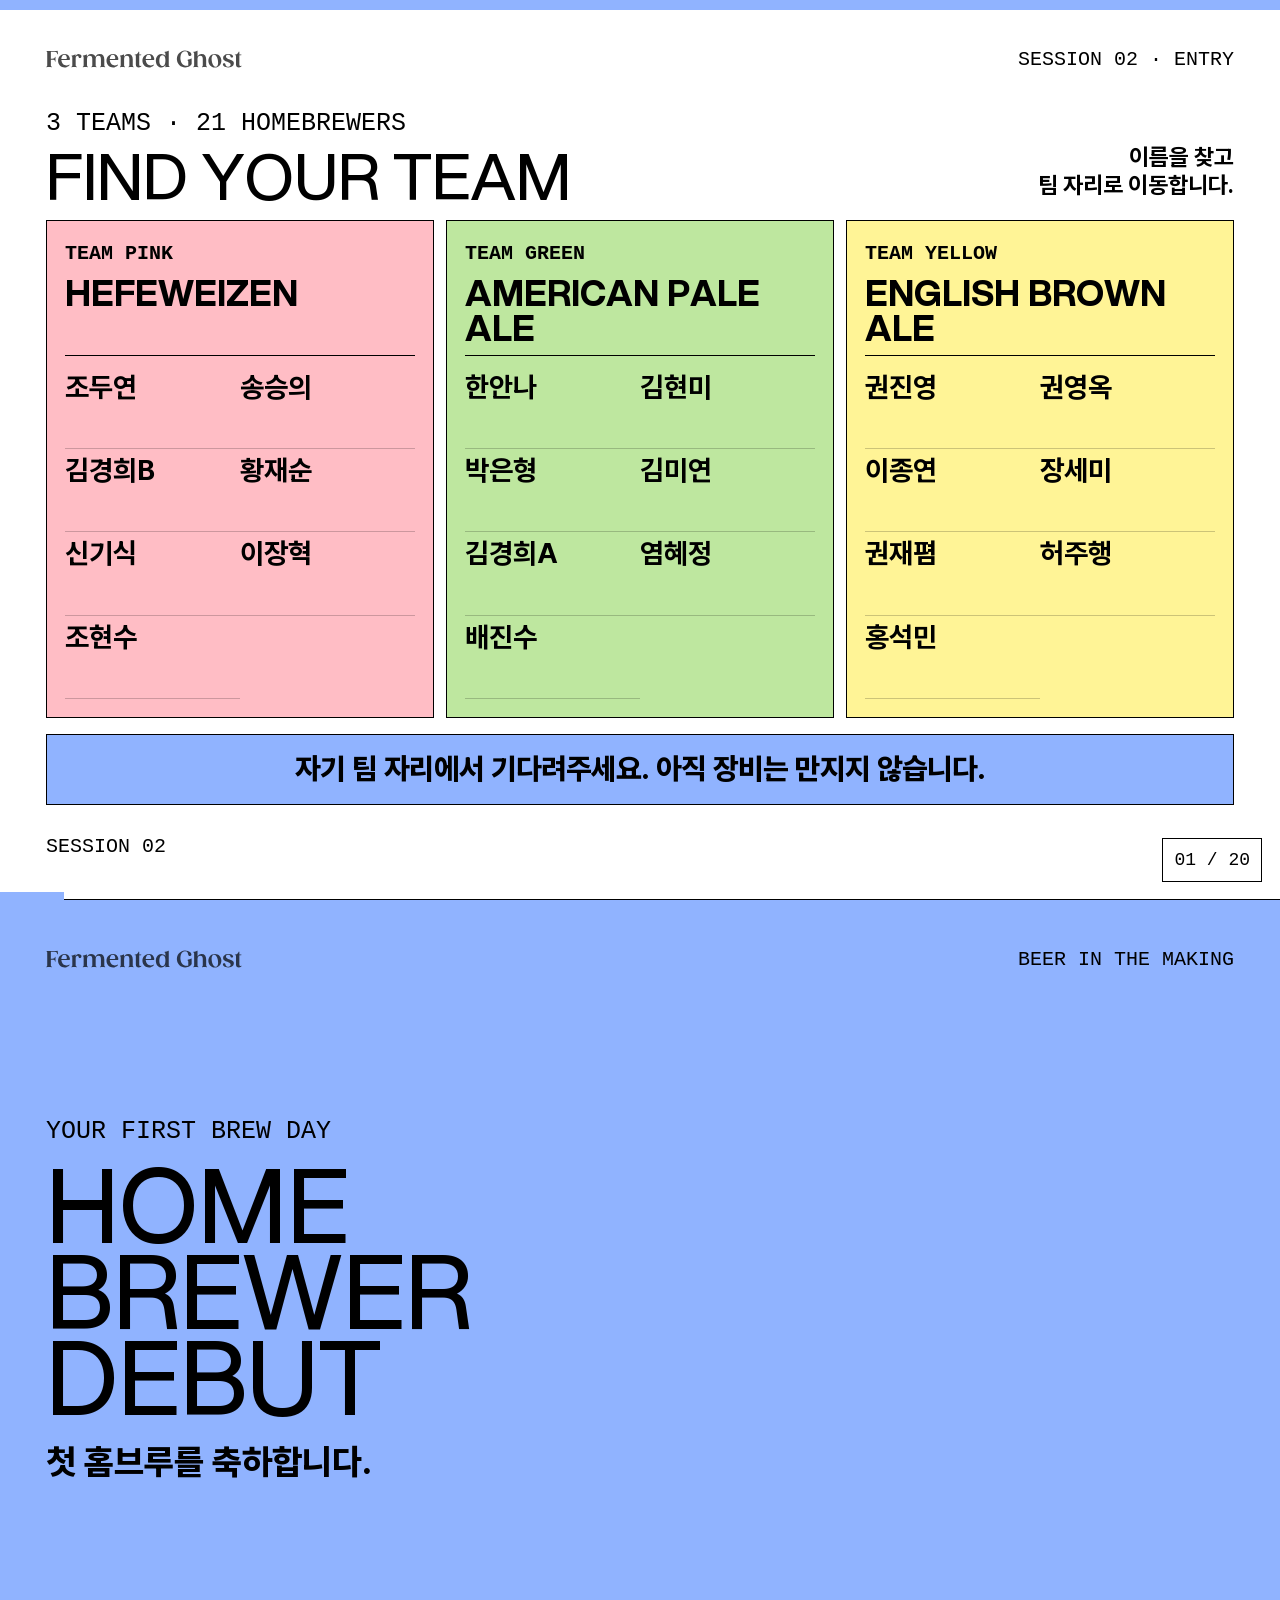
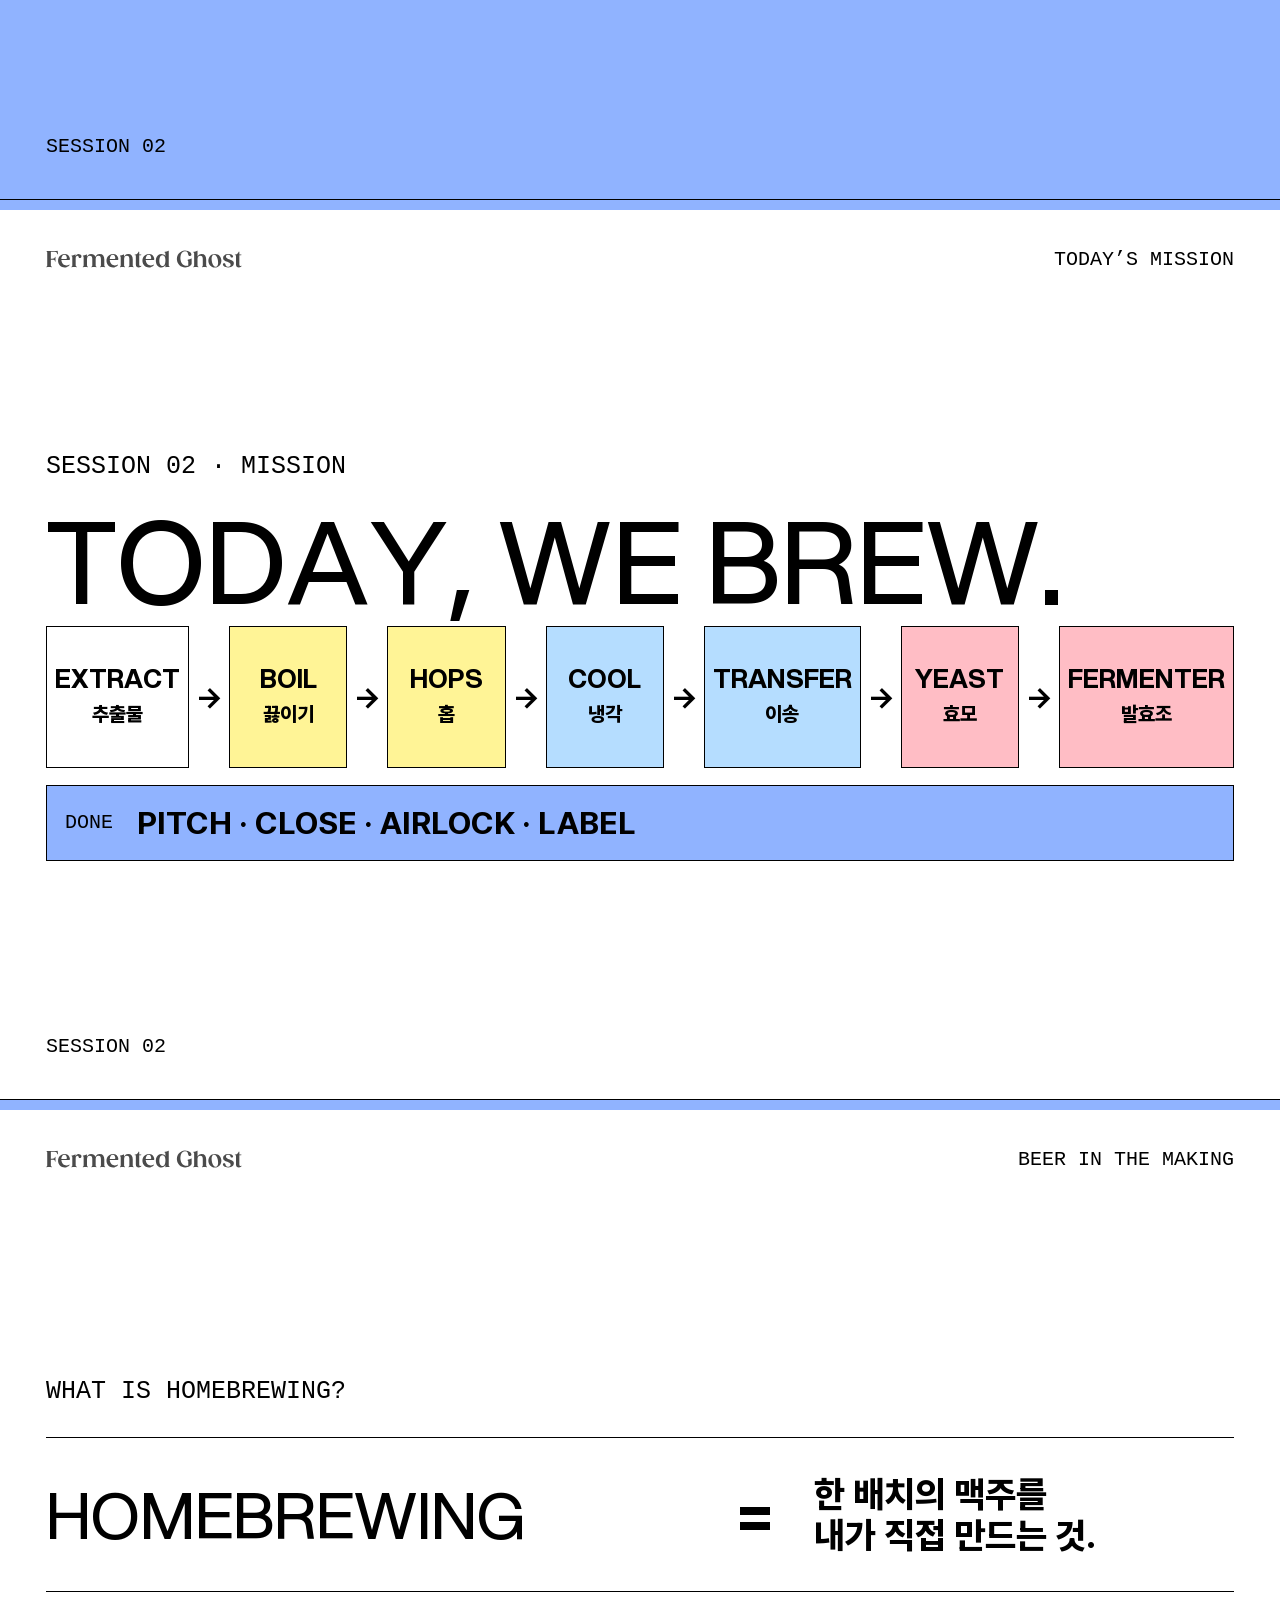
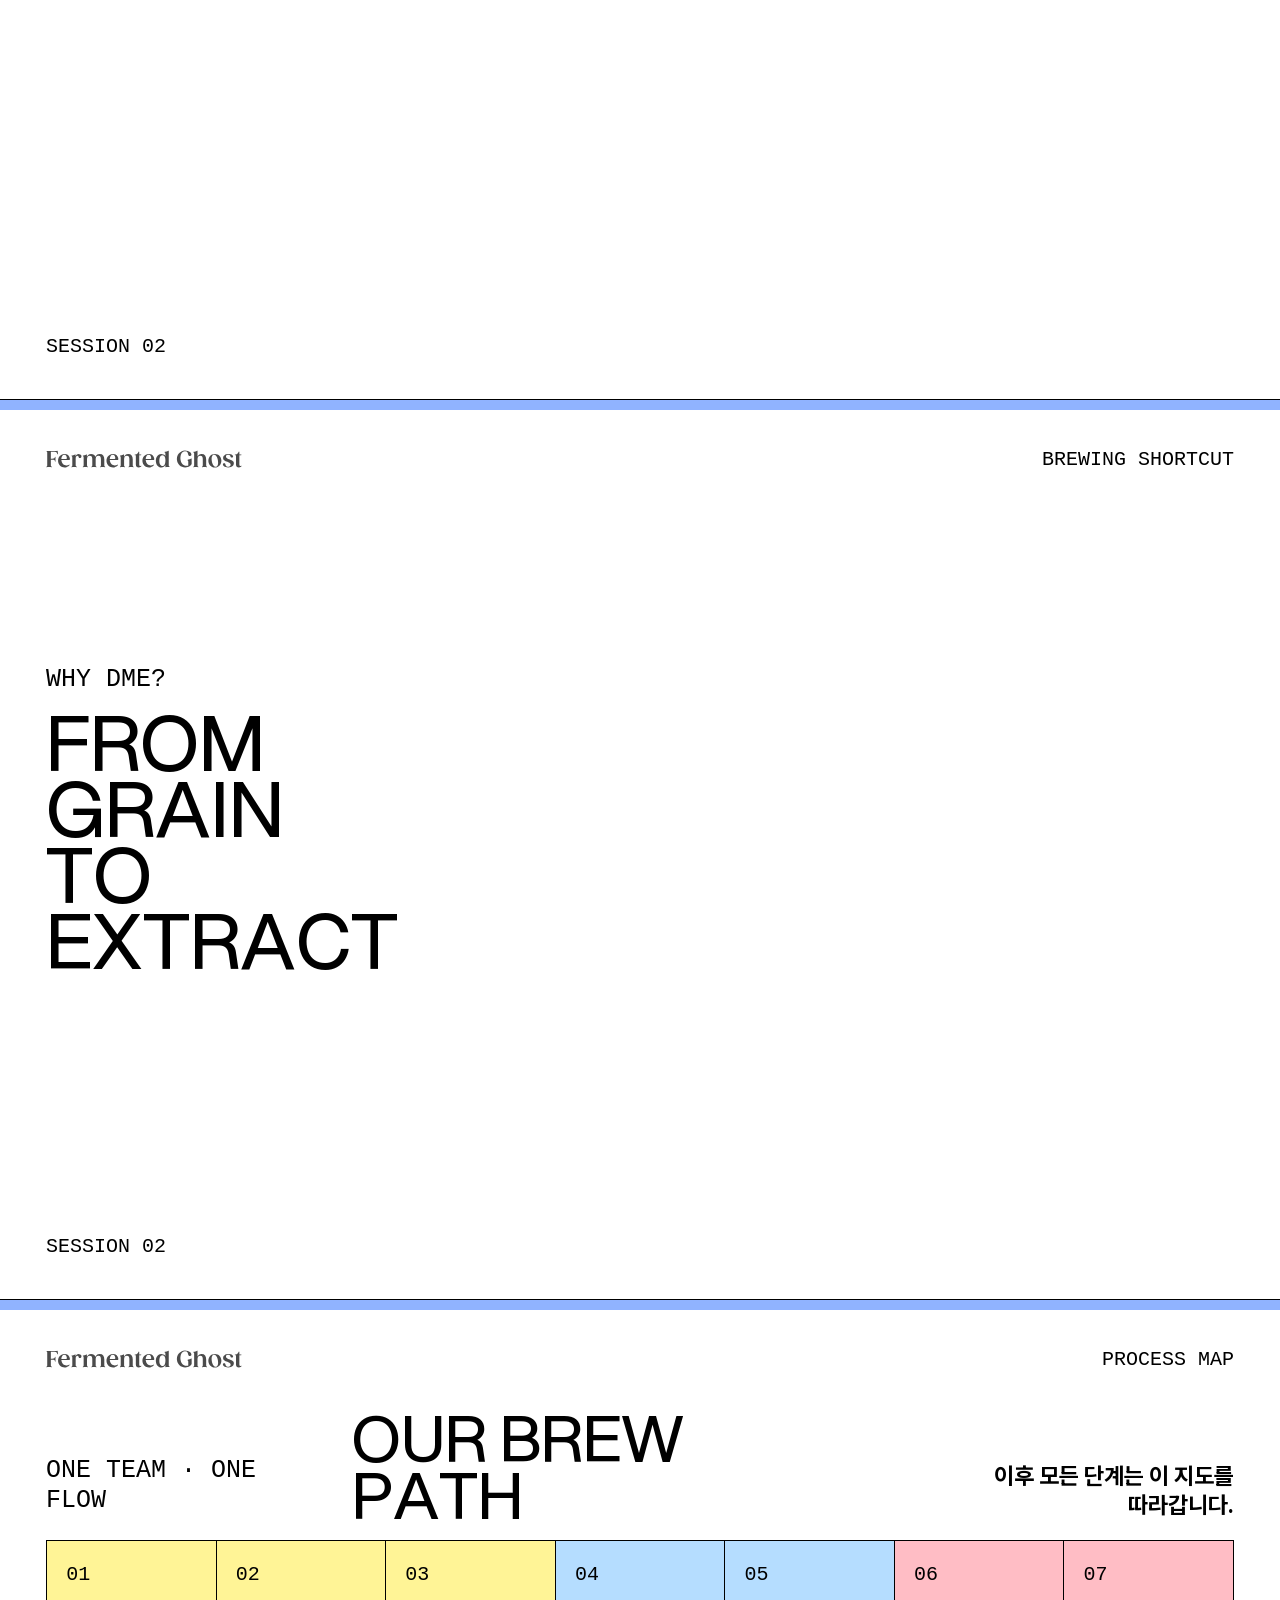
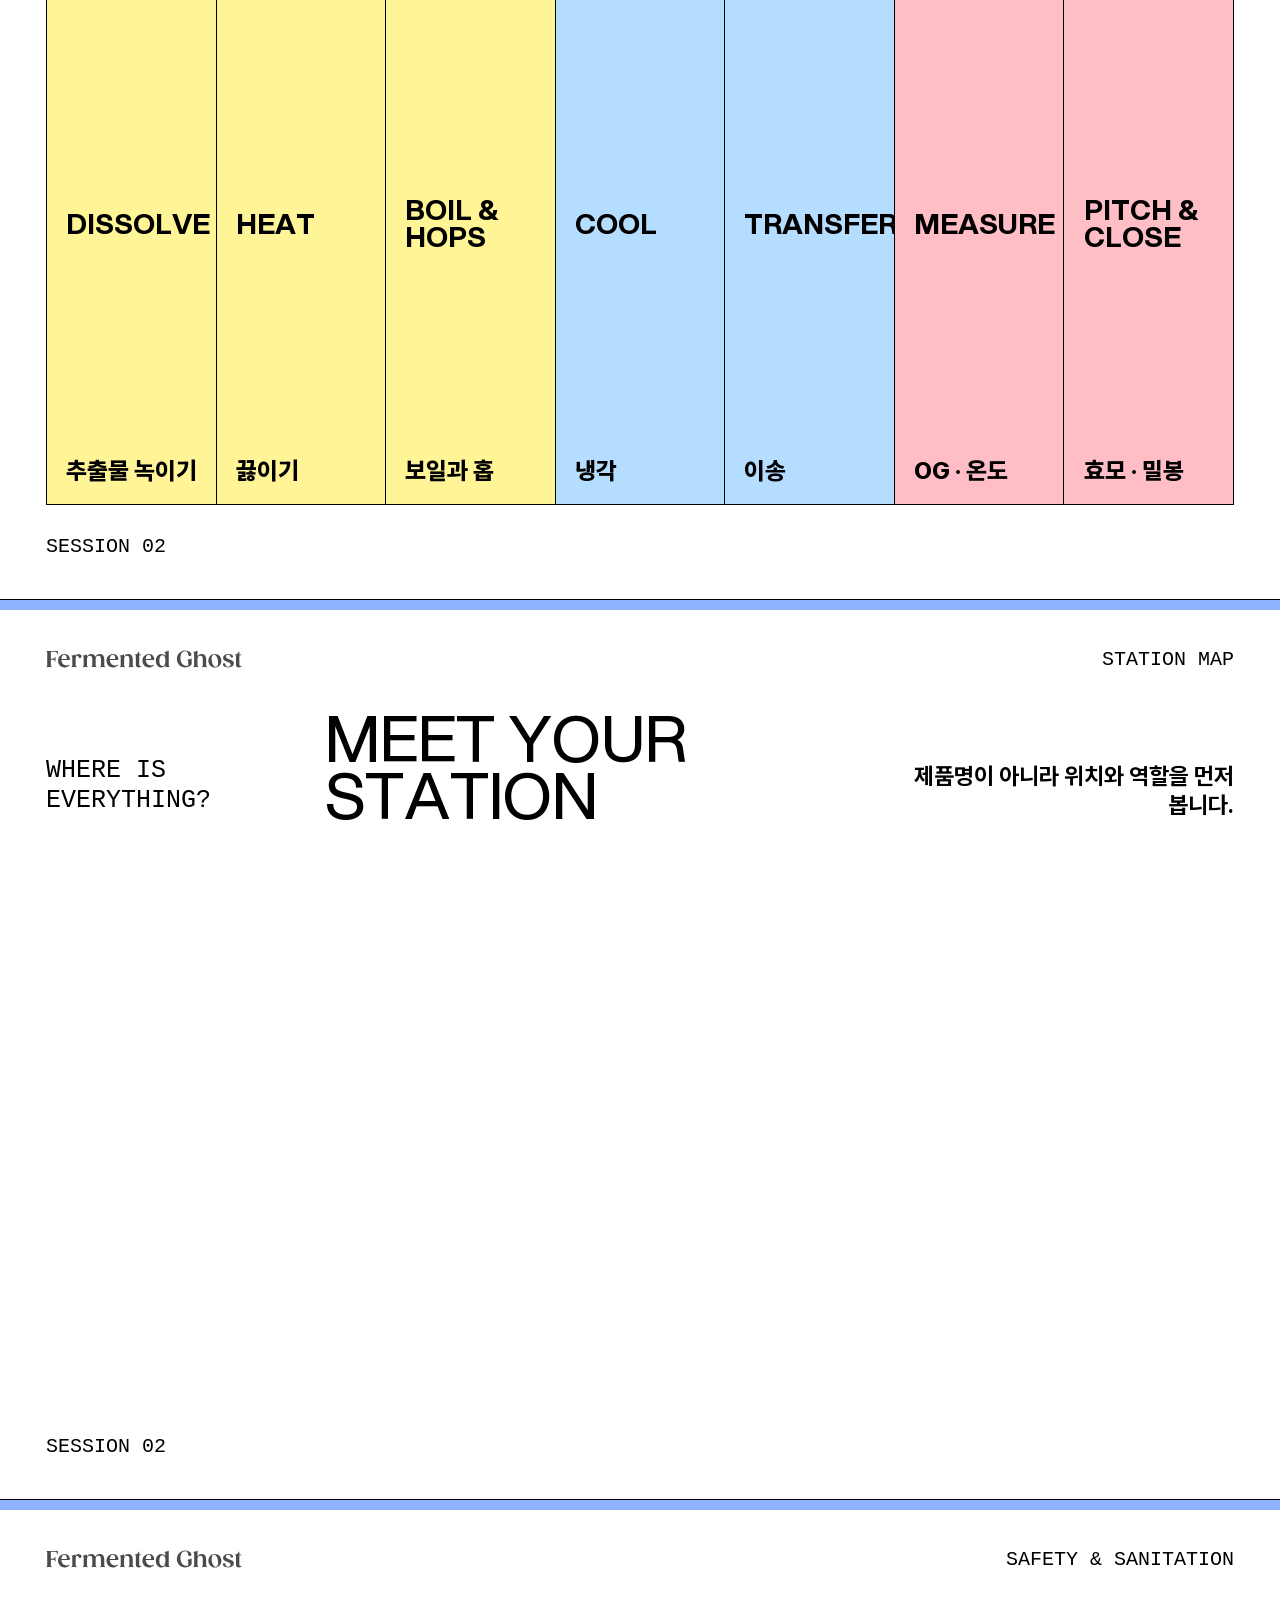
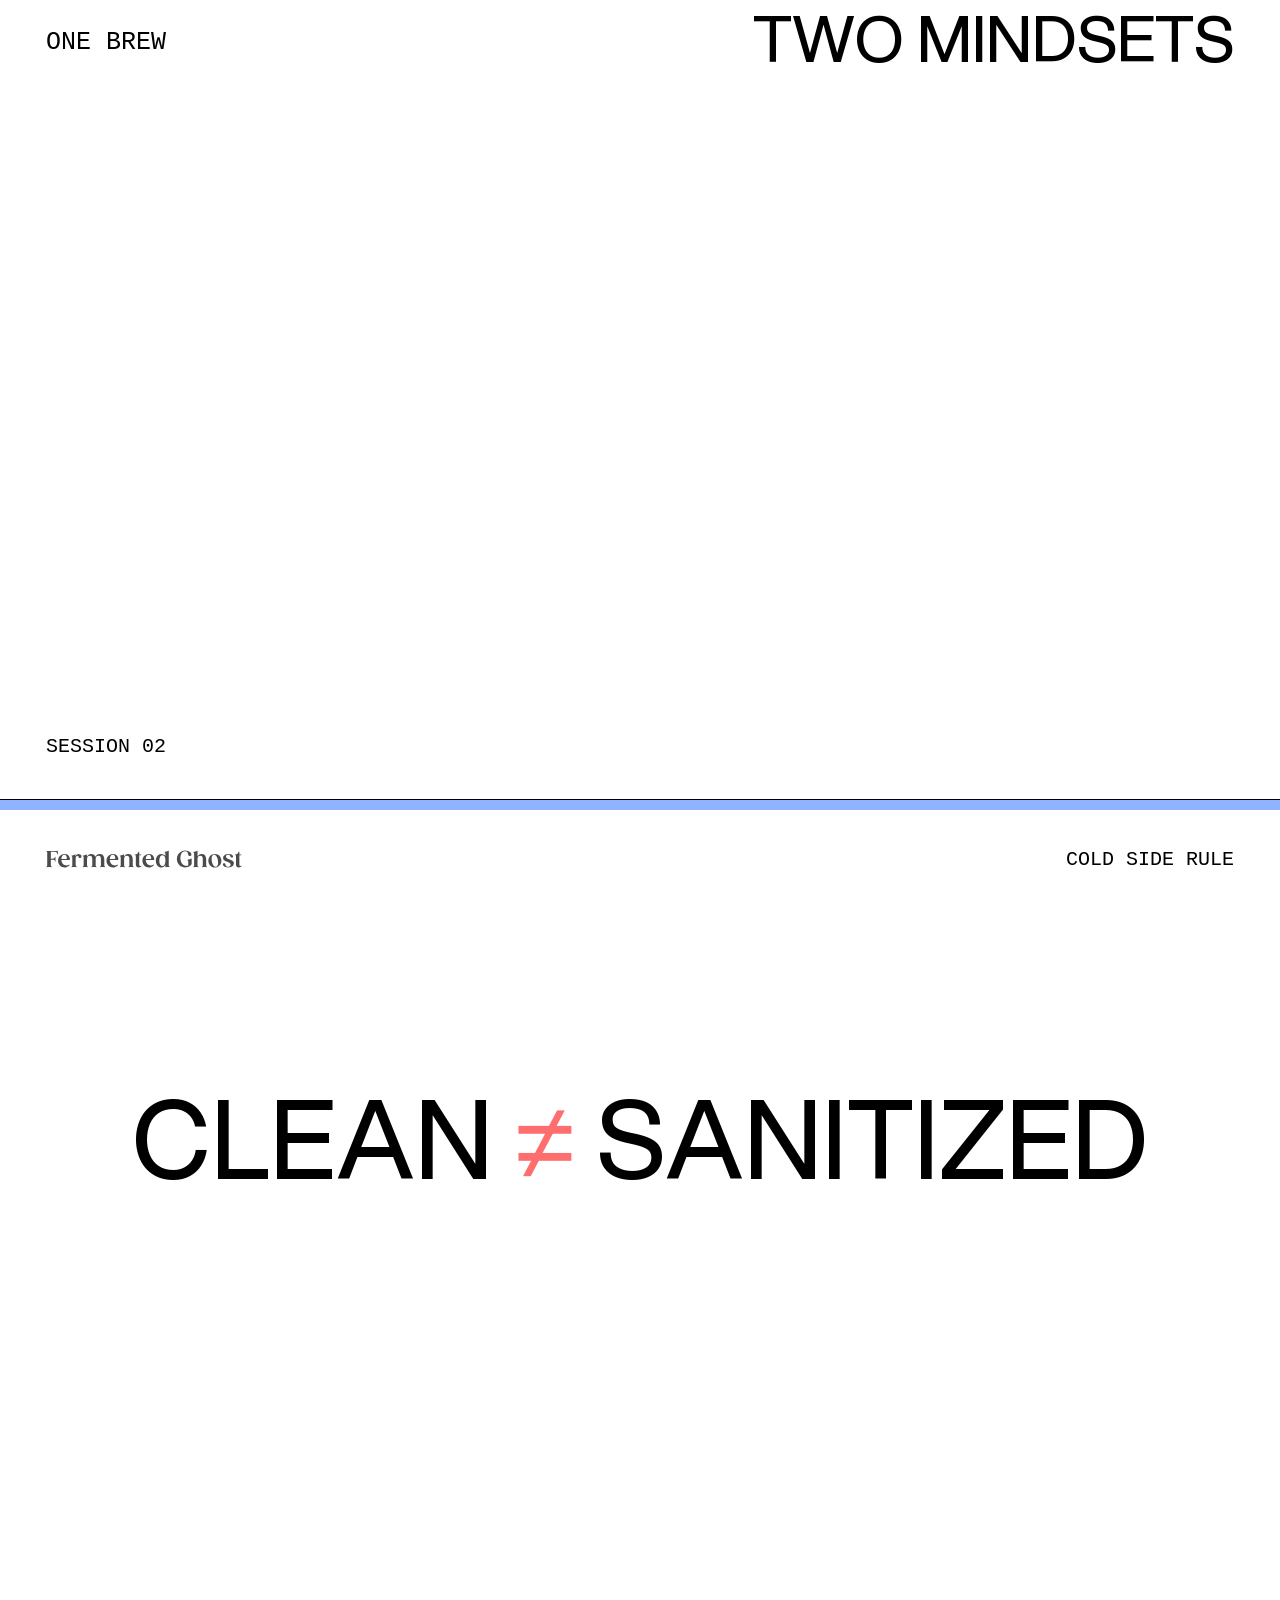
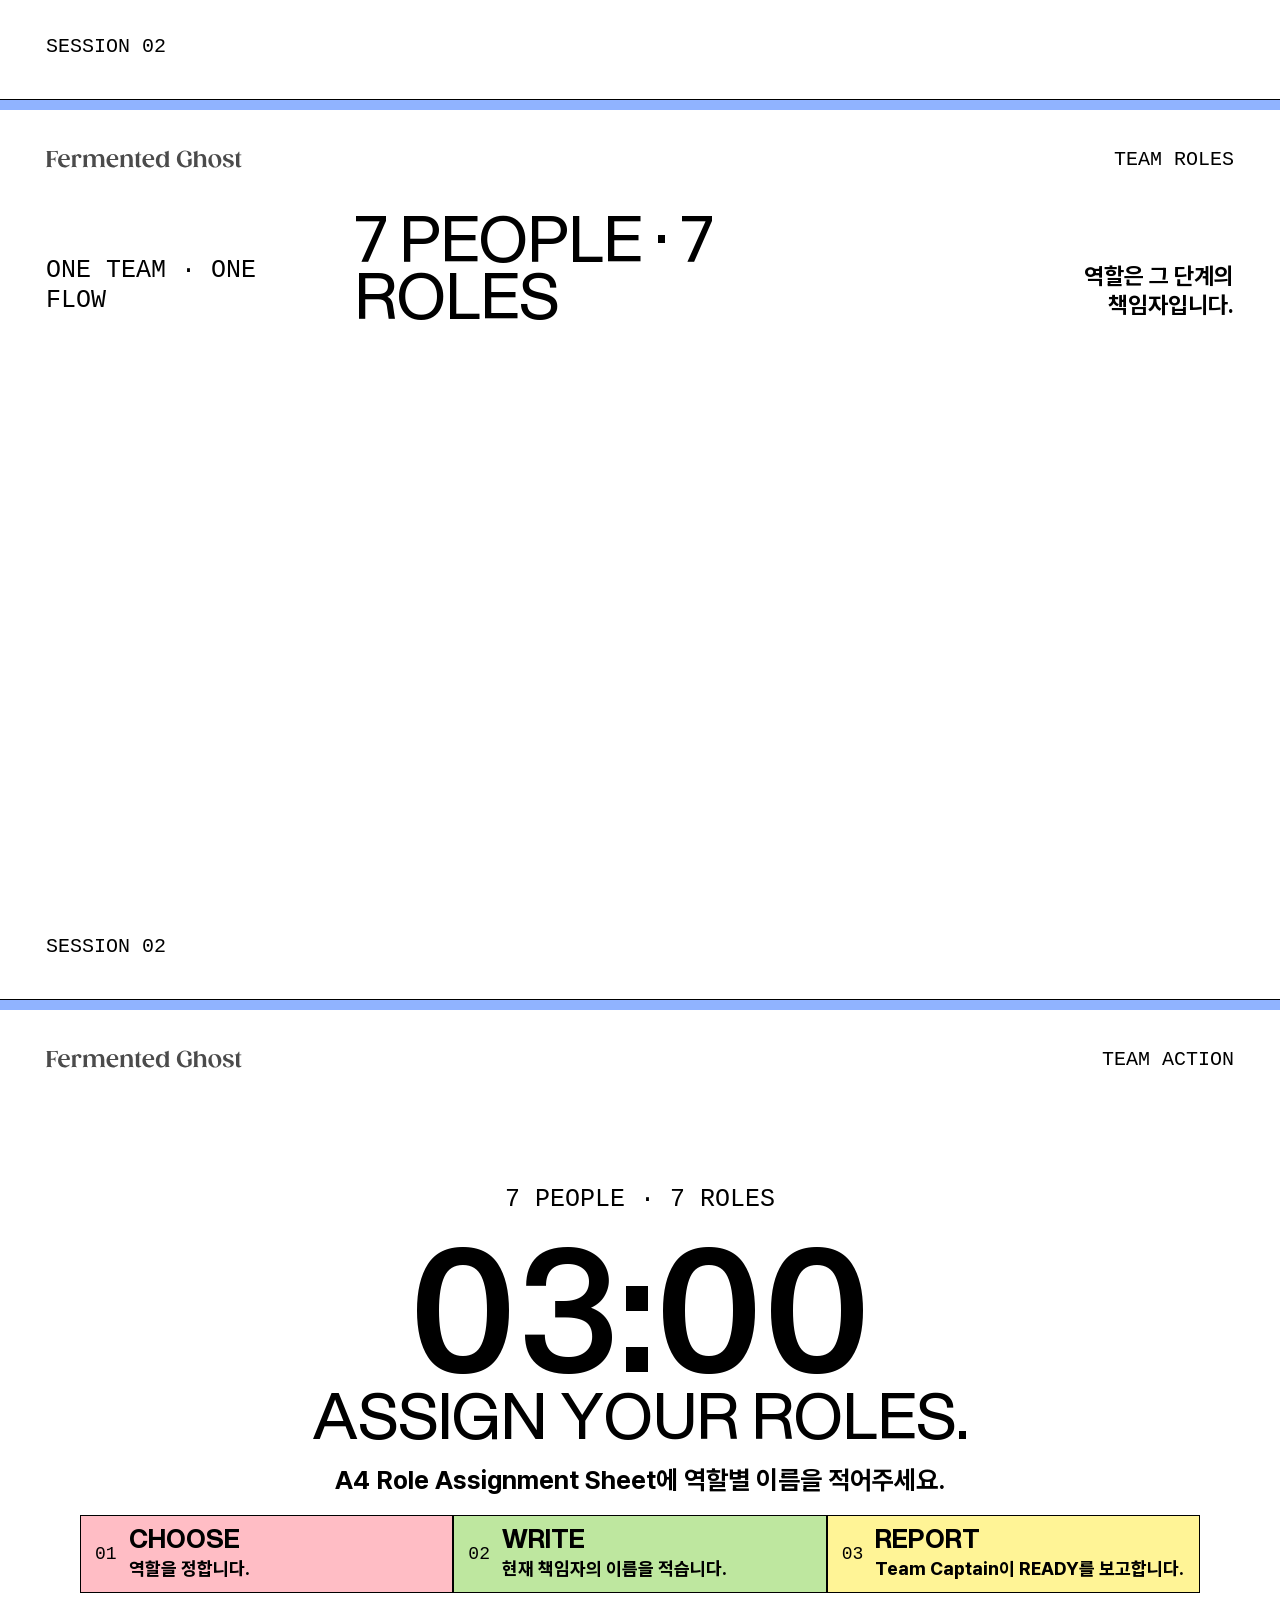
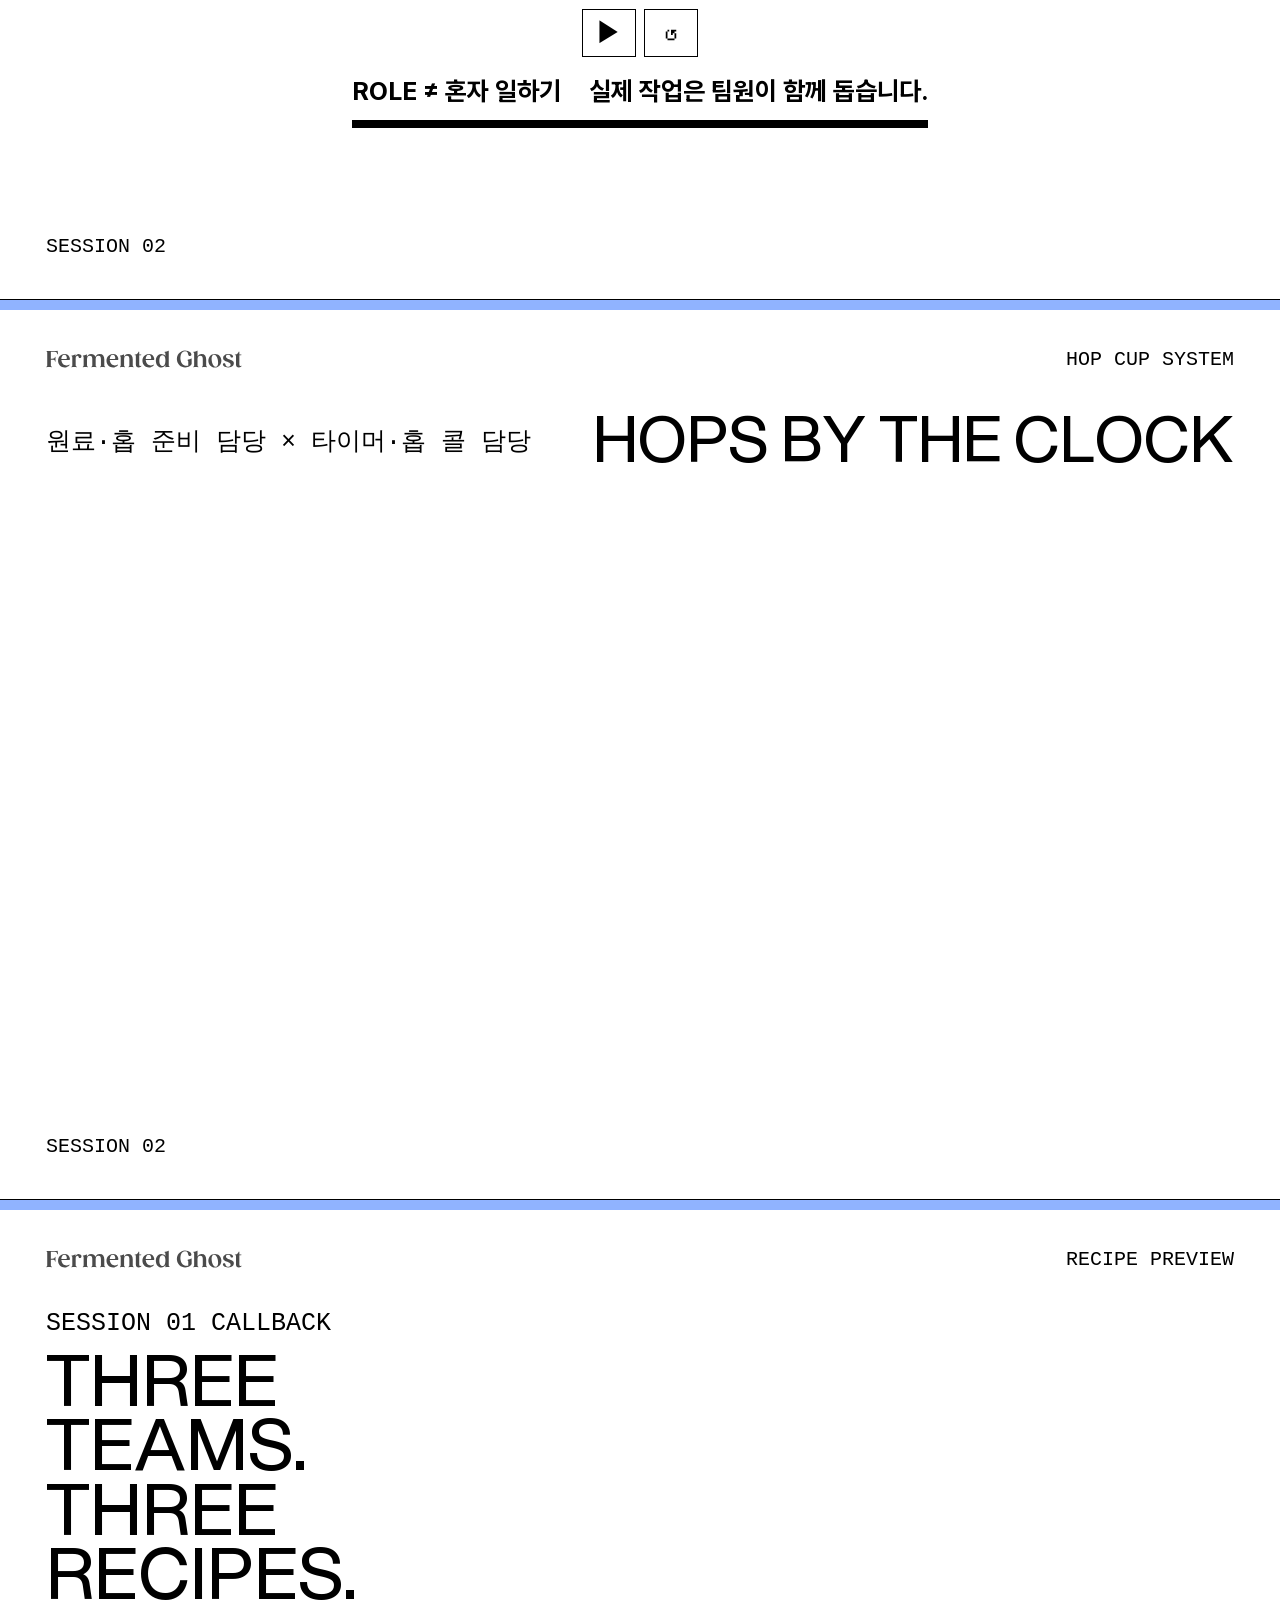
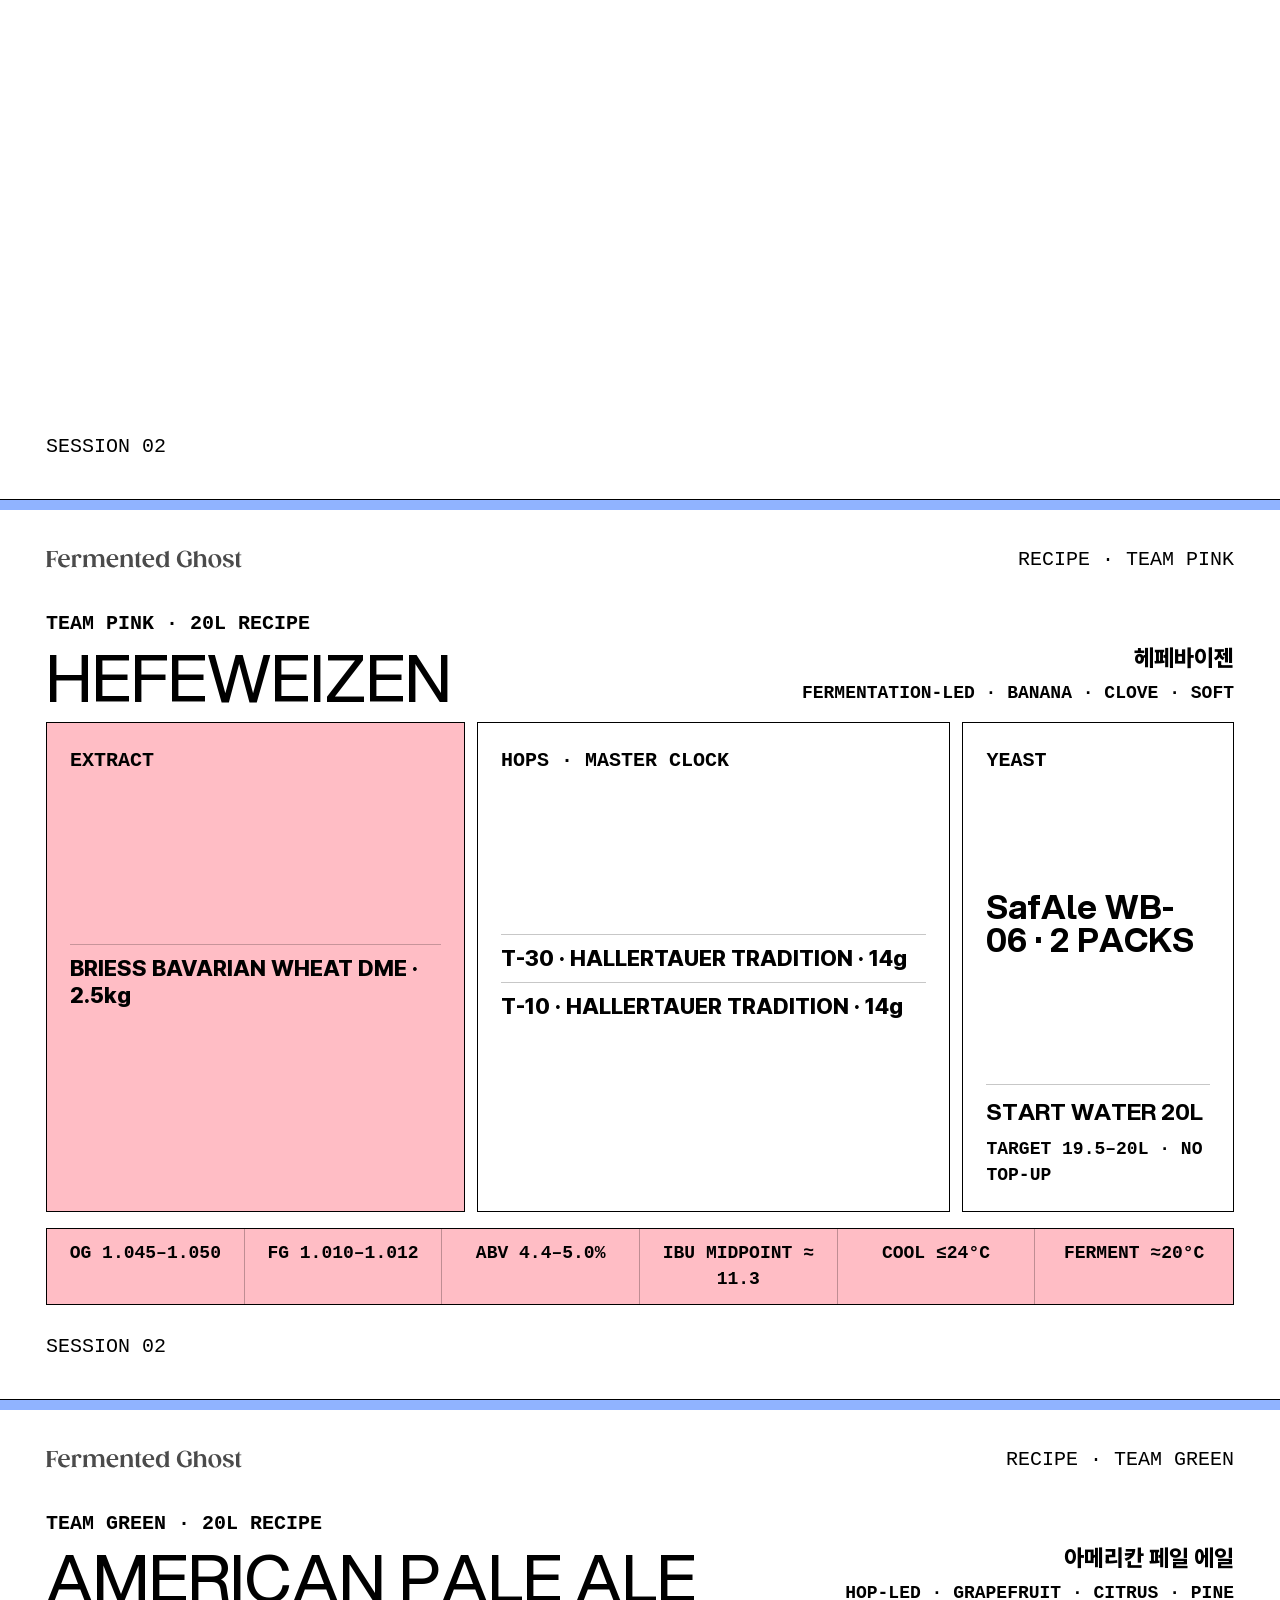
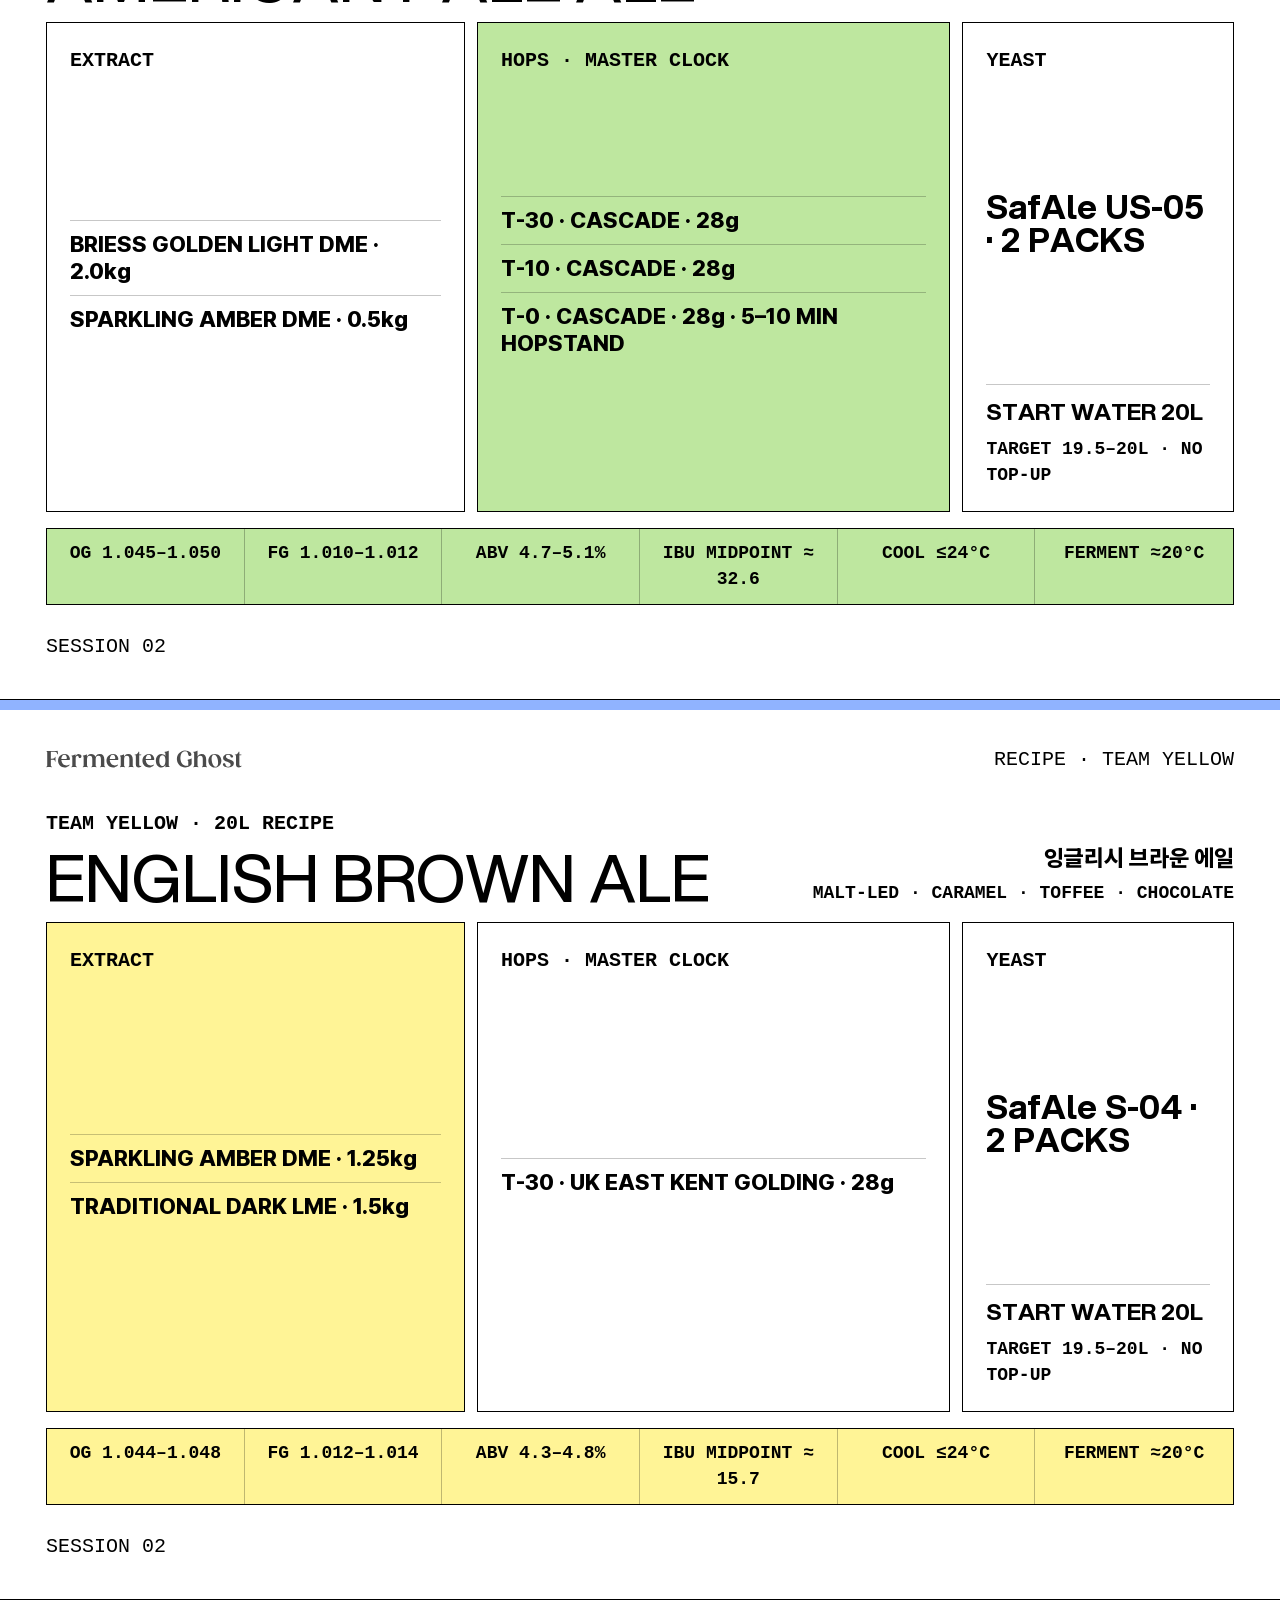
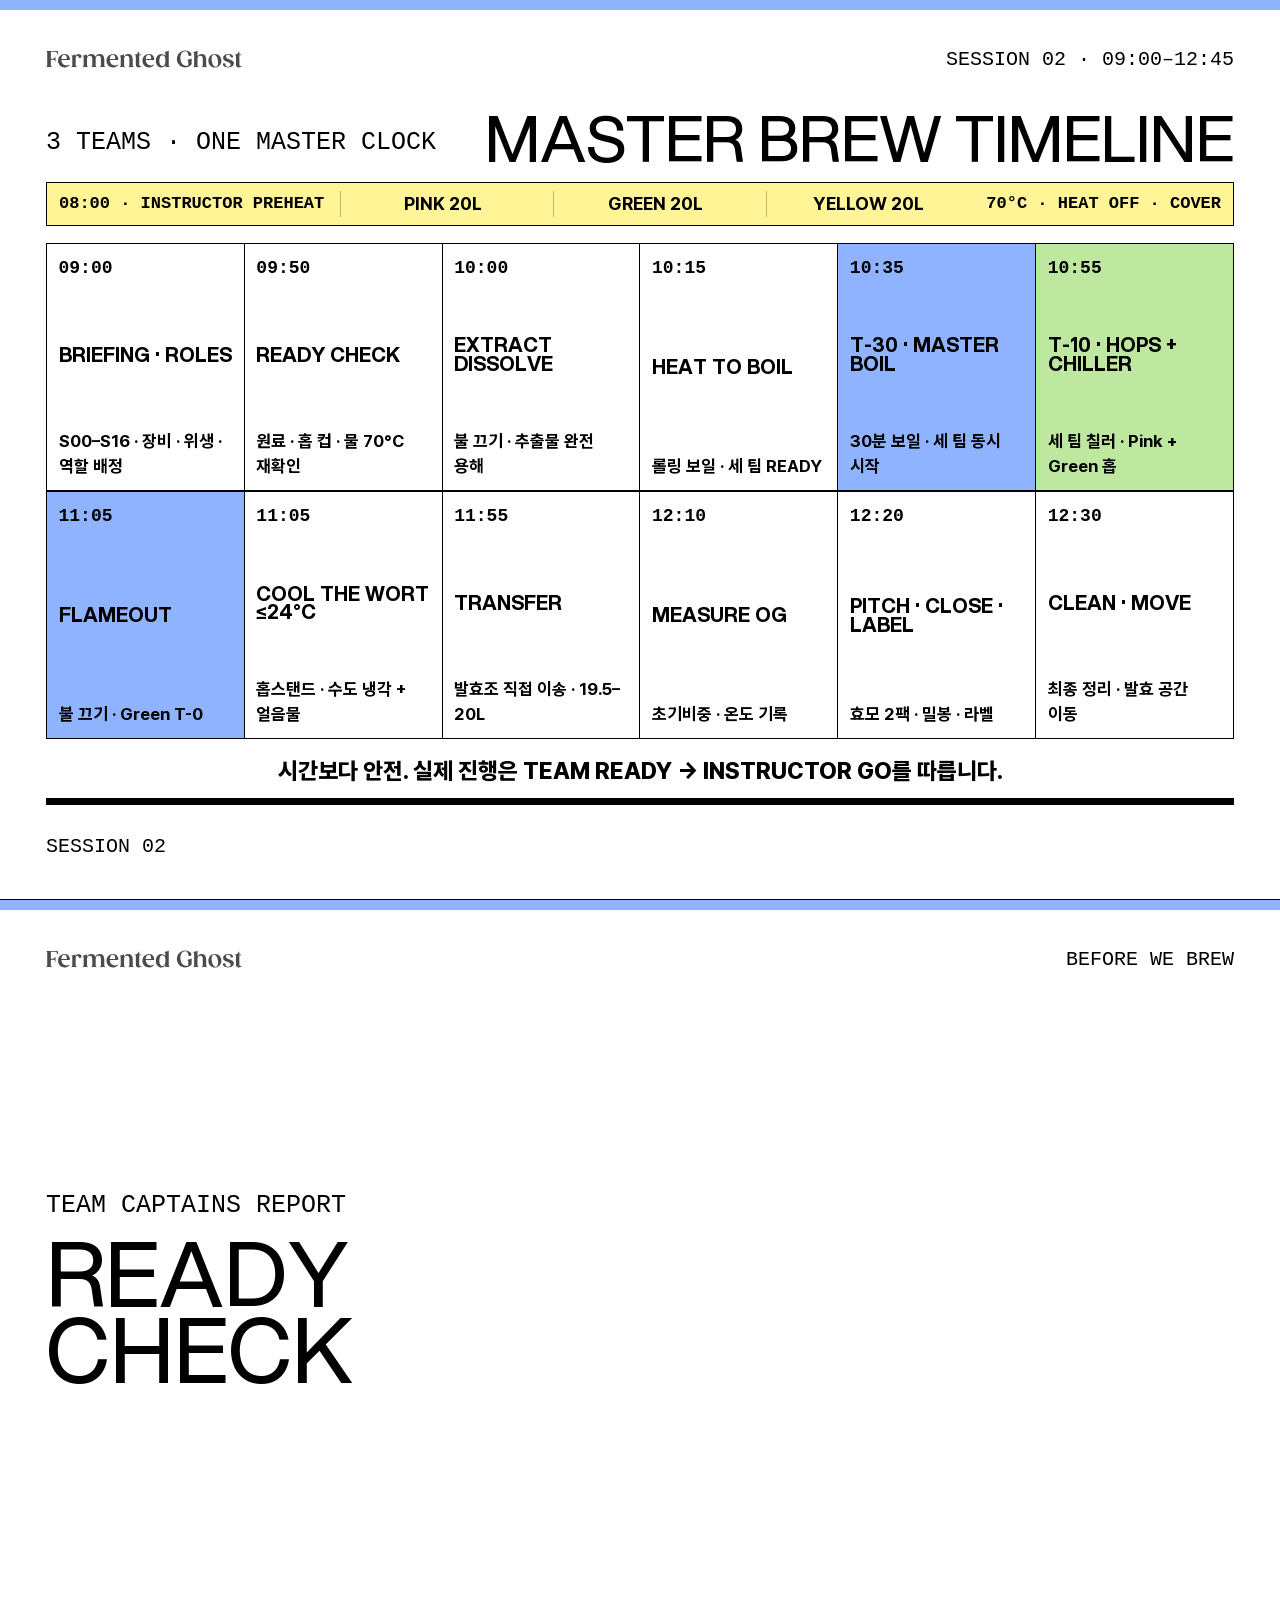
==== commit 301f0c3f: "Fix Session 02 roster spacing" ====
--- a/polytech-02/index.html
+++ b/polytech-02/index.html
@@ -6,7 +6,7 @@
     <title>Session 02 Beer in the Making</title>
     <link rel="icon" href="data:,">
     <link rel="stylesheet" href="../polytech-assets/slides.css?v=20260823-47">
-    <link rel="stylesheet" href="./session-02.css?v=20260829-16">
+    <link rel="stylesheet" href="./session-02.css?v=20260831-17">
   </head>
   <body style="--slide-accent: var(--culture-bacteria-blue); --slide-soft: var(--culture-pale-lab-blue);">
     <main class="deck-shell session-02-deck">
--- a/polytech-02/session-02.css
+++ b/polytech-02/session-02.css
@@ -53,7 +53,7 @@
   display: grid;
   grid-template-rows: auto auto minmax(0, 1fr);
   min-height: 0;
-  padding: clamp(16px, 1.8vw, 28px);
+  padding: clamp(14px, 1.4vw, 22px);
 }
 
 .s2-team-card[data-team="pink"] { background: var(--culture-pale-rose); }
@@ -70,7 +70,7 @@
   font-family: var(--font-display);
   font-size: clamp(30px, 2.8vw, 46px);
   line-height: .96;
-  margin: 10px 0 14px;
+  margin: 8px 0 10px;
   min-height: 1.92em;
 }
 
@@ -88,7 +88,7 @@
   font-size: clamp(28px, 2.05vw, 36px);
   font-weight: 700;
   line-height: 1.1;
-  padding: 10px 0;
+  padding: 6px 0;
 }
 
 .s2-holding-instruction {
